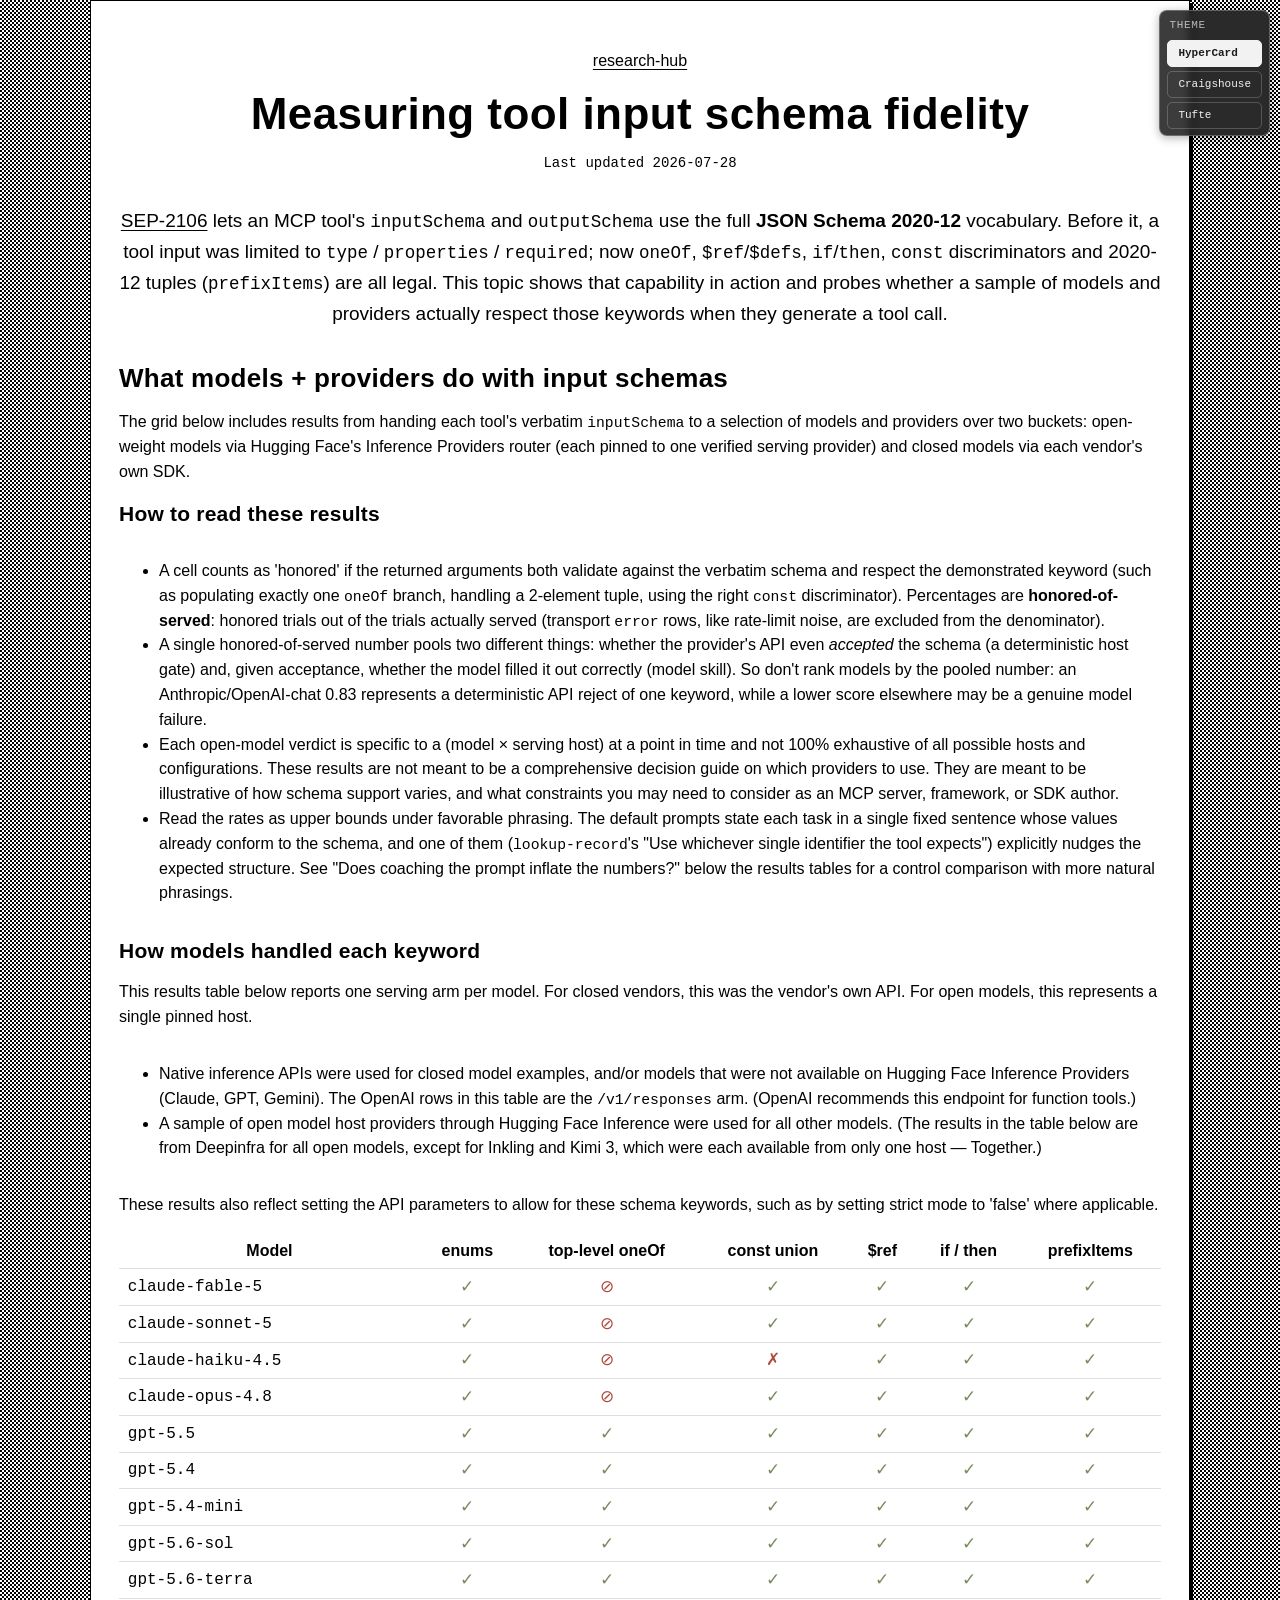
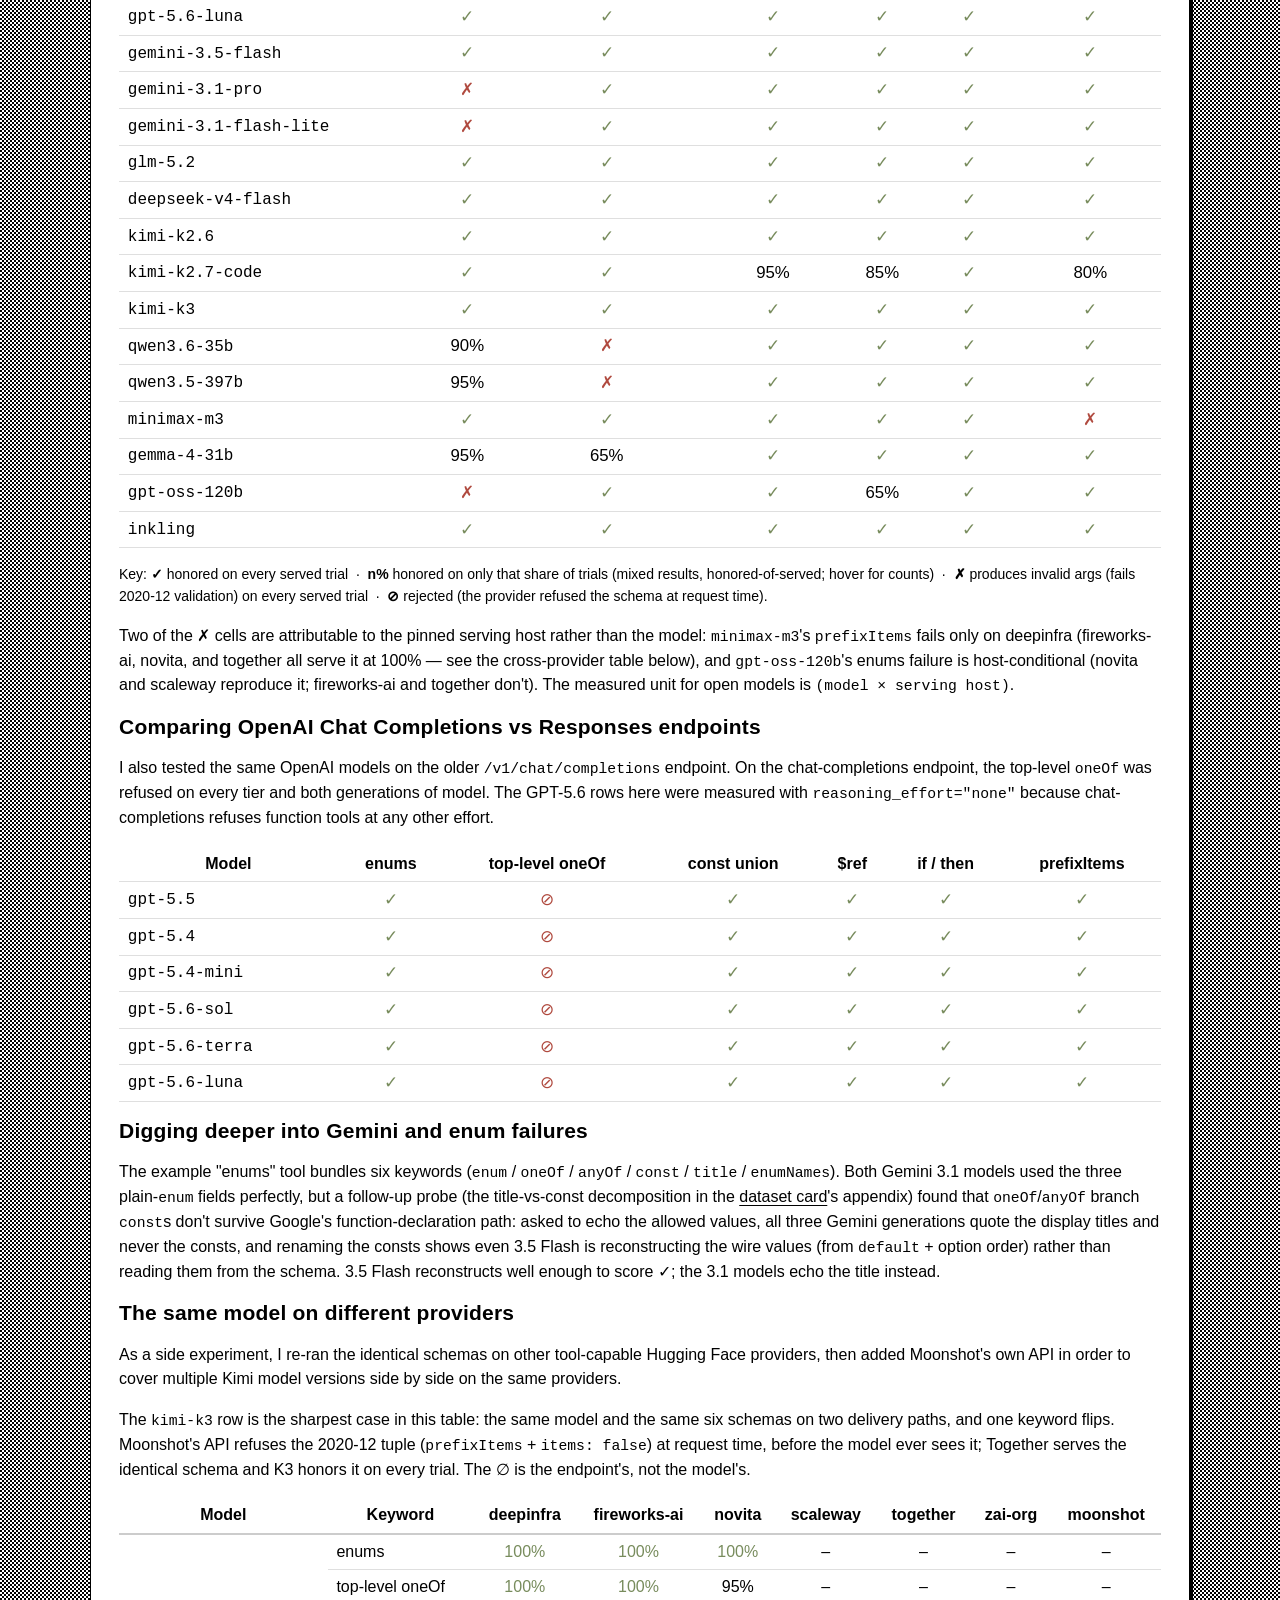
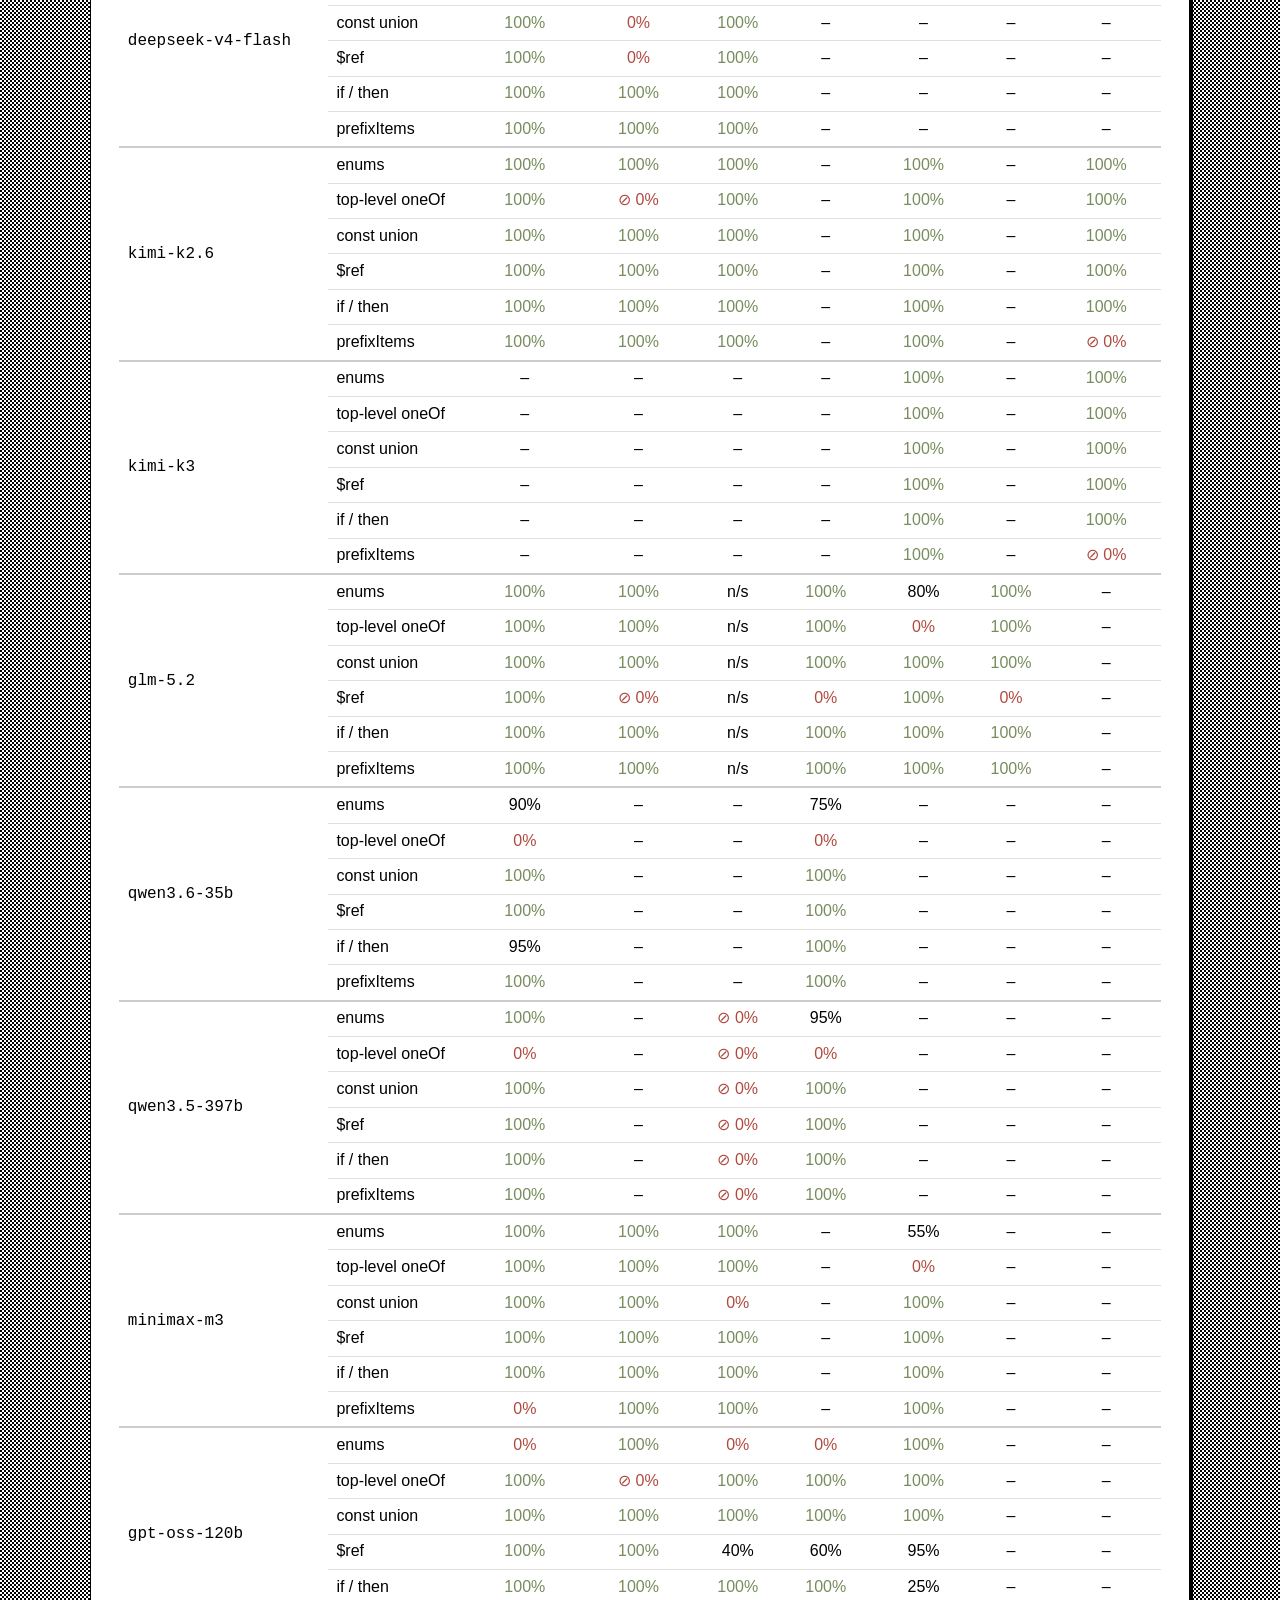
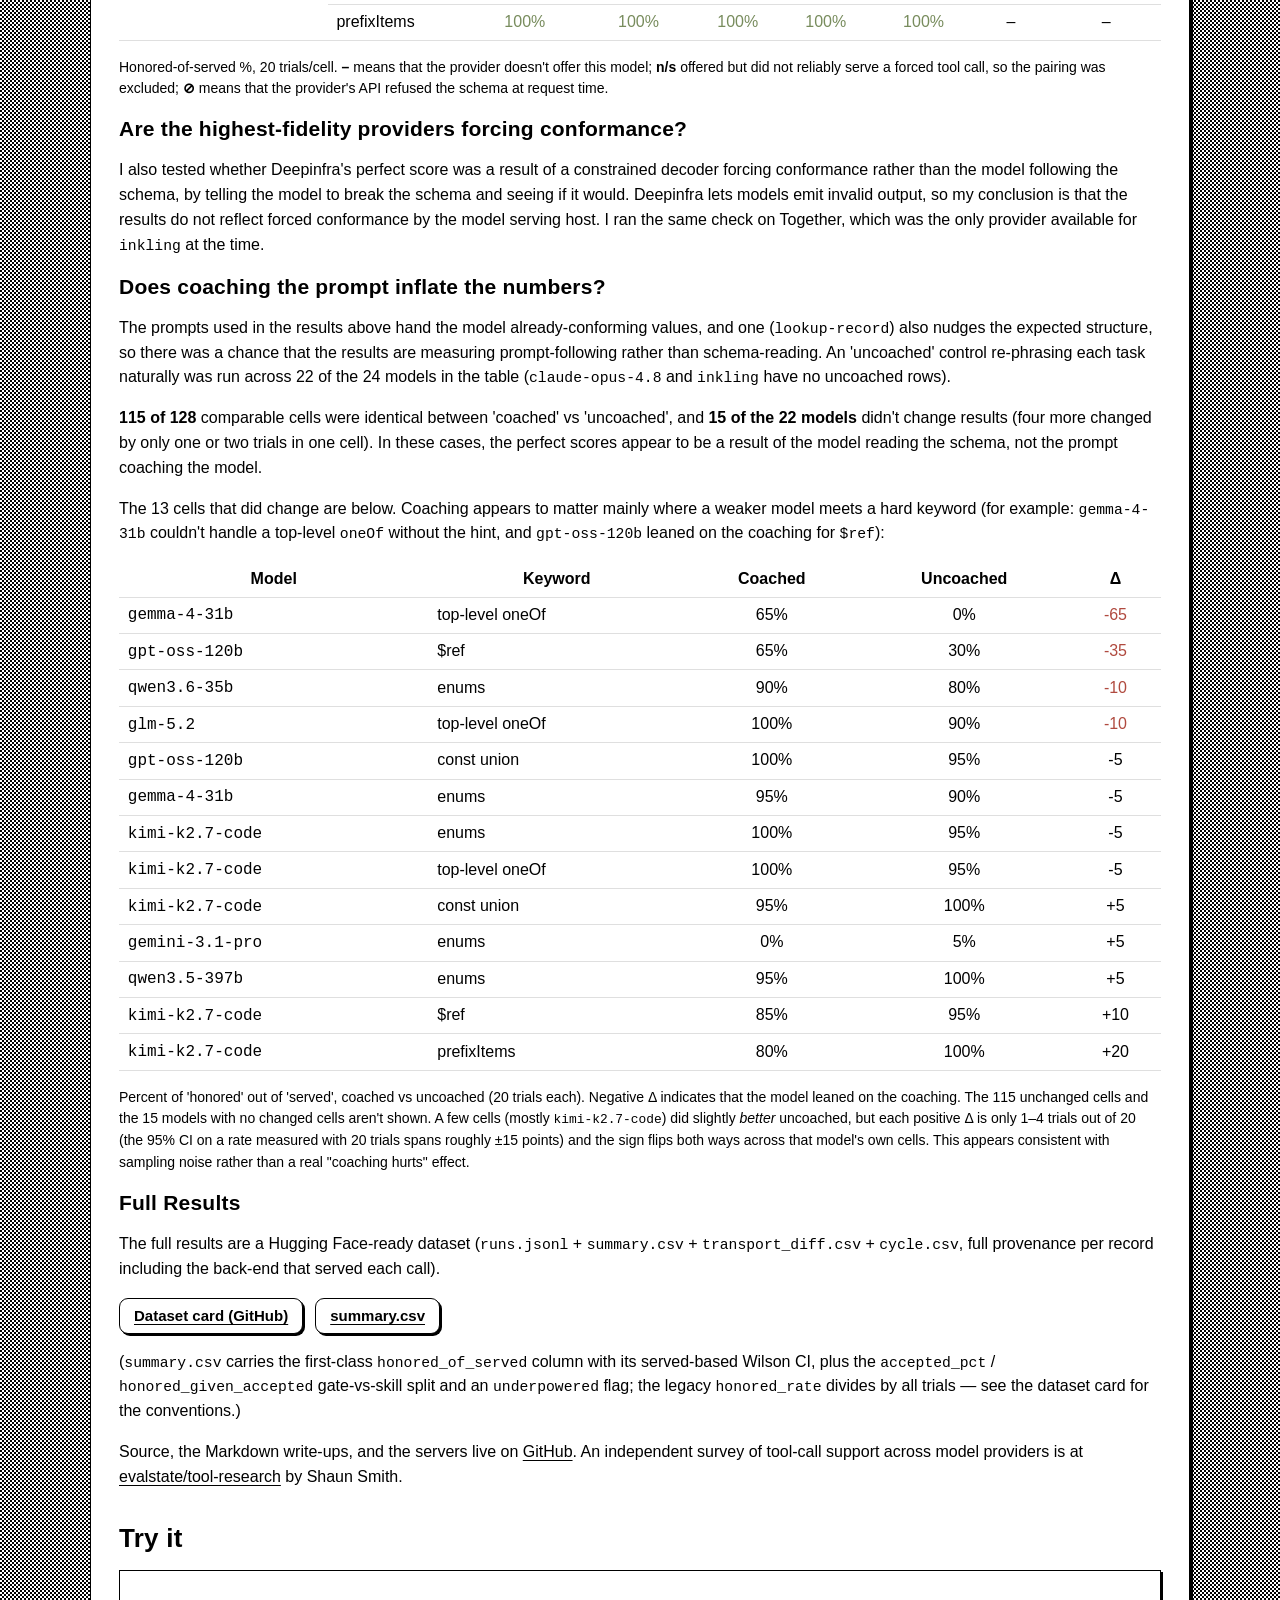
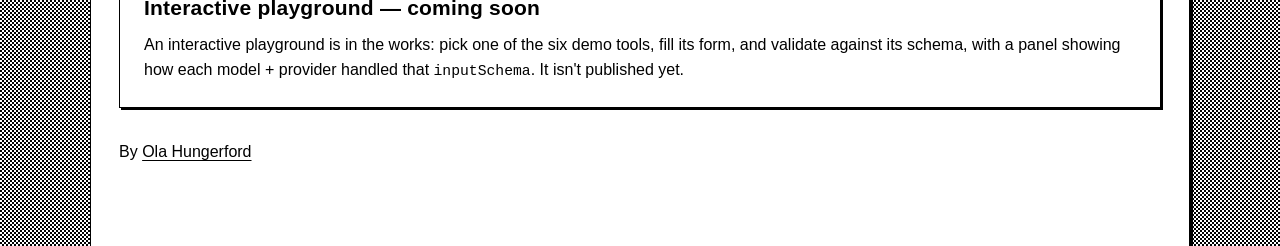
==== mcp/tool-schemas/index.html @ f707f5d3 "prod: promote curated content (2026-07-28 16:29)" ====
<!doctype html>
<html lang="en">
  <head>
    <meta charset="utf-8">
    <meta name="viewport" content="width=device-width, initial-scale=1">
    <title>Tool schemas — full JSON Schema 2020-12 in MCP tool inputs</title>
    <link rel="stylesheet" href="../../assets/styles.css">
    <link rel="stylesheet" href="../../assets/themes.css">
    <style>
      /* At-a-glance results grid (static snapshot; the glyph carries the verdict so
         it reads under the 1-bit theme too, colour is a secondary cue). */
      .results-grid-wrap { overflow-x: auto; }
      .results-grid { border-collapse: collapse; font-size: var(--text-base); width: 100%; }
      /* Model names etc. stay at full cell size — the global code { 0.92em } shrink
         lands too small under the denser themes (craigshouse maps --text-base to 14px). */
      .results-grid code { font-size: 1em; }
      .results-grid th, .results-grid td { padding: 0.3rem 0.55rem; text-align: center; border-bottom: 1px solid var(--border-soft, rgba(128,128,128,.25)); }
      .results-grid thead th { font-weight: 600; white-space: nowrap; vertical-align: bottom; }
      .results-grid tbody td:first-child { text-align: left; white-space: nowrap; }
      .results-grid .pg-cell { font-weight: 400; font-size: 1.05em; }
      .results-grid .is-honored { color: var(--success, #2e7d32); }
      .results-grid .is-invalid, .results-grid .is-rejected { color: var(--danger, #c62828); }
      .results-grid .is-dropped { color: var(--text-soft, #888); }
      .results-legend { font-size: var(--text-sm); color: var(--text-soft, #888); }
      /* Cross-host drill-down: reuses .results-grid; percentages (not glyphs), the
         Model + Keyword columns left-aligned, a rule between model groups. */
      .crosshost-grid .ch-cell { font-weight: 400; white-space: nowrap; }
      .crosshost-grid .ch-label { text-align: left; white-space: nowrap; }
      .crosshost-grid .ch-na, .crosshost-grid .ch-ns { color: var(--text-soft, #888); }
      .crosshost-grid .ch-modeltop td { border-top: 2px solid var(--border-soft, rgba(128,128,128,.4)); }
      /* Tufte theme: ink discipline — honored ✓ is the quiet default (faint warm
         gray), a request-time ⊘ is a deterministic API gate (mid gray), and dark
         red is reserved for the one true model failure, invalid args ✗. Mirrors
         the gate-vs-skill split; same page-scoped pattern as the playground's
         hypercard verdict override. */
      body.theme-tufte .results-grid .is-honored { color: #b9b4a6; }
      body.theme-tufte .results-grid .is-rejected { color: #6b675f; }
      body.theme-tufte .results-grid .is-invalid { color: var(--danger); }
    </style>
  </head>
  <body class="theme-hypercard">
    <script>
      /* Pre-paint: apply the session-stored theme before first paint so a page
         whose default theme differs from the stored choice doesn't flash. The
         deferred theme-switcher.js below still builds the control. */
      try {
        var t = sessionStorage.getItem('research-hub-theme');
        if (t && /^(hypercard|craigshouse|tufte)$/.test(t)) {
          document.body.className =
            document.body.className.replace(/\btheme-\w+\b/g, '').trim();
          document.body.classList.add('theme-' + t);
        }
      } catch (e) {}
    </script>
    <main class="page stack" data-gap="lg">

      <header class="stack" data-gap="sm">
        <p class="muted"><a href="../../index.html">research-hub</a></p>
        <h1>Measuring tool input schema fidelity</h1>
        <p class="caption">Last updated <time datetime="2026-07-28">2026-07-28</time></p>
      </header>

      <p class="lede"><a href="https://github.com/modelcontextprotocol/modelcontextprotocol/blob/main/seps/2106-json-schema-2020-12.md">SEP-2106</a>
        lets an MCP tool's <code>inputSchema</code> and <code>outputSchema</code> use the full <strong>JSON Schema
        2020-12</strong> vocabulary. Before it, a tool input was limited to
        <code>type</code> / <code>properties</code> / <code>required</code>; now
        <code>oneOf</code>, <code>$ref</code>/<code>$defs</code>,
        <code>if</code>/<code>then</code>, <code>const</code> discriminators and
        2020-12 tuples (<code>prefixItems</code>) are all legal. This topic shows
        that capability in action and probes whether a sample of models and providers
        actually respect those keywords when they generate a tool call.</p>

      <section class="section stack" data-gap="md">
        <div class="section-head"><h2>What models + providers do with input schemas</h2></div>
        <p>The grid below includes results from handing each tool's verbatim <code>inputSchema</code>
          to a selection of models and providers over two buckets: open-weight models via
          Hugging Face's Inference Providers router (each pinned to one
          verified serving provider) and closed models via each vendor's own SDK.</p>

        <h3>How to read these results</h3>
        <ul>
          <li>A cell counts as 'honored' if the returned arguments both validate against the verbatim schema and respect the demonstrated keyword (such as populating exactly one <code>oneOf</code> branch, handling a 2-element tuple, using the right <code>const</code> discriminator). Percentages are <strong>honored-of-served</strong>: honored trials out of the trials actually served (transport <code>error</code> rows, like rate-limit noise, are excluded from the denominator).</li>
          <li>A single honored-of-served number pools two different things: whether the provider's API even <em>accepted</em> the schema (a deterministic host gate) and, given acceptance, whether the model filled it out correctly (model skill). So don't rank models by the pooled number: an Anthropic/OpenAI-chat 0.83 represents a deterministic API reject of one keyword, while a lower score elsewhere may be a genuine model failure.</li>
          <li>Each open-model verdict is specific to a (model × serving host) at a point in time and not 100% exhaustive of all possible hosts and configurations. These results are not meant to be a comprehensive decision guide on which providers to use. They are meant to be illustrative of how schema support varies, and what constraints you may need to consider as an MCP server, framework, or SDK author.</li>
          <li>Read the rates as upper bounds under favorable phrasing. The default prompts state each task in a single fixed sentence whose values already conform to the schema, and one of them (<code>lookup-record</code>'s "Use whichever single identifier the tool expects") explicitly nudges the expected structure. See "Does coaching the prompt inflate the numbers?" below the results tables for a control comparison with more natural phrasings.</li>
        </ul>

        <h3>How models handled each keyword</h3>
        <p>This results table below reports one serving arm per model. For closed vendors, this was the vendor's own API. For open models, this represents a single pinned host.</p>
        <ul>
          <li>Native inference APIs were used for closed model examples, and/or models that were not available on Hugging Face Inference Providers (Claude, GPT, Gemini). The OpenAI rows in this table are the <code>/v1/responses</code> arm. (OpenAI recommends this endpoint for function tools.)</li>
          <li>A sample of open model host providers through Hugging Face Inference were used for all other models. (The results in the table below are from Deepinfra for all open models, except for Inkling and Kimi 3, which were each available from only one host &mdash; Together.)</li>
        </ul>
        <p>These results also reflect setting the API parameters to allow for these schema keywords, such as by setting strict mode to 'false' where applicable.</p>
        <div class="results-grid-wrap">
          <table class="results-grid">
              <thead><tr><th>Model</th><th>enums</th><th>top-level oneOf</th><th>const union</th><th>$ref</th><th>if / then</th><th>prefixItems</th></tr></thead>
              <tbody>
                <tr><td><code>claude-fable-5</code></td><td class="pg-cell is-honored" title="honored">✓</td><td class="pg-cell is-rejected" title="rejected">⊘</td><td class="pg-cell is-honored" title="honored">✓</td><td class="pg-cell is-honored" title="honored">✓</td><td class="pg-cell is-honored" title="honored">✓</td><td class="pg-cell is-honored" title="honored">✓</td></tr>
                <tr><td><code>claude-sonnet-5</code></td><td class="pg-cell is-honored" title="honored">✓</td><td class="pg-cell is-rejected" title="rejected">⊘</td><td class="pg-cell is-honored" title="honored">✓</td><td class="pg-cell is-honored" title="honored">✓</td><td class="pg-cell is-honored" title="honored">✓</td><td class="pg-cell is-honored" title="honored">✓</td></tr>
                <tr><td><code>claude-haiku-4.5</code></td><td class="pg-cell is-honored" title="honored">✓</td><td class="pg-cell is-rejected" title="rejected">⊘</td><td class="pg-cell is-invalid" title="invalid args">✗</td><td class="pg-cell is-honored" title="honored">✓</td><td class="pg-cell is-honored" title="honored">✓</td><td class="pg-cell is-honored" title="honored">✓</td></tr>
                <tr><td><code>claude-opus-4.8</code></td><td class="pg-cell is-honored" title="honored">✓</td><td class="pg-cell is-rejected" title="rejected">⊘</td><td class="pg-cell is-honored" title="honored">✓</td><td class="pg-cell is-honored" title="honored">✓</td><td class="pg-cell is-honored" title="honored">✓</td><td class="pg-cell is-honored" title="honored">✓</td></tr>
                <tr><td><code>gpt-5.5</code></td><td class="pg-cell is-honored" title="honored">✓</td><td class="pg-cell is-honored" title="honored">✓</td><td class="pg-cell is-honored" title="honored">✓</td><td class="pg-cell is-honored" title="honored">✓</td><td class="pg-cell is-honored" title="honored">✓</td><td class="pg-cell is-honored" title="honored">✓</td></tr>
                <tr><td><code>gpt-5.4</code></td><td class="pg-cell is-honored" title="honored">✓</td><td class="pg-cell is-honored" title="honored">✓</td><td class="pg-cell is-honored" title="honored">✓</td><td class="pg-cell is-honored" title="honored">✓</td><td class="pg-cell is-honored" title="honored">✓</td><td class="pg-cell is-honored" title="honored">✓</td></tr>
                <tr><td><code>gpt-5.4-mini</code></td><td class="pg-cell is-honored" title="honored">✓</td><td class="pg-cell is-honored" title="honored">✓</td><td class="pg-cell is-honored" title="honored">✓</td><td class="pg-cell is-honored" title="honored">✓</td><td class="pg-cell is-honored" title="honored">✓</td><td class="pg-cell is-honored" title="honored">✓</td></tr>
                <tr><td><code>gpt-5.6-sol</code></td><td class="pg-cell is-honored" title="honored">✓</td><td class="pg-cell is-honored" title="honored">✓</td><td class="pg-cell is-honored" title="honored">✓</td><td class="pg-cell is-honored" title="honored">✓</td><td class="pg-cell is-honored" title="honored">✓</td><td class="pg-cell is-honored" title="honored">✓</td></tr>
                <tr><td><code>gpt-5.6-terra</code></td><td class="pg-cell is-honored" title="honored">✓</td><td class="pg-cell is-honored" title="honored">✓</td><td class="pg-cell is-honored" title="honored">✓</td><td class="pg-cell is-honored" title="honored">✓</td><td class="pg-cell is-honored" title="honored">✓</td><td class="pg-cell is-honored" title="honored">✓</td></tr>
                <tr><td><code>gpt-5.6-luna</code></td><td class="pg-cell is-honored" title="honored">✓</td><td class="pg-cell is-honored" title="honored">✓</td><td class="pg-cell is-honored" title="honored">✓</td><td class="pg-cell is-honored" title="honored">✓</td><td class="pg-cell is-honored" title="honored">✓</td><td class="pg-cell is-honored" title="honored">✓</td></tr>
                <tr><td><code>gemini-3.5-flash</code></td><td class="pg-cell is-honored" title="honored">✓</td><td class="pg-cell is-honored" title="honored">✓</td><td class="pg-cell is-honored" title="honored">✓</td><td class="pg-cell is-honored" title="honored">✓</td><td class="pg-cell is-honored" title="honored">✓</td><td class="pg-cell is-honored" title="honored">✓</td></tr>
                <tr><td><code>gemini-3.1-pro</code></td><td class="pg-cell is-invalid" title="invalid args — plain enum fields perfect; returns the title instead of the const on the oneOf/anyOf fields (see below)">✗</td><td class="pg-cell is-honored" title="honored">✓</td><td class="pg-cell is-honored" title="honored">✓</td><td class="pg-cell is-honored" title="honored">✓</td><td class="pg-cell is-honored" title="honored">✓</td><td class="pg-cell is-honored" title="honored">✓</td></tr>
                <tr><td><code>gemini-3.1-flash-lite</code></td><td class="pg-cell is-invalid" title="invalid args — plain enum fields perfect; returns the title instead of the const on the oneOf/anyOf fields (see below)">✗</td><td class="pg-cell is-honored" title="honored">✓</td><td class="pg-cell is-honored" title="honored">✓</td><td class="pg-cell is-honored" title="honored">✓</td><td class="pg-cell is-honored" title="honored">✓</td><td class="pg-cell is-honored" title="honored">✓</td></tr>
                <tr><td><code>glm-5.2</code></td><td class="pg-cell is-honored" title="honored">✓</td><td class="pg-cell is-honored" title="honored">✓</td><td class="pg-cell is-honored" title="honored">✓</td><td class="pg-cell is-honored" title="honored">✓</td><td class="pg-cell is-honored" title="honored">✓</td><td class="pg-cell is-honored" title="honored">✓</td></tr>
                <tr><td><code>deepseek-v4-flash</code></td><td class="pg-cell is-honored" title="honored">✓</td><td class="pg-cell is-honored" title="honored">✓</td><td class="pg-cell is-honored" title="honored">✓</td><td class="pg-cell is-honored" title="honored">✓</td><td class="pg-cell is-honored" title="honored">✓</td><td class="pg-cell is-honored" title="honored">✓</td></tr>
                <tr><td><code>kimi-k2.6</code></td><td class="pg-cell is-honored" title="honored">✓</td><td class="pg-cell is-honored" title="honored">✓</td><td class="pg-cell is-honored" title="honored">✓</td><td class="pg-cell is-honored" title="honored">✓</td><td class="pg-cell is-honored" title="honored">✓</td><td class="pg-cell is-honored" title="honored">✓</td></tr>
                <tr><td><code>kimi-k2.7-code</code></td><td class="pg-cell is-honored" title="honored">✓</td><td class="pg-cell is-honored" title="honored">✓</td><td class="pg-cell is-dropped" title="mixed — 19/20 honored, 1 invalid">95%</td><td class="pg-cell is-dropped" title="mixed — 17/20 honored, 3 invalid">85%</td><td class="pg-cell is-honored" title="honored">✓</td><td class="pg-cell is-dropped" title="mixed — 16/20 honored, 4 invalid">80%</td></tr>
                <tr><td><code>kimi-k3</code></td><td class="pg-cell is-honored" title="honored">✓</td><td class="pg-cell is-honored" title="honored">✓</td><td class="pg-cell is-honored" title="honored — 19/19 served (1 rate-limit error excluded)">✓</td><td class="pg-cell is-honored" title="honored">✓</td><td class="pg-cell is-honored" title="honored">✓</td><td class="pg-cell is-honored" title="honored — Together serves the 2020-12 tuple that Moonshot's own API refuses; see the cross-provider table">✓</td></tr>
                <tr><td><code>qwen3.6-35b</code></td><td class="pg-cell is-dropped" title="mixed — 18/20 honored, 2 returned no selections at all">90%</td><td class="pg-cell is-invalid" title="invalid args">✗</td><td class="pg-cell is-honored" title="honored">✓</td><td class="pg-cell is-honored" title="honored">✓</td><td class="pg-cell is-honored" title="honored">✓</td><td class="pg-cell is-honored" title="honored">✓</td></tr>
                <tr><td><code>qwen3.5-397b</code></td><td class="pg-cell is-dropped" title="mixed — 19/20 honored, 1 returned no selections at all">95%</td><td class="pg-cell is-invalid" title="invalid args">✗</td><td class="pg-cell is-honored" title="honored">✓</td><td class="pg-cell is-honored" title="honored">✓</td><td class="pg-cell is-honored" title="honored">✓</td><td class="pg-cell is-honored" title="honored">✓</td></tr>
                <tr><td><code>minimax-m3</code></td><td class="pg-cell is-honored" title="honored">✓</td><td class="pg-cell is-honored" title="honored">✓</td><td class="pg-cell is-honored" title="honored">✓</td><td class="pg-cell is-honored" title="honored">✓</td><td class="pg-cell is-honored" title="honored">✓</td><td class="pg-cell is-invalid" title="invalid args">✗</td></tr>
                <tr><td><code>gemma-4-31b</code></td><td class="pg-cell is-dropped" title="mixed — 19/20 honored, 1 returned no selections at all">95%</td><td class="pg-cell is-dropped" title="mixed — 13/20 honored, 7 invalid (and 0/20 without the coached prompt — see the coaching control below)">65%</td><td class="pg-cell is-honored" title="honored">✓</td><td class="pg-cell is-honored" title="honored">✓</td><td class="pg-cell is-honored" title="honored">✓</td><td class="pg-cell is-honored" title="honored">✓</td></tr>
                <tr><td><code>gpt-oss-120b</code></td><td class="pg-cell is-invalid" title="invalid args">✗</td><td class="pg-cell is-honored" title="honored">✓</td><td class="pg-cell is-honored" title="honored">✓</td><td class="pg-cell is-dropped" title="mixed — 13/20 honored, 7 invalid (30% without the coached prompt — see the coaching control below)">65%</td><td class="pg-cell is-honored" title="honored">✓</td><td class="pg-cell is-honored" title="honored">✓</td></tr>
                <tr><td><code>inkling</code></td><td class="pg-cell is-honored" title="honored">✓</td><td class="pg-cell is-honored" title="honored">✓</td><td class="pg-cell is-honored" title="honored">✓</td><td class="pg-cell is-honored" title="honored">✓</td><td class="pg-cell is-honored" title="honored">✓</td><td class="pg-cell is-honored" title="honored">✓</td></tr>
              </tbody>
          </table>
        </div>
        <p class="results-legend">Key: <strong>✓</strong> honored on every served trial &nbsp;·&nbsp; <strong>n%</strong> honored on only that share of trials (mixed results, honored-of-served; hover for counts) &nbsp;·&nbsp; <strong>✗</strong> produces invalid args (fails 2020-12 validation) on every served trial &nbsp;·&nbsp; <strong>⊘</strong> rejected (the provider refused the schema at request time).</p>
        <p>Two of the ✗ cells are attributable to the pinned serving host rather than the model: <code>minimax-m3</code>'s <code>prefixItems</code> fails only on deepinfra (fireworks-ai, novita, and together all serve it at 100% &mdash; see the cross-provider table below), and <code>gpt-oss-120b</code>'s enums failure is host-conditional (novita and scaleway reproduce it; fireworks-ai and together don't). The measured unit for open models is <code>(model &times; serving host)</code>.</p>

        <h3>Comparing OpenAI Chat Completions vs Responses endpoints</h3>
        <p>I also tested the same OpenAI models on the older <code>/v1/chat/completions</code> endpoint. On the chat-completions endpoint, the top-level <code>oneOf</code> was refused on every tier and both generations of model. The GPT-5.6 rows here were measured with <code>reasoning_effort="none"</code> because chat-completions refuses function tools at any other effort.</p>
        <div class="results-grid-wrap">
          <table class="results-grid">
              <thead><tr><th>Model</th><th>enums</th><th>top-level oneOf</th><th>const union</th><th>$ref</th><th>if / then</th><th>prefixItems</th></tr></thead>
              <tbody>
                <tr><td><code>gpt-5.5</code></td><td class="pg-cell is-honored" title="honored">✓</td><td class="pg-cell is-rejected" title="rejected">⊘</td><td class="pg-cell is-honored" title="honored">✓</td><td class="pg-cell is-honored" title="honored">✓</td><td class="pg-cell is-honored" title="honored">✓</td><td class="pg-cell is-honored" title="honored">✓</td></tr>
                <tr><td><code>gpt-5.4</code></td><td class="pg-cell is-honored" title="honored">✓</td><td class="pg-cell is-rejected" title="rejected">⊘</td><td class="pg-cell is-honored" title="honored">✓</td><td class="pg-cell is-honored" title="honored">✓</td><td class="pg-cell is-honored" title="honored">✓</td><td class="pg-cell is-honored" title="honored">✓</td></tr>
                <tr><td><code>gpt-5.4-mini</code></td><td class="pg-cell is-honored" title="honored">✓</td><td class="pg-cell is-rejected" title="rejected">⊘</td><td class="pg-cell is-honored" title="honored">✓</td><td class="pg-cell is-honored" title="honored">✓</td><td class="pg-cell is-honored" title="honored">✓</td><td class="pg-cell is-honored" title="honored">✓</td></tr>
                <tr><td><code>gpt-5.6-sol</code></td><td class="pg-cell is-honored" title="honored">✓</td><td class="pg-cell is-rejected" title="rejected">⊘</td><td class="pg-cell is-honored" title="honored">✓</td><td class="pg-cell is-honored" title="honored">✓</td><td class="pg-cell is-honored" title="honored">✓</td><td class="pg-cell is-honored" title="honored">✓</td></tr>
                <tr><td><code>gpt-5.6-terra</code></td><td class="pg-cell is-honored" title="honored">✓</td><td class="pg-cell is-rejected" title="rejected">⊘</td><td class="pg-cell is-honored" title="honored">✓</td><td class="pg-cell is-honored" title="honored">✓</td><td class="pg-cell is-honored" title="honored">✓</td><td class="pg-cell is-honored" title="honored">✓</td></tr>
                <tr><td><code>gpt-5.6-luna</code></td><td class="pg-cell is-honored" title="honored">✓</td><td class="pg-cell is-rejected" title="rejected">⊘</td><td class="pg-cell is-honored" title="honored">✓</td><td class="pg-cell is-honored" title="honored">✓</td><td class="pg-cell is-honored" title="honored">✓</td><td class="pg-cell is-honored" title="honored">✓</td></tr>
              </tbody>
          </table>
        </div>

        <h3>Digging deeper into Gemini and enum failures</h3>
        <p>The example "enums" tool bundles six keywords (<code>enum</code> / <code>oneOf</code> / <code>anyOf</code> / <code>const</code> / <code>title</code> / <code>enumNames</code>). Both Gemini 3.1 models used the three plain-<code>enum</code> fields perfectly, but a follow-up probe (the title-vs-const decomposition in the <a href="https://github.com/olaservo/research-hub-public/blob/main/mcp/tool-schemas/data/dataset-card.md">dataset card</a>'s appendix) found that <code>oneOf</code>/<code>anyOf</code> branch <code>const</code>s don't survive Google's function-declaration path: asked to echo the allowed values, all three Gemini generations quote the display titles and never the consts, and renaming the consts shows even 3.5 Flash is reconstructing the wire values (from <code>default</code> + option order) rather than reading them from the schema. 3.5 Flash reconstructs well enough to score ✓; the 3.1 models echo the title instead.</p>

        <h3>The same model on different providers</h3>
        <p>As a side experiment, I re-ran the identical schemas on other tool-capable Hugging Face providers, then added Moonshot's own API in order to cover multiple Kimi model versions side by side on the same providers.</p>
        <p>The <code>kimi-k3</code> row is the sharpest case in this table: the same model and the same six schemas on two delivery paths, and one keyword flips. Moonshot's API refuses the 2020-12 tuple (<code>prefixItems</code> + <code>items: false</code>) at request time, before the model ever sees it; Together serves the identical schema and K3 honors it on every trial. The &#8709; is the endpoint's, not the model's.</p>
        <div class="results-grid-wrap">
          <table class="results-grid crosshost-grid">
              <thead><tr><th>Model</th><th>Keyword</th><th>deepinfra</th><th>fireworks-ai</th><th>novita</th><th>scaleway</th><th>together</th><th>zai-org</th><th>moonshot</th></tr></thead>
              <tbody>
                <tr class="ch-modeltop"><td class="ch-label" rowspan="6"><code>deepseek-v4-flash</code></td><td class="ch-label">enums</td><td class="ch-cell is-honored">100%</td><td class="ch-cell is-honored">100%</td><td class="ch-cell is-honored">100%</td><td class="ch-cell ch-na" title="not offered by this provider">–</td><td class="ch-cell ch-na" title="not offered by this provider">–</td><td class="ch-cell ch-na" title="not offered by this provider">–</td><td class="ch-cell ch-na" title="not offered by this provider">–</td></tr>
                <tr><td class="ch-label">top-level oneOf</td><td class="ch-cell is-honored">100%</td><td class="ch-cell is-honored">100%</td><td class="ch-cell is-dropped">95%</td><td class="ch-cell ch-na" title="not offered by this provider">–</td><td class="ch-cell ch-na" title="not offered by this provider">–</td><td class="ch-cell ch-na" title="not offered by this provider">–</td><td class="ch-cell ch-na" title="not offered by this provider">–</td></tr>
                <tr><td class="ch-label">const union</td><td class="ch-cell is-honored">100%</td><td class="ch-cell is-invalid">0%</td><td class="ch-cell is-honored">100%</td><td class="ch-cell ch-na" title="not offered by this provider">–</td><td class="ch-cell ch-na" title="not offered by this provider">–</td><td class="ch-cell ch-na" title="not offered by this provider">–</td><td class="ch-cell ch-na" title="not offered by this provider">–</td></tr>
                <tr><td class="ch-label">$ref</td><td class="ch-cell is-honored">100%</td><td class="ch-cell is-invalid">0%</td><td class="ch-cell is-honored">100%</td><td class="ch-cell ch-na" title="not offered by this provider">–</td><td class="ch-cell ch-na" title="not offered by this provider">–</td><td class="ch-cell ch-na" title="not offered by this provider">–</td><td class="ch-cell ch-na" title="not offered by this provider">–</td></tr>
                <tr><td class="ch-label">if / then</td><td class="ch-cell is-honored">100%</td><td class="ch-cell is-honored">100%</td><td class="ch-cell is-honored">100%</td><td class="ch-cell ch-na" title="not offered by this provider">–</td><td class="ch-cell ch-na" title="not offered by this provider">–</td><td class="ch-cell ch-na" title="not offered by this provider">–</td><td class="ch-cell ch-na" title="not offered by this provider">–</td></tr>
                <tr><td class="ch-label">prefixItems</td><td class="ch-cell is-honored">100%</td><td class="ch-cell is-honored">100%</td><td class="ch-cell is-honored">100%</td><td class="ch-cell ch-na" title="not offered by this provider">–</td><td class="ch-cell ch-na" title="not offered by this provider">–</td><td class="ch-cell ch-na" title="not offered by this provider">–</td><td class="ch-cell ch-na" title="not offered by this provider">–</td></tr>
                <tr class="ch-modeltop"><td class="ch-label" rowspan="6"><code>kimi-k2.6</code></td><td class="ch-label">enums</td><td class="ch-cell is-honored">100%</td><td class="ch-cell is-honored">100%</td><td class="ch-cell is-honored">100%</td><td class="ch-cell ch-na" title="not offered by this provider">–</td><td class="ch-cell is-honored">100%</td><td class="ch-cell ch-na" title="not offered by this provider">–</td><td class="ch-cell is-honored">100%</td></tr>
                <tr><td class="ch-label">top-level oneOf</td><td class="ch-cell is-honored">100%</td><td class="ch-cell is-rejected" title="request-time rejected 20/20 — the API refused the top-level oneOf schema">⊘ 0%</td><td class="ch-cell is-honored">100%</td><td class="ch-cell ch-na" title="not offered by this provider">–</td><td class="ch-cell is-honored">100%</td><td class="ch-cell ch-na" title="not offered by this provider">–</td><td class="ch-cell is-honored">100%</td></tr>
                <tr><td class="ch-label">const union</td><td class="ch-cell is-honored">100%</td><td class="ch-cell is-honored">100%</td><td class="ch-cell is-honored">100%</td><td class="ch-cell ch-na" title="not offered by this provider">–</td><td class="ch-cell is-honored">100%</td><td class="ch-cell ch-na" title="not offered by this provider">–</td><td class="ch-cell is-honored">100%</td></tr>
                <tr><td class="ch-label">$ref</td><td class="ch-cell is-honored">100%</td><td class="ch-cell is-honored">100%</td><td class="ch-cell is-honored">100%</td><td class="ch-cell ch-na" title="not offered by this provider">–</td><td class="ch-cell is-honored">100%</td><td class="ch-cell ch-na" title="not offered by this provider">–</td><td class="ch-cell is-honored">100%</td></tr>
                <tr><td class="ch-label">if / then</td><td class="ch-cell is-honored">100%</td><td class="ch-cell is-honored">100%</td><td class="ch-cell is-honored">100%</td><td class="ch-cell ch-na" title="not offered by this provider">–</td><td class="ch-cell is-honored">100%</td><td class="ch-cell ch-na" title="not offered by this provider">–</td><td class="ch-cell is-honored">100%</td></tr>
                <tr><td class="ch-label">prefixItems</td><td class="ch-cell is-honored">100%</td><td class="ch-cell is-honored">100%</td><td class="ch-cell is-honored">100%</td><td class="ch-cell ch-na" title="not offered by this provider">–</td><td class="ch-cell is-honored">100%</td><td class="ch-cell ch-na" title="not offered by this provider">–</td><td class="ch-cell is-rejected" title="request-time rejected 20/20 — 'not a valid moonshot flavored json schema … items must be an object': the same endpoint gate kimi-k3 hits on Moonshot">⊘ 0%</td></tr>
                <tr class="ch-modeltop"><td class="ch-label" rowspan="6"><code>kimi-k3</code></td><td class="ch-label">enums</td><td class="ch-cell ch-na" title="not offered by this provider">–</td><td class="ch-cell ch-na" title="not offered by this provider">–</td><td class="ch-cell ch-na" title="not offered by this provider">–</td><td class="ch-cell ch-na" title="not offered by this provider">–</td><td class="ch-cell is-honored">100%</td><td class="ch-cell ch-na" title="not offered by this provider">–</td><td class="ch-cell is-honored">100%</td></tr>
                <tr><td class="ch-label">top-level oneOf</td><td class="ch-cell ch-na" title="not offered by this provider">–</td><td class="ch-cell ch-na" title="not offered by this provider">–</td><td class="ch-cell ch-na" title="not offered by this provider">–</td><td class="ch-cell ch-na" title="not offered by this provider">–</td><td class="ch-cell is-honored">100%</td><td class="ch-cell ch-na" title="not offered by this provider">–</td><td class="ch-cell is-honored">100%</td></tr>
                <tr><td class="ch-label">const union</td><td class="ch-cell ch-na" title="not offered by this provider">–</td><td class="ch-cell ch-na" title="not offered by this provider">–</td><td class="ch-cell ch-na" title="not offered by this provider">–</td><td class="ch-cell ch-na" title="not offered by this provider">–</td><td class="ch-cell is-honored" title="19/19 served — 1 rate-limit error excluded">100%</td><td class="ch-cell ch-na" title="not offered by this provider">–</td><td class="ch-cell is-honored">100%</td></tr>
                <tr><td class="ch-label">$ref</td><td class="ch-cell ch-na" title="not offered by this provider">–</td><td class="ch-cell ch-na" title="not offered by this provider">–</td><td class="ch-cell ch-na" title="not offered by this provider">–</td><td class="ch-cell ch-na" title="not offered by this provider">–</td><td class="ch-cell is-honored">100%</td><td class="ch-cell ch-na" title="not offered by this provider">–</td><td class="ch-cell is-honored">100%</td></tr>
                <tr><td class="ch-label">if / then</td><td class="ch-cell ch-na" title="not offered by this provider">–</td><td class="ch-cell ch-na" title="not offered by this provider">–</td><td class="ch-cell ch-na" title="not offered by this provider">–</td><td class="ch-cell ch-na" title="not offered by this provider">–</td><td class="ch-cell is-honored">100%</td><td class="ch-cell ch-na" title="not offered by this provider">–</td><td class="ch-cell is-honored">100%</td></tr>
                <tr><td class="ch-label">prefixItems</td><td class="ch-cell ch-na" title="not offered by this provider">–</td><td class="ch-cell ch-na" title="not offered by this provider">–</td><td class="ch-cell ch-na" title="not offered by this provider">–</td><td class="ch-cell ch-na" title="not offered by this provider">–</td><td class="ch-cell is-honored">100%</td><td class="ch-cell ch-na" title="not offered by this provider">–</td><td class="ch-cell is-rejected" title="request-time rejected 20/20 — 'not a valid moonshot flavored json schema … items must be an object' (the 2020-12 tuple form prefixItems + items:false)">⊘ 0%</td></tr>
                <tr class="ch-modeltop"><td class="ch-label" rowspan="6"><code>glm-5.2</code></td><td class="ch-label">enums</td><td class="ch-cell is-honored">100%</td><td class="ch-cell is-honored">100%</td><td class="ch-cell ch-ns" title="offered but did not reliably serve a forced tool call (excluded — see legend)">n/s</td><td class="ch-cell is-honored">100%</td><td class="ch-cell is-dropped">80%</td><td class="ch-cell is-honored">100%</td><td class="ch-cell ch-na" title="not offered by this provider">–</td></tr>
                <tr><td class="ch-label">top-level oneOf</td><td class="ch-cell is-honored">100%</td><td class="ch-cell is-honored">100%</td><td class="ch-cell ch-ns" title="offered but did not reliably serve a forced tool call (excluded — see legend)">n/s</td><td class="ch-cell is-honored">100%</td><td class="ch-cell is-invalid">0%</td><td class="ch-cell is-honored">100%</td><td class="ch-cell ch-na" title="not offered by this provider">–</td></tr>
                <tr><td class="ch-label">const union</td><td class="ch-cell is-honored">100%</td><td class="ch-cell is-honored">100%</td><td class="ch-cell ch-ns" title="offered but did not reliably serve a forced tool call (excluded — see legend)">n/s</td><td class="ch-cell is-honored">100%</td><td class="ch-cell is-honored">100%</td><td class="ch-cell is-honored">100%</td><td class="ch-cell ch-na" title="not offered by this provider">–</td></tr>
                <tr><td class="ch-label">$ref</td><td class="ch-cell is-honored">100%</td><td class="ch-cell is-rejected" title="request-time rejected 20/20 — the API refused the $ref/$defs schema">⊘ 0%</td><td class="ch-cell ch-ns" title="offered but did not reliably serve a forced tool call (excluded — see legend)">n/s</td><td class="ch-cell is-invalid" title="served, but invalid args 20/20 — the same cell fireworks-ai rejects at request time and zai-org serves-then-fails">0%</td><td class="ch-cell is-honored">100%</td><td class="ch-cell is-invalid">0%</td><td class="ch-cell ch-na" title="not offered by this provider">–</td></tr>
                <tr><td class="ch-label">if / then</td><td class="ch-cell is-honored">100%</td><td class="ch-cell is-honored">100%</td><td class="ch-cell ch-ns" title="offered but did not reliably serve a forced tool call (excluded — see legend)">n/s</td><td class="ch-cell is-honored">100%</td><td class="ch-cell is-honored">100%</td><td class="ch-cell is-honored">100%</td><td class="ch-cell ch-na" title="not offered by this provider">–</td></tr>
                <tr><td class="ch-label">prefixItems</td><td class="ch-cell is-honored">100%</td><td class="ch-cell is-honored">100%</td><td class="ch-cell ch-ns" title="offered but did not reliably serve a forced tool call (excluded — see legend)">n/s</td><td class="ch-cell is-honored">100%</td><td class="ch-cell is-honored">100%</td><td class="ch-cell is-honored">100%</td><td class="ch-cell ch-na" title="not offered by this provider">–</td></tr>
                <tr class="ch-modeltop"><td class="ch-label" rowspan="6"><code>qwen3.6-35b</code></td><td class="ch-label">enums</td><td class="ch-cell is-dropped">90%</td><td class="ch-cell ch-na" title="not offered by this provider">–</td><td class="ch-cell ch-na" title="not offered by this provider">–</td><td class="ch-cell is-dropped">75%</td><td class="ch-cell ch-na" title="not offered by this provider">–</td><td class="ch-cell ch-na" title="not offered by this provider">–</td><td class="ch-cell ch-na" title="not offered by this provider">–</td></tr>
                <tr><td class="ch-label">top-level oneOf</td><td class="ch-cell is-invalid" title="invalid args 20/20 — the main grid's ✗">0%</td><td class="ch-cell ch-na" title="not offered by this provider">–</td><td class="ch-cell ch-na" title="not offered by this provider">–</td><td class="ch-cell is-invalid" title="invalid args 20/20 — the failure follows the model">0%</td><td class="ch-cell ch-na" title="not offered by this provider">–</td><td class="ch-cell ch-na" title="not offered by this provider">–</td><td class="ch-cell ch-na" title="not offered by this provider">–</td></tr>
                <tr><td class="ch-label">const union</td><td class="ch-cell is-honored">100%</td><td class="ch-cell ch-na" title="not offered by this provider">–</td><td class="ch-cell ch-na" title="not offered by this provider">–</td><td class="ch-cell is-honored">100%</td><td class="ch-cell ch-na" title="not offered by this provider">–</td><td class="ch-cell ch-na" title="not offered by this provider">–</td><td class="ch-cell ch-na" title="not offered by this provider">–</td></tr>
                <tr><td class="ch-label">$ref</td><td class="ch-cell is-honored">100%</td><td class="ch-cell ch-na" title="not offered by this provider">–</td><td class="ch-cell ch-na" title="not offered by this provider">–</td><td class="ch-cell is-honored">100%</td><td class="ch-cell ch-na" title="not offered by this provider">–</td><td class="ch-cell ch-na" title="not offered by this provider">–</td><td class="ch-cell ch-na" title="not offered by this provider">–</td></tr>
                <tr><td class="ch-label">if / then</td><td class="ch-cell is-dropped">95%</td><td class="ch-cell ch-na" title="not offered by this provider">–</td><td class="ch-cell ch-na" title="not offered by this provider">–</td><td class="ch-cell is-honored">100%</td><td class="ch-cell ch-na" title="not offered by this provider">–</td><td class="ch-cell ch-na" title="not offered by this provider">–</td><td class="ch-cell ch-na" title="not offered by this provider">–</td></tr>
                <tr><td class="ch-label">prefixItems</td><td class="ch-cell is-honored">100%</td><td class="ch-cell ch-na" title="not offered by this provider">–</td><td class="ch-cell ch-na" title="not offered by this provider">–</td><td class="ch-cell is-honored">100%</td><td class="ch-cell ch-na" title="not offered by this provider">–</td><td class="ch-cell ch-na" title="not offered by this provider">–</td><td class="ch-cell ch-na" title="not offered by this provider">–</td></tr>
                <tr class="ch-modeltop"><td class="ch-label" rowspan="6"><code>qwen3.5-397b</code></td><td class="ch-label">enums</td><td class="ch-cell is-honored">100%</td><td class="ch-cell ch-na" title="not offered by this provider">–</td><td class="ch-cell is-rejected" title="request-time rejected 20/20 with an opaque 'invalid request error' — novita refuses all six schemas for this model (a blanket gate, not a keyword verdict)">⊘ 0%</td><td class="ch-cell is-dropped">95%</td><td class="ch-cell ch-na" title="not offered by this provider">–</td><td class="ch-cell ch-na" title="not offered by this provider">–</td><td class="ch-cell ch-na" title="not offered by this provider">–</td></tr>
                <tr><td class="ch-label">top-level oneOf</td><td class="ch-cell is-invalid" title="invalid args on every served trial — cross-host re-run 17/17 (3 errors); the main grid's ✗ cell is 16/16 served (4 errors)">0%</td><td class="ch-cell ch-na" title="not offered by this provider">–</td><td class="ch-cell is-rejected" title="request-time rejected 20/20 (the blanket novita gate)">⊘ 0%</td><td class="ch-cell is-invalid" title="invalid args 16/16 served — the failure follows the model">0%</td><td class="ch-cell ch-na" title="not offered by this provider">–</td><td class="ch-cell ch-na" title="not offered by this provider">–</td><td class="ch-cell ch-na" title="not offered by this provider">–</td></tr>
                <tr><td class="ch-label">const union</td><td class="ch-cell is-honored">100%</td><td class="ch-cell ch-na" title="not offered by this provider">–</td><td class="ch-cell is-rejected" title="request-time rejected 20/20 (the blanket novita gate)">⊘ 0%</td><td class="ch-cell is-honored">100%</td><td class="ch-cell ch-na" title="not offered by this provider">–</td><td class="ch-cell ch-na" title="not offered by this provider">–</td><td class="ch-cell ch-na" title="not offered by this provider">–</td></tr>
                <tr><td class="ch-label">$ref</td><td class="ch-cell is-honored">100%</td><td class="ch-cell ch-na" title="not offered by this provider">–</td><td class="ch-cell is-rejected" title="request-time rejected 20/20 (the blanket novita gate)">⊘ 0%</td><td class="ch-cell is-honored">100%</td><td class="ch-cell ch-na" title="not offered by this provider">–</td><td class="ch-cell ch-na" title="not offered by this provider">–</td><td class="ch-cell ch-na" title="not offered by this provider">–</td></tr>
                <tr><td class="ch-label">if / then</td><td class="ch-cell is-honored">100%</td><td class="ch-cell ch-na" title="not offered by this provider">–</td><td class="ch-cell is-rejected" title="request-time rejected 20/20 (the blanket novita gate)">⊘ 0%</td><td class="ch-cell is-honored">100%</td><td class="ch-cell ch-na" title="not offered by this provider">–</td><td class="ch-cell ch-na" title="not offered by this provider">–</td><td class="ch-cell ch-na" title="not offered by this provider">–</td></tr>
                <tr><td class="ch-label">prefixItems</td><td class="ch-cell is-honored">100%</td><td class="ch-cell ch-na" title="not offered by this provider">–</td><td class="ch-cell is-rejected" title="request-time rejected 20/20 (the blanket novita gate)">⊘ 0%</td><td class="ch-cell is-honored">100%</td><td class="ch-cell ch-na" title="not offered by this provider">–</td><td class="ch-cell ch-na" title="not offered by this provider">–</td><td class="ch-cell ch-na" title="not offered by this provider">–</td></tr>
                <tr class="ch-modeltop"><td class="ch-label" rowspan="6"><code>minimax-m3</code></td><td class="ch-label">enums</td><td class="ch-cell is-honored">100%</td><td class="ch-cell is-honored">100%</td><td class="ch-cell is-honored">100%</td><td class="ch-cell ch-na" title="not offered by this provider">–</td><td class="ch-cell is-dropped" title="11/20 honored, 9 dropped a required field">55%</td><td class="ch-cell ch-na" title="not offered by this provider">–</td><td class="ch-cell ch-na" title="not offered by this provider">–</td></tr>
                <tr><td class="ch-label">top-level oneOf</td><td class="ch-cell is-honored">100%</td><td class="ch-cell is-honored">100%</td><td class="ch-cell is-honored">100%</td><td class="ch-cell ch-na" title="not offered by this provider">–</td><td class="ch-cell is-invalid" title="invalid args 19/19 served">0%</td><td class="ch-cell ch-na" title="not offered by this provider">–</td><td class="ch-cell ch-na" title="not offered by this provider">–</td></tr>
                <tr><td class="ch-label">const union</td><td class="ch-cell is-honored">100%</td><td class="ch-cell is-honored">100%</td><td class="ch-cell is-invalid" title="invalid args 20/20">0%</td><td class="ch-cell ch-na" title="not offered by this provider">–</td><td class="ch-cell is-honored">100%</td><td class="ch-cell ch-na" title="not offered by this provider">–</td><td class="ch-cell ch-na" title="not offered by this provider">–</td></tr>
                <tr><td class="ch-label">$ref</td><td class="ch-cell is-honored">100%</td><td class="ch-cell is-honored">100%</td><td class="ch-cell is-honored">100%</td><td class="ch-cell ch-na" title="not offered by this provider">–</td><td class="ch-cell is-honored">100%</td><td class="ch-cell ch-na" title="not offered by this provider">–</td><td class="ch-cell ch-na" title="not offered by this provider">–</td></tr>
                <tr><td class="ch-label">if / then</td><td class="ch-cell is-honored">100%</td><td class="ch-cell is-honored">100%</td><td class="ch-cell is-honored">100%</td><td class="ch-cell ch-na" title="not offered by this provider">–</td><td class="ch-cell is-honored">100%</td><td class="ch-cell ch-na" title="not offered by this provider">–</td><td class="ch-cell ch-na" title="not offered by this provider">–</td></tr>
                <tr><td class="ch-label">prefixItems</td><td class="ch-cell is-invalid" title="invalid args 20/20 — the main grid's ✗; deepinfra is the only host where the tuple fails">0%</td><td class="ch-cell is-honored">100%</td><td class="ch-cell is-honored">100%</td><td class="ch-cell ch-na" title="not offered by this provider">–</td><td class="ch-cell is-honored">100%</td><td class="ch-cell ch-na" title="not offered by this provider">–</td><td class="ch-cell ch-na" title="not offered by this provider">–</td></tr>
                <tr class="ch-modeltop"><td class="ch-label" rowspan="6"><code>gpt-oss-120b</code></td><td class="ch-label">enums</td><td class="ch-cell is-invalid" title="invalid args 20/20 — the title-for-const swap behind the main grid's ✗">0%</td><td class="ch-cell is-honored">100%</td><td class="ch-cell is-invalid" title="invalid args 17/17 served — the same title-for-const swap">0%</td><td class="ch-cell is-invalid" title="invalid args 15/15 served — the same title-for-const swap">0%</td><td class="ch-cell is-honored">100%</td><td class="ch-cell ch-na" title="not offered by this provider">–</td><td class="ch-cell ch-na" title="not offered by this provider">–</td></tr>
                <tr><td class="ch-label">top-level oneOf</td><td class="ch-cell is-honored">100%</td><td class="ch-cell is-rejected" title="request-time rejected 20/20 — the API refused the top-level oneOf schema">⊘ 0%</td><td class="ch-cell is-honored">100%</td><td class="ch-cell is-honored">100%</td><td class="ch-cell is-honored">100%</td><td class="ch-cell ch-na" title="not offered by this provider">–</td><td class="ch-cell ch-na" title="not offered by this provider">–</td></tr>
                <tr><td class="ch-label">const union</td><td class="ch-cell is-honored">100%</td><td class="ch-cell is-honored">100%</td><td class="ch-cell is-honored">100%</td><td class="ch-cell is-honored">100%</td><td class="ch-cell is-honored">100%</td><td class="ch-cell ch-na" title="not offered by this provider">–</td><td class="ch-cell ch-na" title="not offered by this provider">–</td></tr>
                <tr><td class="ch-label">$ref</td><td class="ch-cell is-honored">100%</td><td class="ch-cell is-honored">100%</td><td class="ch-cell is-dropped">40%</td><td class="ch-cell is-dropped">60%</td><td class="ch-cell is-dropped">95%</td><td class="ch-cell ch-na" title="not offered by this provider">–</td><td class="ch-cell ch-na" title="not offered by this provider">–</td></tr>
                <tr><td class="ch-label">if / then</td><td class="ch-cell is-honored">100%</td><td class="ch-cell is-honored">100%</td><td class="ch-cell is-honored">100%</td><td class="ch-cell is-honored">100%</td><td class="ch-cell is-dropped" title="5/20 honored, 15 invalid">25%</td><td class="ch-cell ch-na" title="not offered by this provider">–</td><td class="ch-cell ch-na" title="not offered by this provider">–</td></tr>
                <tr><td class="ch-label">prefixItems</td><td class="ch-cell is-honored">100%</td><td class="ch-cell is-honored">100%</td><td class="ch-cell is-honored">100%</td><td class="ch-cell is-honored">100%</td><td class="ch-cell is-honored">100%</td><td class="ch-cell ch-na" title="not offered by this provider">–</td><td class="ch-cell ch-na" title="not offered by this provider">–</td></tr>
              </tbody>
          </table>
        </div>
        <p class="results-legend">Honored-of-served %, 20 trials/cell. <strong>–</strong> means that the provider doesn't offer this model; <strong>n/s</strong> offered but did not reliably serve a forced tool call, so the pairing was excluded; <strong>⊘</strong> means that the provider's API refused the schema at request time.</p>

        <h3>Are the highest-fidelity providers forcing conformance?</h3>
        <p>I also tested whether Deepinfra's perfect score was a result of a constrained decoder forcing conformance rather than the model following the schema, by telling the model to break the schema and seeing if it would. Deepinfra lets models emit invalid output, so my conclusion is that the results do not reflect forced conformance by the model serving host. I ran the same check on Together, which was the only provider available for <code>inkling</code> at the time.</p>

        <h3>Does coaching the prompt inflate the numbers?</h3>
        <p>The prompts used in the results above hand the model already-conforming values, and one (<code>lookup-record</code>) also nudges the expected structure, so there was a chance that the results are measuring prompt-following rather than schema-reading. An 'uncoached' control re-phrasing each task naturally was run across 22 of the 24 models in the table (<code>claude-opus-4.8</code> and <code>inkling</code> have no uncoached rows).</p>
        <p><strong>115 of 128</strong> comparable cells were identical between 'coached' vs 'uncoached', and <strong>15 of the 22 models</strong> didn't change results (four more changed by only one or two trials in one cell). In these cases, the perfect scores appear to be a result of the model reading the schema, not the prompt coaching the model.</p>
        <p>The 13 cells that did change are below. Coaching appears to matter mainly where a weaker model meets a hard keyword (for example: <code>gemma-4-31b</code> couldn't handle a top-level <code>oneOf</code> without the hint, and <code>gpt-oss-120b</code> leaned on the coaching for <code>$ref</code>):</p>
        <div class="results-grid-wrap">
          <table class="results-grid crosshost-grid">
              <thead><tr><th>Model</th><th>Keyword</th><th>Coached</th><th>Uncoached</th><th>&Delta;</th></tr></thead>
              <tbody>
                <tr><td class="ch-label"><code>gemma-4-31b</code></td><td class="ch-label">top-level oneOf</td><td class="ch-cell">65%</td><td class="ch-cell">0%</td><td class="ch-cell is-invalid">-65</td></tr>
                <tr><td class="ch-label"><code>gpt-oss-120b</code></td><td class="ch-label">$ref</td><td class="ch-cell">65%</td><td class="ch-cell">30%</td><td class="ch-cell is-invalid">-35</td></tr>
                <tr><td class="ch-label"><code>qwen3.6-35b</code></td><td class="ch-label">enums</td><td class="ch-cell">90%</td><td class="ch-cell">80%</td><td class="ch-cell is-invalid">-10</td></tr>
                <tr><td class="ch-label"><code>glm-5.2</code></td><td class="ch-label">top-level oneOf</td><td class="ch-cell">100%</td><td class="ch-cell">90%</td><td class="ch-cell is-invalid">-10</td></tr>
                <tr><td class="ch-label"><code>gpt-oss-120b</code></td><td class="ch-label">const union</td><td class="ch-cell">100%</td><td class="ch-cell">95%</td><td class="ch-cell is-dropped">-5</td></tr>
                <tr><td class="ch-label"><code>gemma-4-31b</code></td><td class="ch-label">enums</td><td class="ch-cell">95%</td><td class="ch-cell">90%</td><td class="ch-cell is-dropped">-5</td></tr>
                <tr><td class="ch-label"><code>kimi-k2.7-code</code></td><td class="ch-label">enums</td><td class="ch-cell">100%</td><td class="ch-cell">95%</td><td class="ch-cell is-dropped">-5</td></tr>
                <tr><td class="ch-label"><code>kimi-k2.7-code</code></td><td class="ch-label">top-level oneOf</td><td class="ch-cell">100%</td><td class="ch-cell">95%</td><td class="ch-cell is-dropped">-5</td></tr>
                <tr><td class="ch-label"><code>kimi-k2.7-code</code></td><td class="ch-label">const union</td><td class="ch-cell">95%</td><td class="ch-cell">100%</td><td class="ch-cell ch-na">+5</td></tr>
                <tr><td class="ch-label"><code>gemini-3.1-pro</code></td><td class="ch-label">enums</td><td class="ch-cell">0%</td><td class="ch-cell">5%</td><td class="ch-cell ch-na">+5</td></tr>
                <tr><td class="ch-label"><code>qwen3.5-397b</code></td><td class="ch-label">enums</td><td class="ch-cell">95%</td><td class="ch-cell">100%</td><td class="ch-cell ch-na">+5</td></tr>
                <tr><td class="ch-label"><code>kimi-k2.7-code</code></td><td class="ch-label">$ref</td><td class="ch-cell">85%</td><td class="ch-cell">95%</td><td class="ch-cell ch-na">+10</td></tr>
                <tr><td class="ch-label"><code>kimi-k2.7-code</code></td><td class="ch-label">prefixItems</td><td class="ch-cell">80%</td><td class="ch-cell">100%</td><td class="ch-cell ch-na">+20</td></tr>
              </tbody>
          </table>
        </div>
        <p class="results-legend">Percent of 'honored' out of 'served', coached vs uncoached (20 trials each). Negative &Delta; indicates that the model leaned on the coaching. The 115 unchanged cells and the 15 models with no changed cells aren't shown. A few cells (mostly <code>kimi-k2.7-code</code>) did slightly <em>better</em> uncoached, but each positive &Delta; is only 1&ndash;4 trials out of 20 (the 95% CI on a rate measured with 20 trials spans roughly &plusmn;15 points) and the sign flips both ways across that model's own cells. This appears consistent with sampling noise rather than a real "coaching hurts" effect.</p>

        <h3>Full Results</h3>

        <p class="muted">The full results are a Hugging Face-ready dataset
          (<code>runs.jsonl</code> + <code>summary.csv</code> + <code>transport_diff.csv</code> + <code>cycle.csv</code>,
          full provenance per record including the back-end that served each call).</p>
        <div class="cluster" data-gap="xs">
          <a class="button" href="https://github.com/olaservo/research-hub-public/blob/main/mcp/tool-schemas/data/dataset-card.md">Dataset card (GitHub)</a>
          <a class="button" href="https://github.com/olaservo/research-hub-public/blob/main/mcp/tool-schemas/data/summary.csv">summary.csv</a>
        </div>
        <p class="muted">(<code>summary.csv</code> carries the first-class <code>honored_of_served</code> column with its served-based Wilson CI, plus the <code>accepted_pct</code> / <code>honored_given_accepted</code> gate-vs-skill split and an <code>underpowered</code> flag; the legacy <code>honored_rate</code> divides by all trials &mdash; see the dataset card for the conventions.)</p>
        <p class="muted">Source, the Markdown write-ups, and the servers live on
          <a href="https://github.com/olaservo/research-hub-public/tree/main/mcp/tool-schemas">GitHub</a>.
          An independent survey of tool-call support across model providers is at
          <a href="https://huggingface.co/spaces/evalstate/tool-research">evalstate/tool-research</a> by Shaun Smith.</p>
      </section>

      <section class="section stack" data-gap="md">
        <div class="section-head"><h2>Try it</h2></div>
        <article class="card stack" data-gap="sm">
          <div class="card-head">
            <div class="card-titles">
              <h3 class="card-title">Interactive playground — coming soon</h3>
            </div>
          </div>
          <p>An interactive playground is in the works: pick one of the six demo tools, fill its form, and
            validate against its schema, with a panel showing how each model + provider handled that
            <code>inputSchema</code>. It isn't published yet.</p>
        </article>
      </section>

      <!-- Playground published-links section — restore when the playground ships.
      <section class="section stack" data-gap="md">
        <div class="section-head"><h2>Try it</h2></div>
        <article class="card stack" data-gap="sm">
          <div class="card-head">
            <div class="card-titles">
              <h3 class="card-title">Interactive playground</h3>
            </div>
          </div>
          <p>Pick one of the six demo tools, fill its form, and validate against its schema. A model-results panel
            then shows, from the static results dataset, how that model + provider handled
            the <code>inputSchema</code>.</p>
          <div class="cluster" data-gap="xs">
            <a class="button" href="playground.html">Open playground</a>
            <a class="button" href="https://github.com/olaservo/research-hub-public/blob/main/mcp/tool-schemas/playground.md">How it works (GitHub)</a>
          </div>
        </article>
      </section>
      -->

      <p class="muted">By <a href="https://www.olahungerford.com/">Ola Hungerford</a></p>
    </main>
    <script src="../../assets/theme-switcher.js" defer></script>
  </body>
</html>
---- assets/styles.css ----
/*
  Birch HTML Design System
  Opinionated single-option stylesheet for reliable LLM-generated artifacts.

  Model:
    1. Design tokens as CSS variables.
    2. Layout primitives as classes.
    3. Semantic components as classes with data-* variants.
*/

/* ==================== 1. TOKENS ==================== */

:root {
  color-scheme: light;

  /* Palette */
  --color-ivory: #FAF9F5;
  --color-slate: #141413;
  --color-clay: #D97757;
  --color-clay-dark: #B85C3E;
  --color-oat: #E3DACC;
  --color-olive: #788C5D;
  --color-rust: #B04A3F;
  --color-sky: #6A8CAF;
  --color-white: #FFFFFF;

  --color-gray-50: #F7F5EE;
  --color-gray-100: #F0EEE6;
  --color-gray-150: #E8E4DA;
  --color-gray-200: #DED9CD;
  --color-gray-300: #D1CFC5;
  --color-gray-500: #87867F;
  --color-gray-700: #3D3D3A;
  --color-gray-800: #242421;

  /* Semantic colors */
  --bg: var(--color-white);
  --surface: var(--color-white);
  --surface-tint: var(--color-gray-100);
  --surface-warm: var(--color-gray-100);
  --text: var(--color-slate);
  --text-muted: var(--color-gray-500);
  --text-soft: var(--color-gray-700);
  --muted: var(--text-muted);
  --border-color: var(--color-gray-300);
  --accent: var(--color-clay);
  --accent-strong: var(--color-clay-dark);
  --success: var(--color-olive);
  --warning: #C78E3F;
  --danger: var(--color-rust);
  --info: var(--color-sky);

  /* Typography */
  --font-serif: ui-serif, Georgia, "Times New Roman", serif;
  --font-sans: system-ui, -apple-system, "Segoe UI", Roboto, sans-serif;
  --font-mono: ui-monospace, "SF Mono", Menlo, Consolas, monospace;

  --text-xs: 11px;
  --text-sm: 12px;
  --text-md: 14px;
  --text-base: 15px;
  --text-lg: 17px;
  --text-xl: 21px;
  --text-2xl: 26px;
  --text-3xl: 36px;
  --text-4xl: 44px;

  --leading-tight: 1.15;
  --leading-title: 1.25;
  --leading-body: 1.55;
  --leading-loose: 1.7;

  /* Spacing */
  --space-1: 4px;
  --space-2: 8px;
  --space-3: 12px;
  --space-4: 16px;
  --space-5: 24px;
  --space-6: 32px;
  --space-7: 48px;
  --space-8: 64px;
  --space-9: 96px;

  /* Shape */
  --radius-xs: 4px;
  --radius-sm: 6px;
  --radius-md: 8px;
  --radius-lg: 12px;
  --radius-xl: 20px;
  --radius-pill: 999px;

  --border: 1.5px solid var(--border-color);
  --border-thin: 1px solid var(--border-color);

  --shadow-sm: none;
  --shadow-md: none;
  --shadow-lg: none;

  /* Motion */
  --ease: cubic-bezier(0.2, 0, 0, 1);
  --ease-spring: cubic-bezier(0.34, 1.56, 0.64, 1);
  --dur-fast: 120ms;
  --dur: 180ms;
  --hover-y: 0;

  /* Page sizing */
  --page-max: 1100px;
  --page-pad: 28px;
  --page-pad-block: 48px;

  /* Legacy aliases used by source examples */
  --ivory: var(--color-ivory);
  --slate: var(--color-slate);
  --clay: var(--color-clay);
  --clay-d: var(--color-clay-dark);
  --oat: var(--color-oat);
  --olive: var(--color-olive);
  --rust: var(--color-rust);
  --sky: var(--color-sky);
  --white: var(--color-white);
  --gray-50: var(--color-gray-50);
  --gray-100: var(--color-gray-100);
  --gray-150: var(--color-gray-150);
  --gray-200: var(--color-gray-200);
  --gray-300: var(--color-gray-300);
  --gray-500: var(--color-gray-500);
  --gray-700: var(--color-gray-700);
  --gray-800: var(--color-gray-800);
  --serif: var(--font-serif);
  --sans: var(--font-sans);
  --mono: var(--font-mono);
}

/* ==================== BASE ==================== */

*,
*::before,
*::after {
  box-sizing: border-box;
}

html {
  background: var(--bg);
  color: var(--text);
  font-family: var(--font-sans);
  -webkit-text-size-adjust: 100%;
}

body {
  margin: 0;
  background: var(--bg);
  color: var(--text);
  font-family: var(--font-sans);
  font-size: var(--text-base);
  line-height: var(--leading-body);
  -webkit-font-smoothing: antialiased;
  text-rendering: optimizeLegibility;
}

img,
svg {
  max-width: 100%;
}

a {
  color: inherit;
  text-decoration-color: rgba(217, 119, 87, 0.45);
  text-underline-offset: 3px;
}

a:hover {
  color: var(--accent);
}

h1,
h2,
h3,
p {
  margin-block: 0;
}

h1,
h2,
h3 {
  font-family: var(--font-sans);
  font-weight: 600;
  letter-spacing: -0.005em;
  line-height: var(--leading-title);
}

h1 {
  font-size: clamp(32px, 5vw, var(--text-4xl));
}

h2 {
  font-size: var(--text-2xl);
}

h3 {
  font-size: var(--text-xl);
}

code,
kbd,
pre {
  font-family: var(--font-mono);
}

code {
  font-size: 0.92em;
  white-space: normal;
  word-break: normal;
}

h1 code,
h2 code,
h3 code {
  overflow-wrap: anywhere;
  word-break: break-word;
}

button,
input,
textarea,
select {
  font: inherit;
}

button {
  cursor: pointer;
}

::selection {
  background: rgba(217, 119, 87, 0.24);
}

/* ==================== 2. LAYOUT PRIMITIVES ==================== */

.page {
  width: min(100% - (var(--page-pad) * 2), var(--page-max));
  margin-inline: auto;
  padding-block: var(--page-pad-block) var(--space-9);
}

.page[data-size="narrow"] {
  --page-max: 820px;
}

.page[data-size="wide"] {
  --page-max: 1280px;
}

.page[data-size="full"] {
  --page-max: 1440px;
}

.section {
  margin-block: var(--section-gap, var(--space-5));
}

.section[data-gap="lg"] {
  --section-gap: var(--space-6);
}

.section[data-gap="xl"] {
  --section-gap: var(--space-7);
}

.section:first-child {
  margin-block-start: 0;
}

.stack > .section {
  margin-block: 0;
}

.rule {
  border: 0;
  border-top: var(--border-thin);
  margin: var(--space-3) 0 var(--space-5);
}

.stack {
  display: flex;
  flex-direction: column;
  gap: var(--stack-gap, var(--space-4));
}

.stack[data-gap="xs"] { --stack-gap: var(--space-2); }
.stack[data-gap="sm"] { --stack-gap: var(--space-3); }
.stack[data-gap="md"] { --stack-gap: var(--space-4); }
.stack[data-gap="lg"] { --stack-gap: var(--space-6); }
.stack[data-gap="xl"] { --stack-gap: var(--space-8); }

.stack > :is(.button, .btn, .chip, .badge) {
  align-self: flex-start;
}

.cluster {
  display: flex;
  flex-wrap: wrap;
  align-items: center;
  gap: var(--cluster-gap, var(--space-3));
}

.cluster[data-align="start"] { align-items: flex-start; }
.cluster[data-align="end"] { align-items: flex-end; }
.cluster[data-justify="between"] { justify-content: space-between; }
.cluster[data-justify="end"] { justify-content: flex-end; }

.grid {
  display: grid;
  gap: var(--grid-gap, var(--space-5));
}

.grid[data-cols="2"] {
  grid-template-columns: repeat(2, minmax(0, 1fr));
}

.grid[data-cols="3"] {
  grid-template-columns: repeat(3, minmax(0, 1fr));
}

.grid[data-cols="4"] {
  grid-template-columns: repeat(4, minmax(0, 1fr));
}

.auto-grid {
  display: grid;
  grid-template-columns: repeat(auto-fit, minmax(min(100%, var(--grid-min, 240px)), 1fr));
  gap: var(--grid-gap, var(--space-5));
}

.auto-grid > * {
  min-width: 0;
}

.split {
  display: grid;
  grid-template-columns: minmax(0, 1fr) minmax(280px, var(--split-side, 360px));
  gap: var(--split-gap, var(--space-6));
  align-items: start;
}

.split > * {
  min-width: 0;
}

.section-head {
  min-width: 0;
}

.section-rail {
  display: grid;
  grid-template-columns: minmax(0, 1fr) minmax(280px, var(--rail-width, 360px));
  column-gap: var(--rail-gap, var(--space-6));
  row-gap: var(--space-5);
  align-items: start;
}

.section-rail > .section-head {
  grid-column: 1 / -1;
}

.section-rail > .reference-panel,
.section-rail > aside {
  align-self: start;
}

.sidebar-layout {
  display: grid;
  grid-template-columns: var(--sidebar-width, 240px) minmax(0, 1fr);
  gap: var(--sidebar-gap, var(--space-7));
  align-items: start;
}

.sidebar-layout > :first-child,
.sticky {
  position: sticky;
  top: var(--sticky-top, var(--space-5));
}

.bleed {
  margin-inline: calc(var(--page-pad) * -1);
}

.scroll-x {
  overflow-x: auto;
  overscroll-behavior-inline: contain;
}

.center {
  display: grid;
  place-items: center;
}

.spacer {
  flex: 1;
}

@media (max-width: 860px) {
  :root {
    --page-pad: 20px;
    --page-pad-block: 40px;
  }

  .grid[data-cols],
  .split,
  .section-rail,
  .sidebar-layout {
    grid-template-columns: 1fr;
  }

  .sidebar-layout > :first-child,
  .sticky {
    position: static;
  }
}

/* ==================== TYPOGRAPHY UTILITIES ==================== */

.eyebrow {
  display: inline-flex;
  align-items: center;
  gap: var(--space-2);
  color: var(--text-muted);
  font-family: var(--font-mono);
  font-size: var(--text-xs);
  font-weight: 700;
  letter-spacing: 0.08em;
  text-transform: uppercase;
}

.lede {
  color: var(--text-soft);
  font-size: var(--text-lg);
  line-height: 1.6;
}

.muted {
  color: var(--text-muted);
}

.caption {
  color: var(--text-muted);
  font-family: var(--font-mono);
  font-size: var(--text-sm);
}

.stat-value {
  display: block;
  color: var(--text);
  font-family: var(--font-sans);
  font-size: var(--text-2xl);
  font-variant-numeric: tabular-nums;
  font-weight: 700;
  letter-spacing: -0.01em;
  line-height: 1;
}

.stat-card {
  gap: var(--space-2);
}

.stat-card .caption {
  letter-spacing: 0.08em;
  text-transform: uppercase;
}

.stat-card .muted {
  max-width: 34ch;
  font-size: var(--text-sm);
}

.mono {
  font-family: var(--font-mono);
}

/* ==================== 3. SEMANTIC COMPONENTS ==================== */

.panel,
.card {
  background: var(--surface);
  border: var(--border);
  border-radius: var(--radius-md);
}

.panel {
  padding: var(--panel-pad, var(--space-5));
}

.card {
  padding: var(--card-pad, var(--space-5));
  transition:
    transform var(--dur-fast) var(--ease),
    border-color var(--dur-fast) var(--ease),
    box-shadow var(--dur-fast) var(--ease),
    background-color var(--dur-fast) var(--ease);
}

.card[data-hover="lift"]:hover,
.card[data-clickable]:hover {
  border-color: var(--text-muted);
}

.card[data-clickable] {
  cursor: pointer;
}

.card[data-variant="flat"] {
  background: transparent;
  border-color: transparent;
  box-shadow: none;
}

.card[data-variant="outlined"] {
  background: var(--surface);
  border: var(--border);
}

.card[data-variant="elevated"] {
  border-color: transparent;
  box-shadow: var(--shadow-md);
}

.card[data-variant="filled"],
.card[data-tone="oat"] {
  background: var(--surface-warm);
}

.card[data-tone],
.panel[data-tone],
.callout[data-tone] {
  background: var(--surface);
}

.card[data-tone="danger"],
.panel[data-tone="danger"],
.callout[data-tone="danger"] {
  border-color: rgba(176, 74, 63, 0.36);
}

.card[data-tone="warning"],
.panel[data-tone="warning"],
.callout[data-tone="warning"] {
  border-color: rgba(199, 142, 63, 0.38);
}

.card[data-tone="success"],
.panel[data-tone="success"],
.callout[data-tone="success"] {
  border-color: rgba(120, 140, 93, 0.38);
}

.card[data-tone="info"],
.panel[data-tone="info"],
.callout[data-tone="info"] {
  border-color: rgba(106, 140, 175, 0.36);
}

.card-head {
  display: flex;
  align-items: center;
  gap: var(--space-3);
  min-width: 0;
  max-width: 100%;
}

.card-head > :first-child {
  flex: 0 0 auto;
}

.card-titles {
  flex: 1 1 0;
  min-width: 0;
  max-width: 100%;
}

.card-title {
  max-width: 100%;
  margin: 0;
  font-family: var(--font-sans);
  font-size: var(--text-xl);
  font-weight: 600;
  line-height: var(--leading-title);
  overflow-wrap: anywhere;
}

.card-sub {
  margin: 2px 0 0;
  color: var(--text-muted);
  font-size: var(--text-sm);
  overflow-wrap: anywhere;
}

.toolbar {
  display: flex;
  flex-wrap: wrap;
  align-items: center;
  gap: var(--space-4);
  padding: var(--space-4) var(--space-5);
  background: var(--surface);
  border: var(--border);
  border-radius: var(--radius-md);
}

.toolbar[data-sticky] {
  position: sticky;
  top: 0;
  z-index: 10;
}

.chip,
.badge {
  display: inline-flex;
  align-items: center;
  justify-content: center;
  gap: 6px;
  border-radius: var(--radius-xs);
  white-space: nowrap;
  font-family: var(--font-mono);
  font-size: var(--text-xs);
  font-weight: 650;
  line-height: 1;
}

.chip {
  min-height: 24px;
  padding: 0 10px;
  color: var(--text-soft);
  background: var(--surface-tint);
  border: 1px solid transparent;
}

.badge {
  min-height: 22px;
  padding: 0 9px;
  color: var(--text-muted);
  background: var(--surface);
  border: var(--border-thin);
  text-transform: uppercase;
  letter-spacing: 0.06em;
}

.chip[data-tone="clay"],
.badge[data-tone="clay"] {
  color: var(--accent);
  background: rgba(217, 119, 87, 0.14);
}

.chip[data-tone="olive"],
.badge[data-tone="olive"],
.chip[data-tone="success"],
.badge[data-tone="success"] {
  color: var(--success);
  background: rgba(120, 140, 93, 0.15);
}

.chip[data-tone="warning"],
.badge[data-tone="warning"] {
  color: var(--warning);
  background: rgba(199, 142, 63, 0.16);
}

.chip[data-tone="rust"],
.badge[data-tone="rust"],
.chip[data-tone="danger"],
.badge[data-tone="danger"] {
  color: var(--danger);
  background: rgba(176, 74, 63, 0.13);
}

.chip[data-tone="sky"],
.badge[data-tone="sky"],
.chip[data-tone="info"],
.badge[data-tone="info"] {
  color: var(--info);
  background: rgba(106, 140, 175, 0.14);
}

.finding {
  border-left: 6px solid var(--border-color);
}

.finding[data-severity="blocker"],
.finding[data-severity="critical"],
.finding[data-severity="danger"],
.finding[data-tone="danger"] {
  border-left-color: var(--danger);
}

.finding[data-severity="high"],
.finding[data-severity="warning"],
.finding[data-tone="warning"] {
  border-left-color: var(--warning);
}

.finding[data-severity="medium"],
.finding[data-severity="info"],
.finding[data-tone="info"] {
  border-left-color: var(--info);
}

.finding[data-severity="low"],
.finding[data-severity="success"],
.finding[data-tone="success"] {
  border-left-color: var(--success);
}

.button,
.btn {
  appearance: none;
  display: inline-flex;
  align-items: center;
  justify-content: center;
  min-height: 36px;
  padding: 0 14px;
  border: 1.5px solid transparent;
  border-radius: var(--radius-sm);
  font-family: var(--font-sans);
  font-size: var(--text-md);
  font-weight: 650;
  line-height: 1;
  text-decoration: none;
  transition:
    transform var(--dur-fast) var(--ease),
    background-color var(--dur-fast) var(--ease),
    border-color var(--dur-fast) var(--ease),
    box-shadow var(--dur-fast) var(--ease);
}

.button:hover,
.btn:hover {
  filter: brightness(0.97);
}

.button[data-variant="primary"],
.btn-primary {
  color: var(--color-white);
  background: var(--color-slate);
}

.button[data-variant="primary"]:hover,
.btn-primary:hover {
  background: var(--color-gray-700);
}

.button[data-variant="secondary"],
.btn-secondary {
  color: var(--text);
  background: var(--surface-tint);
  border-color: var(--border-color);
}

.button[data-variant="ghost"],
.btn-ghost {
  color: var(--text-soft);
  background: transparent;
}

.button[data-variant="ghost"]:hover,
.btn-ghost:hover {
  color: var(--text);
  background: var(--surface-tint);
}

.button[data-variant="danger"],
.btn-danger {
  color: var(--color-white);
  background: var(--danger);
}

.input {
  width: 100%;
  min-height: 38px;
  padding: 0 12px;
  color: var(--text);
  background: var(--surface);
  border: var(--border);
  border-radius: var(--radius-sm);
  outline: none;
}

.input:focus {
  border-color: var(--accent);
  box-shadow: 0 0 0 3px rgba(217, 119, 87, 0.16);
}

.avatar {
  display: inline-flex;
  align-items: center;
  justify-content: center;
  width: var(--avatar-size, 38px);
  height: var(--avatar-size, 38px);
  border-radius: 50%;
  color: var(--text-soft);
  background: var(--surface-warm);
  font-family: var(--font-mono);
  font-size: var(--text-sm);
  font-weight: 700;
  letter-spacing: 0.02em;
  flex: 0 0 auto;
}

.code-block {
  margin: 0;
  padding: var(--space-4) var(--space-5);
  overflow-x: auto;
  color: #E8E6DC;
  background: var(--color-slate);
  border-radius: var(--radius-md);
  font-family: var(--font-mono);
  font-size: var(--text-sm);
  line-height: var(--leading-loose);
}

.code-block[data-kind="command"],
.code-block[data-wrap="true"],
.command-block {
  max-width: 100%;
  min-width: 0;
  box-sizing: border-box;
  white-space: pre-wrap;
  overflow-wrap: anywhere;
  word-break: break-word;
  overflow-x: hidden;
}

.code-block[data-wrap="true"] code,
.code-block[data-kind="command"] code {
  display: block;
  max-width: 100%;
  white-space: pre-wrap;
  overflow-wrap: anywhere;
  word-break: break-word;
}

.copyable {
  position: relative;
}

.copyable > .code-block {
  padding-inline-end: 88px;
}

.copy-button {
  appearance: none;
  position: absolute;
  inset-block-start: var(--space-2);
  inset-inline-end: var(--space-2);
  display: inline-flex;
  align-items: center;
  justify-content: center;
  min-height: 26px;
  padding: 0 9px;
  border: 1px solid rgba(250, 249, 245, 0.18);
  border-radius: var(--radius-sm);
  color: var(--color-gray-100);
  background: rgba(255, 255, 255, 0.08);
  font-family: var(--font-mono);
  font-size: var(--text-xs);
  font-weight: 700;
  letter-spacing: 0.04em;
  text-transform: uppercase;
  transition:
    background-color var(--dur-fast) var(--ease),
    border-color var(--dur-fast) var(--ease),
    transform var(--dur-fast) var(--ease);
}

.copy-button:hover {
  border-color: rgba(250, 249, 245, 0.35);
  background: rgba(255, 255, 255, 0.14);
}

.copy-button[data-copied="true"] {
  color: var(--color-white);
  background: rgba(120, 140, 93, 0.55);
  border-color: rgba(120, 140, 93, 0.75);
}

.reference-panel {
  --panel-pad: var(--space-5);
}

.callout {
  padding: var(--space-5);
  color: var(--text-soft);
  background: var(--surface-tint);
  border: var(--border);
  border-inline-start: 4px solid var(--accent);
  border-radius: var(--radius-md);
}

.callout[data-tone="success"] {
  border-inline-start-color: var(--success);
  background: rgba(120, 140, 93, 0.10);
}

.callout[data-tone="warning"] {
  border-inline-start-color: var(--warning);
  background: rgba(199, 142, 63, 0.11);
}

.callout[data-tone="danger"] {
  border-inline-start-color: var(--danger);
  background: rgba(176, 74, 63, 0.10);
}

.callout[data-tone="info"] {
  border-inline-start-color: var(--info);
  background: rgba(106, 140, 175, 0.11);
}

.callout-label {
  display: block;
  margin-bottom: var(--space-2);
  color: var(--text-muted);
  font-family: var(--font-mono);
  font-size: var(--text-xs);
  font-weight: 700;
  letter-spacing: 0.09em;
  text-transform: uppercase;
}

.callout > :last-child {
  margin-bottom: 0;
}

.checklist {
  list-style: none;
  margin: 0;
  padding: 0;
  display: grid;
  gap: var(--space-3);
}

.checklist li {
  display: block !important;
  position: relative !important;
  min-width: 0;
  padding-inline-start: calc(18px + var(--space-3));
  overflow-wrap: anywhere;
}

.checklist li::before {
  content: "✓";
  position: absolute !important;
  inset-block-start: 2px;
  inset-inline-start: 0;
  display: inline-flex;
  align-items: center;
  justify-content: center;
  width: 18px;
  height: 18px;
  border-radius: 50%;
  color: var(--success);
  background: rgba(120, 140, 93, 0.12);
  font-family: var(--font-mono);
  font-size: 12px;
  font-weight: 700;
  line-height: 1;
}

.checklist code {
  white-space: normal;
  overflow-wrap: anywhere;
  word-break: break-word;
}

.plain-list {
  margin: 0;
  padding-inline-start: 1.15em;
  color: var(--text-soft);
}

.plain-list li {
  overflow-wrap: anywhere;
}

.plain-list li + li {
  margin-top: var(--space-2);
}

.plain-list li::marker {
  color: var(--text-muted);
}

.insight-list,
.takeaway-list {
  list-style: none;
  margin: 0;
  padding: 0;
  display: grid;
  gap: var(--space-3);
}

.insight-list li,
.takeaway-list li {
  position: relative;
  display: block;
  padding-inline-start: calc(10px + var(--space-3));
  color: var(--text-soft);
}

.insight-list li::before,
.takeaway-list li::before {
  content: "";
  position: absolute;
  inset-block-start: 0.65em;
  inset-inline-start: 0;
  width: 7px;
  height: 7px;
  border-radius: 50%;
  background: var(--accent);
}

.insight-list li > *,
.takeaway-list li > * {
  min-width: 0;
}

.insight-list[data-tone="success"] li::before,
.takeaway-list[data-tone="success"] li::before {
  background: var(--success);
}

.insight-list[data-tone="info"] li::before,
.takeaway-list[data-tone="info"] li::before {
  background: var(--info);
}

.metric-list {
  --metric-label: 132px;
  --metric-value: 64px;
  display: grid;
  gap: var(--space-3);
}

.metric-row {
  display: grid;
  grid-template-columns: var(--metric-label) minmax(120px, 1fr) var(--metric-value);
  gap: var(--space-3);
  align-items: center;
}

.metric-row > :first-child {
  min-width: 0;
}

.metric-row > :last-child {
  justify-self: end;
  font-family: var(--font-mono);
  font-size: var(--text-sm);
}

.meter {
  height: 9px;
  overflow: hidden;
  border-radius: var(--radius-pill);
  background: var(--surface-tint);
}

.meter span {
  display: block;
  width: var(--value);
  height: 100%;
  background: var(--tone, var(--accent));
}

.flow-list {
  list-style: none;
  margin: 0;
  padding: 0;
  display: grid;
  gap: var(--space-3);
}

.flow-step {
  position: relative;
  display: grid;
  grid-template-columns: 42px minmax(0, 1fr);
  gap: var(--space-3);
  align-items: start;
  padding: var(--space-4);
  background: var(--surface);
  border: var(--border);
  border-radius: var(--radius-md);
}

.flow-step > .flow-num {
  grid-column: 1;
}

.flow-step > :not(.flow-num) {
  grid-column: 2;
  min-width: 0;
}

.flow-step::after {
  content: "";
  position: absolute;
  inset-block-start: calc(100% + 1px);
  inset-inline-start: 36px;
  width: 1.5px;
  height: var(--space-3);
  background: var(--border-color);
}

.flow-step:last-child::after {
  display: none;
}

.flow-num {
  display: inline-flex;
  align-items: center;
  justify-content: center;
  width: 34px;
  height: 34px;
  border-radius: var(--radius-pill);
  color: var(--text);
  background: var(--surface-warm);
  box-shadow: inset 0 0 0 1px rgba(20, 20, 19, 0.10);
  font-family: var(--font-mono);
  font-size: var(--text-sm);
  font-weight: 700;
}

.flow-title {
  margin: 0 0 var(--space-1);
  font-family: var(--font-sans);
  font-size: var(--text-xl);
  font-weight: 600;
  line-height: var(--leading-title);
}

.flow-detail {
  margin: 0;
  color: var(--text-soft);
}

.flow-branch {
  display: grid;
  grid-template-columns: repeat(2, minmax(0, 1fr));
  gap: var(--space-3);
}

.flow-branch .flow-step::after {
  display: none;
}

.flow-step[data-tone="success"] {
  border-color: rgba(120, 140, 93, 0.38);
  background: rgba(120, 140, 93, 0.08);
}

.flow-step[data-tone="warning"] {
  border-color: rgba(199, 142, 63, 0.42);
  background: rgba(199, 142, 63, 0.09);
}

@media (max-width: 620px) {
  .metric-row {
    grid-template-columns: 1fr max-content;
  }

  .metric-row .meter {
    grid-column: 1 / -1;
    order: 3;
  }

  .flow-branch {
    grid-template-columns: 1fr;
  }
}

/* ---------- Charts and numeric data ---------- */

.chart-panel {
  max-width: 100%;
  min-width: 0;
  overflow: hidden;
}

.chart-panel > * {
  min-width: 0;
}

.chart-panel svg,
svg.chart-svg {
  display: block;
  width: 100%;
  height: auto;
}

.chart-caption {
  color: var(--text-muted);
  font-size: var(--text-sm);
}

.numeric-table-wrap {
  overflow-x: auto;
  background: var(--surface);
  border: var(--border);
  border-radius: var(--radius-md);
}

.numeric-table {
  width: 100%;
  min-width: 720px;
  border-collapse: collapse;
}

.numeric-table th,
.numeric-table td {
  padding: var(--space-3) var(--space-4);
  border-bottom: 1px solid var(--color-gray-200);
  vertical-align: middle;
}

.numeric-table th {
  color: var(--text-muted);
  background: var(--surface-tint);
  font-family: var(--font-mono);
  font-size: var(--text-xs);
  font-weight: 700;
  letter-spacing: 0.08em;
  text-align: left;
  text-transform: uppercase;
}

.numeric-table tr:last-child td {
  border-bottom: 0;
}

.numeric-table .metric,
.numeric-table .num {
  text-align: right;
  font-variant-numeric: tabular-nums;
  white-space: nowrap;
}

.numeric-table .entity,
.numeric-table .label-cell {
  font-weight: 650;
}

.numeric-table .note {
  color: var(--text-soft);
}

.numeric-table code {
  white-space: normal;
  overflow-wrap: anywhere;
  word-break: break-word;
}

.numeric-table .subtle {
  display: block;
  margin-top: 2px;
  color: var(--text-muted);
  font-family: var(--font-mono);
  font-size: var(--text-xs);
  font-weight: 400;
}

@media (max-width: 620px) {
  .numeric-table {
    min-width: 0;
  }

  .numeric-table thead {
    display: none;
  }

  .numeric-table tbody,
  .numeric-table tr,
  .numeric-table td {
    display: block;
  }

  .numeric-table tr {
    padding: var(--space-3) var(--space-4);
    border-bottom: 1px solid var(--color-gray-200);
  }

  .numeric-table tr:last-child {
    border-bottom: 0;
  }

  .numeric-table td {
    padding: var(--space-1) 0;
    border-bottom: 0;
  }

  .numeric-table td[data-label] {
    display: flex;
    justify-content: space-between;
    gap: var(--space-4);
  }

  .numeric-table td[data-label]::before {
    content: attr(data-label);
    color: var(--text-muted);
    font-family: var(--font-mono);
    font-size: var(--text-xs);
    text-transform: uppercase;
  }
}

/* ---------- Diff ---------- */

.diff {
  overflow-x: auto;
  color: #E8E6DC;
  background: var(--color-slate);
  border-radius: var(--radius-md);
  font-family: var(--font-mono);
  font-size: 12.5px;
  line-height: var(--leading-loose);
}

.diff-row {
  display: grid;
  grid-template-columns: 48px 18px minmax(max-content, 1fr);
  align-items: baseline;
  min-width: max-content;
  padding-inline-end: var(--space-4);
  white-space: pre;
}

.diff-row .ln {
  padding-inline-end: 14px;
  color: var(--color-gray-500);
  text-align: right;
  user-select: none;
}

.diff-row .mark {
  color: var(--color-gray-500);
  text-align: center;
}

.diff-row .code {
  color: #E8E6DC;
}

.diff-row.ctx .code,
.diff-row[data-kind="ctx"] .code {
  color: #B8B6AC;
}

.diff-row.add,
.diff-row[data-kind="add"] {
  background: rgba(120, 140, 93, 0.24);
  box-shadow: inset 3px 0 0 rgba(120, 140, 93, 0.78);
}

.diff-row.add .mark,
.diff-row[data-kind="add"] .mark {
  color: #B9D394;
  font-weight: 800;
}

.diff-row.del,
.diff-row[data-kind="del"] {
  background: rgba(176, 74, 63, 0.24);
  box-shadow: inset 3px 0 0 rgba(176, 74, 63, 0.82);
}

.diff-row.del .mark,
.diff-row[data-kind="del"] .mark {
  color: #F19A8D;
  font-weight: 800;
}

.diff-row.hunk,
.diff-row[data-kind="hunk"] {
  background: rgba(255, 255, 255, 0.045);
}

.diff-row.hunk .code,
.diff-row[data-kind="hunk"] .code {
  color: var(--color-gray-500);
}

.diff[data-wrap="true"] {
  overflow-x: hidden;
}

.diff[data-wrap="true"] .diff-row {
  grid-template-columns: 42px 18px minmax(0, 1fr);
  min-width: 0;
  white-space: normal;
}

.diff[data-wrap="true"] .code {
  white-space: pre-wrap;
  overflow-wrap: anywhere;
}

/* ---------- Timeline ---------- */

.timeline {
  position: relative;
  display: grid;
  gap: 0;
  padding-inline-start: var(--space-6);
}

.timeline:is(ol, ul) {
  margin: 0;
  list-style: none;
}

.timeline::before {
  content: "";
  position: absolute;
  inset-block: 4px 4px;
  inset-inline-start: 9px;
  width: 1.5px;
  background: var(--border-color);
}

.timeline-item,
.tl-entry {
  position: relative;
  display: grid;
  grid-template-columns: minmax(84px, max-content) minmax(0, 1fr);
  gap: var(--space-4);
  padding-block: 0 var(--space-5);
}

.timeline-item:last-child,
.tl-entry:last-child {
  padding-block-end: 0;
}

.timeline-item::before,
.tl-entry::before {
  content: "";
  position: absolute;
  inset-block-start: 4px;
  inset-inline-start: calc(4.25px - var(--space-6));
  width: 11px;
  height: 11px;
  border: 2px solid var(--surface);
  border-radius: 50%;
  background: var(--accent);
  box-shadow: 0 0 0 1.5px var(--accent);
}

.timeline-item:not(:has(> .timeline-time, > .tl-time)),
.tl-entry:not(:has(> .timeline-time, > .tl-time)) {
  display: block;
}

.timeline-time,
.tl-time {
  color: var(--text-muted);
  font-family: var(--font-mono);
  font-size: var(--text-sm);
  white-space: nowrap;
}

.timeline-body,
.tl-body {
  min-width: 0;
  color: var(--text-soft);
}

.timeline-body strong,
.tl-body strong {
  color: var(--text);
}

@media (max-width: 620px) {
  .timeline-item,
  .tl-entry {
    grid-template-columns: 1fr;
    gap: var(--space-1);
  }
}

/* ---------- Flowchart ---------- */

.flowchart {
  display: block;
  width: 100%;
  height: auto;
}

svg.flow,
svg.flowchart {
  display: block;
  width: 100%;
  height: auto;
}

.flow text,
.flowchart text {
  fill: var(--text);
  font-family: var(--font-sans);
  font-size: 12px;
}

.flow .sub,
.flowchart .sub {
  fill: var(--text-muted);
  font-size: 10px;
}

.flow-edge,
.edge {
  fill: none;
  stroke: var(--text-muted);
  stroke-width: 1.5;
}

.flow-edge[data-kind="yes"],
.edge.yes {
  stroke: var(--success);
}

.flow-edge[data-kind="no"],
.edge.no {
  stroke: var(--danger);
  stroke-dasharray: 4 4;
}

/* SVG flow nodes */
.flow-node,
.flow .node {
  cursor: pointer;
  transition: transform var(--dur-fast) var(--ease);
}

.flow-node:hover,
.flow .node:hover {
  opacity: 0.9;
}

.flow-node rect,
.flow .node rect {
  fill: var(--surface);
  stroke: var(--border-color);
  stroke-width: 1.5;
  rx: 8;
}

.flow-node path,
.flow .node.gate path {
  fill: var(--surface);
  stroke: var(--border-color);
  stroke-width: 1.5;
}

.flow-node[data-shape="term"] rect,
.flow .node.term rect {
  fill: var(--surface-tint);
  rx: 22;
}

.flow-node[data-kind="ok"] rect,
.flow .node.ok rect {
  fill: rgba(120, 140, 93, 0.12);
  stroke: var(--success);
}

.flow-node[data-kind="bad"] rect,
.flow .node.bad rect {
  fill: rgba(176, 74, 63, 0.10);
  stroke: var(--danger);
}

.flow-node.active rect,
.flow-node.active path,
.flow .node.active rect,
.flow .node.active path {
  stroke: var(--accent);
  stroke-width: 2;
}

/* HTML flow nodes, for non-SVG diagrams */
div.flow-node {
  padding: var(--space-3) var(--space-4);
  background: var(--surface);
  border: var(--border);
  border-radius: var(--radius-sm);
  transition:
    transform var(--dur-fast) var(--ease),
    border-color var(--dur-fast) var(--ease),
    box-shadow var(--dur-fast) var(--ease);
}

div.flow-node:hover {
  border-color: var(--text-muted);
}

div.flow-node[data-shape="term"] {
  border-radius: var(--radius-pill);
  background: var(--surface-tint);
}

div.flow-node[data-kind="ok"] {
  border-color: var(--success);
  background: rgba(120, 140, 93, 0.12);
}

div.flow-node[data-kind="bad"] {
  border-color: var(--danger);
  background: rgba(176, 74, 63, 0.10);
}

@media (prefers-reduced-motion: reduce) {
  *,
  *::before,
  *::after {
    scroll-behavior: auto !important;
    transition-duration: 0.01ms !important;
    animation-duration: 0.01ms !important;
    animation-iteration-count: 1 !important;
  }
}

/* Responsive safety net for generated artifacts. */
p,
li {
  overflow-wrap: anywhere;
}

@media (max-width: 860px) {
  .split,
  .section-rail,
  .sidebar-layout {
    grid-template-columns: minmax(0, 1fr) !important;
  }

  .split > *,
  .section-rail > *,
  .sidebar-layout > *,
  .chart-panel {
    width: 100%;
    max-width: 100%;
    min-width: 0;
  }
}

/* ==================== PAGE-LOCAL OVERRIDES ==================== */

      /* page-local: larger, higher-contrast type using Birch tokens */
      :root {
        --text-muted: var(--color-gray-700);   /* darker than gray-500 for readable "muted" text */
        --text-xs: 12.5px;
        --text-sm: 13.5px;
        --text-md: 15px;
      }
      .lede { color: var(--text); }
      .caption, .card-sub, .muted, .chart-caption { color: var(--text-soft); }
      .numeric-table th { color: var(--text-soft); }
      .numeric-table .subtle { color: var(--text-soft); font-size: var(--text-sm); }
      .code-block { font-size: 13.5px; }
      /* keep prose-y survey cells wrapping on mobile */
      .numeric-table td .subtle { white-space: normal; }
      .numeric-table code, .numeric-table .note { white-space: normal; overflow-wrap: anywhere; word-break: break-word; }

/* ==================== VARIANTS — per-survey colour schemes ==================== */
/* The client and server surveys tag their A/B/C/D groups with data-variant
   instead of a shared semantic tone, so the two pages read as distinct colour
   families. The palette is selected by a page-level class on <main>
   (.variants-client / .variants-server); .variants scopes the component rules. */

.variants-client {
  --variant-a: #3F77A6;   /* blue   */
  --variant-b: #4E8C8A;   /* teal   */
  --variant-c: #5E6CA8;   /* indigo */
  --variant-d: #788C5D;   /* olive  */
}

.variants-server {
  --variant-a: #C78E3F;   /* amber */
  --variant-b: #D97757;   /* clay  */
  --variant-c: #B04A3F;   /* rust  */
  --variant-d: #8A5A7A;   /* plum  */
}

.variants [data-variant="a"] { --variant: var(--variant-a); }
.variants [data-variant="b"] { --variant: var(--variant-b); }
.variants [data-variant="c"] { --variant: var(--variant-c); }
.variants [data-variant="d"] { --variant: var(--variant-d); }

.variants .badge[data-variant],
.variants .chip[data-variant] {
  color: var(--variant);
  background: color-mix(in srgb, var(--variant) 15%, transparent);
}

.variants .card[data-variant] {
  border-color: color-mix(in srgb, var(--variant) 40%, transparent);
}

.variants .card[data-variant][data-accent] {
  --accent: var(--variant);
}
---- assets/themes.css ----
/* ===========================================================================
   themes.css  —  Retro theme layer for the research hub
   ---------------------------------------------------------------------------
   Two opt-in themes that sit ON TOP of the Birch design system
   (assets/styles.css) without fighting it. Each theme is scoped under a
   `body.theme-*` class and works mostly by re-defining Birch's own design
   tokens (the CSS custom properties Birch already consumes), plus a few
   component accents for personality. Because Birch reads everything through
   var(--...), a token swap re-skins the whole page with almost no specificity
   conflicts.

   Apply a theme by putting the class on <body>, e.g. <body class="theme-hypercard">.
   The control in theme-switcher.js toggles between them at runtime.

   Themes: theme-hypercard (default) · theme-craigshouse · theme-tufte
   The HyperCard theme comes from everything-else/.inbox/hypercard-revival/.
   Inspiration: Apple HyperCard (1987, Bill Atkinson), Craigslist
   (1995, Craig Newmark) — https://www.craigslist.org/ — and Edward Tufte's
   print style via Tufte CSS (Dave Liepmann, MIT) —
   https://github.com/edwardtufte/tufte-css.
   =========================================================================== */

/* All themes: fill the viewport so the themed background reaches the bottom.
   (Birch's <html> keeps its own background: var(--bg); since the theme only
   overrides --bg on <body>, a short page would otherwise show white below.) */
body.theme-hypercard,
body.theme-craigshouse,
body.theme-tufte {
  min-height: 100vh;

  /* Birch's type scale runs small; nudge it up a notch across all themes
     so body copy, eyebrows and captions read comfortably. */
  --text-xs:   13px;
  --text-sm:   14px;
  --text-md:   15px;
  --text-base: 16px;
  --text-lg:   19px;
}

/* ===========================================================================
   THEME: HYPERCARD  —  classic 1-bit Macintosh stack (Apple HyperCard, 1987)
   strictly black on white, "gray" only as a CSS dither, Chicago-style chunky
   headings over Geneva-style body, the page framed as a white card with a hard
   offset drop shadow on a dithered desktop, rounded-rect buttons that invert
   when pressed. Fonts are system approximations — no bundled bitmaps.
   Distilled from everything-else/.inbox/hypercard-revival/.
   =========================================================================== */
body.theme-hypercard {
  --bg:            #ffffff;
  --surface:       #ffffff;
  --surface-tint:  #ffffff;
  --surface-warm:  #ffffff;
  --text:          #000000;
  --text-soft:     #000000;
  --text-muted:    #000000;
  --muted:         #000000;
  --border-color:  #000000;
  --accent:        #000000;
  --accent-strong: #000000;

  /* Geneva ≈ plain humanist system sans for body/fields */
  --font-sans:  Geneva, Verdana, "Segoe UI", Tahoma, sans-serif;
  --font-serif: Geneva, Verdana, "Segoe UI", Tahoma, sans-serif;

  /* sharp 1-bit rectangles everywhere; buttons get their round-rect back below */
  --radius-xs: 0; --radius-sm: 0; --radius-md: 0; --radius-lg: 0; --radius-xl: 0;

  /* dithered "gray" desktop — the classic 50% Mac checkerboard, in pure CSS */
  background-color: #ffffff;
  background-image: repeating-conic-gradient(#000 0 25%, #fff 0 50%);
  background-size: 4px 4px;
}

/* the page itself is a white CARD on the desktop, with a hard drop shadow */
body.theme-hypercard .page {
  background: #ffffff;
  border: 1px solid #000000;
  box-shadow: 3px 3px 0 0 #000000;
  padding-inline: var(--page-pad);
}

/* Chicago ≈ heavy, slightly condensed system sans for chrome/headings */
body.theme-hypercard header { text-align: center; }
body.theme-hypercard h1,
body.theme-hypercard h2,
body.theme-hypercard h3 {
  font-family: "Helvetica Neue", "Arial Narrow", Arial, sans-serif;
  font-weight: 700;
  color: #000000;
  letter-spacing: .01em;
  /* crisp/blocky chrome — scoped to headings so body copy stays readable
     (esp. on iOS Safari, where this also disables body-text antialiasing) */
  -webkit-font-smoothing: none;
}
body.theme-hypercard .eyebrow {
  font-family: "Helvetica Neue", "Arial Narrow", Arial, sans-serif;
  color: #000000;
  justify-content: center;
  -webkit-font-smoothing: none;
}
body.theme-hypercard .lede { color: #000000; text-align: center; }

/* links: underlined, invert on hover like a selected HyperCard text-link */
body.theme-hypercard a { color: #000000; text-decoration: underline; text-decoration-color: #000000; }
body.theme-hypercard a:visited { color: #000000; }
body.theme-hypercard a:hover { color: #ffffff; background: #000000; }

/* cards + panels: white "fields" with a 1px black border and a hard shadow */
body.theme-hypercard .card,
body.theme-hypercard .panel {
  background: #ffffff;
  border: 1px solid #000000;
  box-shadow: 2px 2px 0 0 #000000;
}

/* the signature rounded-rectangle button with a hard offset drop shadow */
body.theme-hypercard .button,
body.theme-hypercard .btn {
  background: #ffffff;
  color: #000000;
  border: 1px solid #000000;
  border-radius: 9px;
  box-shadow: 2px 2px 0 0 #000000;
  font-family: "Helvetica Neue", "Arial Narrow", Arial, sans-serif;
  font-weight: 700;
}
/* pressed/hover: button inverts and sinks onto its shadow */
body.theme-hypercard .button:hover,
body.theme-hypercard .btn:hover {
  background: #000000;
  color: #ffffff;
  filter: none;
}
body.theme-hypercard .button:active,
body.theme-hypercard .btn:active {
  box-shadow: none;
  transform: translate(2px, 2px);
}

/* the survey pages colour-code their A/B/C/D variant groups; that colour is the
   only hue on an otherwise 1-bit page, so flatten it to black & white. The A/B/C/D
   letter is on every badge/chip/cell, so the grouping survives without the hue. */
body.theme-hypercard .variants {
  --variant-a: #000000; --variant-b: #000000; --variant-c: #000000; --variant-d: #000000;
}
body.theme-hypercard .variants .badge[data-variant] {
  color: #ffffff;
  background: #000000;
  border-radius: 3px;
}
body.theme-hypercard .variants .chip[data-variant] {
  color: #000000;
  background: #ffffff;
  border: 1px solid #000000;
  border-radius: 3px;
}
body.theme-hypercard .variants .card[data-variant] {
  border-color: #000000;
}

/* ===========================================================================
   THEME: CRAIGSHOUSE  —  classic Craigslist (1995, Craig Newmark)
   the anti-design: stark white page, plain Helvetica/Arial, dense layout, no
   rounded corners and no shadows, hairline grey rules. Links are the classic
   blue underlined / purple visited; headings wear the recognizable Craigslist
   purple as a nod to the wordmark. Inspiration: https://www.craigslist.org/.
   =========================================================================== */
body.theme-craigshouse {
  --bg:            #ffffff;
  --surface:       #ffffff;
  --surface-tint:  #ffffff;
  --surface-warm:  #ffffff;
  --text:          #000000;
  --text-soft:     #222222;
  --text-muted:    #555555;
  --muted:         #555555;
  --border-color:  #cccccc;
  --accent:        #0000ee;          /* classic blue link */
  --accent-strong: #551a8b;          /* craigslist purple / visited */

  --font-sans:  "Helvetica Neue", Helvetica, Arial, sans-serif;
  --font-serif: "Helvetica Neue", Helvetica, Arial, sans-serif;

  --radius-xs: 0; --radius-sm: 0; --radius-md: 0; --radius-lg: 0; --radius-xl: 0;

  /* Craigslist runs denser than the other themes — undo the shared type-scale
     bump for a tighter feel, but keep it comfortably readable. */
  --text-xs:   12px;
  --text-sm:   13px;
  --text-md:   14px;
  --text-base: 14px;
  --text-lg:   17px;

  background: #ffffff;
}

/* no outer card: Craigslist is a borderless white sheet, not a framed page */
body.theme-craigshouse .page {
  background: #ffffff;
  border: 0;
  box-shadow: none;
  padding-inline: var(--page-pad);
}

/* headings: h1 wears the Craigslist purple wordmark; section heads are plain
   bold black like the homepage category labels. Left-aligned, unfussy. */
body.theme-craigshouse header { text-align: left; }
body.theme-craigshouse h1 {
  color: #551a8b;
  font-weight: 700;
  letter-spacing: 0;
}
body.theme-craigshouse h2,
body.theme-craigshouse h3 {
  color: #000000;
  font-weight: 700;
  letter-spacing: 0;
}
body.theme-craigshouse .eyebrow { color: #555555; justify-content: flex-start; }
body.theme-craigshouse .lede { color: #000000; text-align: left; }

/* links: the signature Craigslist tell — plain blue, NO underline until hover;
   purple once visited. */
body.theme-craigshouse a { color: #0000ee; text-decoration: none; }
body.theme-craigshouse a:visited { color: #551a8b; }
body.theme-craigshouse a:hover { color: #0000ee; text-decoration: underline; }

/* cards + panels: white, hairline border, no shadow */
body.theme-craigshouse .card,
body.theme-craigshouse .panel {
  background: #ffffff;
  border: 1px solid #cccccc;
  box-shadow: none;
}

/* buttons: plain bordered grey/white box, square corners, no shadow */
body.theme-craigshouse .button,
body.theme-craigshouse .btn {
  background: #f0f0f0;
  color: #000000;
  border: 1px solid #999999;
  border-radius: 0;
  box-shadow: none;
}
body.theme-craigshouse .button:hover,
body.theme-craigshouse .btn:hover { background: #e6e6e6; filter: none; }

/* ===========================================================================
   THEME: TUFTE  —  Edward Tufte's print aesthetic (via Tufte CSS, Dave
   Liepmann / Edward Tufte, MIT — https://github.com/edwardtufte/tufte-css),
   prototyped in the mcp/tool-schemas findings-tufte layout experiment.
   Off-white paper, warm near-black ink, serif throughout, italic unbolded
   headings, hairline rules, no boxes and no shadows. This is typography +
   palette only — a token re-skin, not the margin-note layout (that needs
   structural markup; see the tufterising project).
   =========================================================================== */
body.theme-tufte {
  --bg:            #fffff8;          /* Tufte CSS paper */
  --surface:       #fffff8;
  --surface-tint:  #f6f4e8;
  --surface-warm:  #f6f4e8;
  --text:          #191919;          /* warm near-black ink */
  --text-soft:     #464440;
  --text-muted:    #6b675f;
  --muted:         #6b675f;
  --border-color:  #d8d4c8;          /* hairline rule */
  --accent:        #8f1d1d;          /* restrained dark red, used sparingly */
  --accent-strong: #6d1414;
  --danger:        #8f1d1d;

  /* serif everywhere — Birch's body/headings read --font-sans, so both
     tokens point at the book stack (ET Book if installed, else Palatino) */
  --font-sans:  "et-book", "Palatino Linotype", Palatino, "Book Antiqua", Georgia, serif;
  --font-serif: "et-book", "Palatino Linotype", Palatino, "Book Antiqua", Georgia, serif;

  /* print has no rounded corners */
  --radius-xs: 0; --radius-sm: 0; --radius-md: 0; --radius-lg: 0; --radius-xl: 0;

  /* Tufte runs bigger and airier than Birch — generous, nothing tiny */
  --text-xs:   14px;
  --text-sm:   15px;
  --text-md:   16px;
  --text-base: 17px;
  --text-lg:   20px;
  --leading-body: 1.55;

  background: #fffff8;
}

/* no card frame: the page is the paper */
body.theme-tufte .page {
  background: #fffff8;
  border: 0;
  box-shadow: none;
  padding-inline: var(--page-pad);
}

/* headings: italic, unbolded, left-set — the Tufte CSS convention */
body.theme-tufte header { text-align: left; }
body.theme-tufte h1,
body.theme-tufte h2,
body.theme-tufte h3 {
  font-weight: 400;
  font-style: italic;
  letter-spacing: 0;
  color: var(--text);
}
body.theme-tufte h1 code,
body.theme-tufte h2 code,
body.theme-tufte h3 code { font-style: normal; }
body.theme-tufte .eyebrow {
  justify-content: flex-start;
  font-variant: small-caps;
  letter-spacing: .08em;
  color: var(--text-muted);
}
body.theme-tufte .lede { text-align: left; font-style: italic; color: var(--text); }

/* links: ink-colored with a quiet underline that darkens on hover —
   Tufte reserves hue for data, not navigation */
body.theme-tufte a {
  color: inherit;
  text-decoration: underline;
  text-decoration-color: var(--border-color);
  text-decoration-thickness: 1px;
  text-underline-offset: 2px;
}
body.theme-tufte a:visited { color: inherit; }
body.theme-tufte a:hover {
  color: var(--accent);
  background: transparent;
  text-decoration-color: var(--accent);
}

/* cards + panels: same paper, hairline border, no shadow */
body.theme-tufte .card,
body.theme-tufte .panel {
  background: #fffff8;
  border: 1px solid var(--border-color);
  box-shadow: none;
}

/* buttons: understated bordered text, square, no shadow */
body.theme-tufte .button,
body.theme-tufte .btn {
  background: transparent;
  color: var(--text);
  border: 1px solid var(--text-muted);
  border-radius: 0;
  box-shadow: none;
  font-weight: 400;
}
body.theme-tufte .button:hover,
body.theme-tufte .btn:hover {
  background: #f0eee0;
  color: var(--text);
  filter: none;
}

/* ===========================================================================
   SURVEY VARIANT PALETTES, per theme
   ---------------------------------------------------------------------------
   The client/server surveys colour-code their A/B/C/D groups via --variant-a..d
   (defaults defined in styles.css). Those defaults are tuned for plain Birch and
   look out of place under the retro themes, so each theme re-tones the four hues
   to its own palette — keeping the client = cool / server = warm split. (The
   HyperCard theme flattens them to 1-bit, handled above.)
   =========================================================================== */

/* Craigshouse — flat web blues for client, plain reds for server */
body.theme-craigshouse .variants-client {
  --variant-a: #0000ee;  /* link blue */
  --variant-b: #006699;  /* steel     */
  --variant-c: #551a8b;  /* purple    */
  --variant-d: #007a3d;  /* green     */
}
body.theme-craigshouse .variants-server {
  --variant-a: #b00000;  /* red    */
  --variant-b: #993300;  /* rust   */
  --variant-c: #996600;  /* amber  */
  --variant-d: #993366;  /* plum   */
}

/* Tufte — muted, ink-adjacent hues; still cool client / warm server */
body.theme-tufte .variants-client {
  --variant-a: #3f4c5a;  /* slate     */
  --variant-b: #4f6a67;  /* sea gray  */
  --variant-c: #5c5470;  /* plum gray */
  --variant-d: #59663f;  /* olive     */
}
body.theme-tufte .variants-server {
  --variant-a: #8f1d1d;  /* dark red  */
  --variant-b: #8a5a2e;  /* umber     */
  --variant-c: #7a6a33;  /* ochre     */
  --variant-d: #7d4a5e;  /* mulberry  */
}

/* A linked card title should wear its theme's heading color, not the link color
   — it only reveals itself as a link on hover. Works across all themes. */
.card-title a { color: inherit; text-decoration: none; border-bottom: 0; }
.card-title a:hover { text-decoration: underline; }

/* ===========================================================================
   Theme switcher control — neutral styling, independent of the active theme so
   it stays legible everywhere. Injected by theme-switcher.js.
   =========================================================================== */
.theme-switcher {
  position: fixed;
  top: 10px;
  right: 10px;
  z-index: 9999;
  display: flex;
  flex-direction: column;     /* vertical list — scales past 3-4 themes */
  align-items: stretch;       /* buttons span the control's width       */
  gap: 4px;
  padding: 6px 7px;
  background: rgba(28,28,30,.86);
  border: 1px solid rgba(255,255,255,.25);
  border-radius: 8px;
  backdrop-filter: blur(4px);
  font-family: ui-monospace, "SF Mono", Menlo, Consolas, monospace;
  font-size: 11px;
  color: #f2f2f2;
  box-shadow: 0 2px 10px rgba(0,0,0,.3);
}
.theme-switcher__label {
  opacity: .7;
  margin: 0 2px 2px;
  text-transform: uppercase;
  letter-spacing: .06em;
}
.theme-switcher button {
  appearance: none;
  cursor: pointer;
  padding: 4px 10px;
  text-align: left;
  border: 1px solid rgba(255,255,255,.2);
  border-radius: 5px;
  background: transparent;
  color: #f2f2f2;
  font: inherit;
}
.theme-switcher button:hover { background: rgba(255,255,255,.12); }
.theme-switcher button:focus-visible {
  outline: 2px solid #fff;
  outline-offset: 1px;
}
.theme-switcher button[aria-checked="true"] {
  background: #f2f2f2;
  color: #1c1c1e;
  border-color: #f2f2f2;
  font-weight: 700;
}

@media print { .theme-switcher { display: none; } }
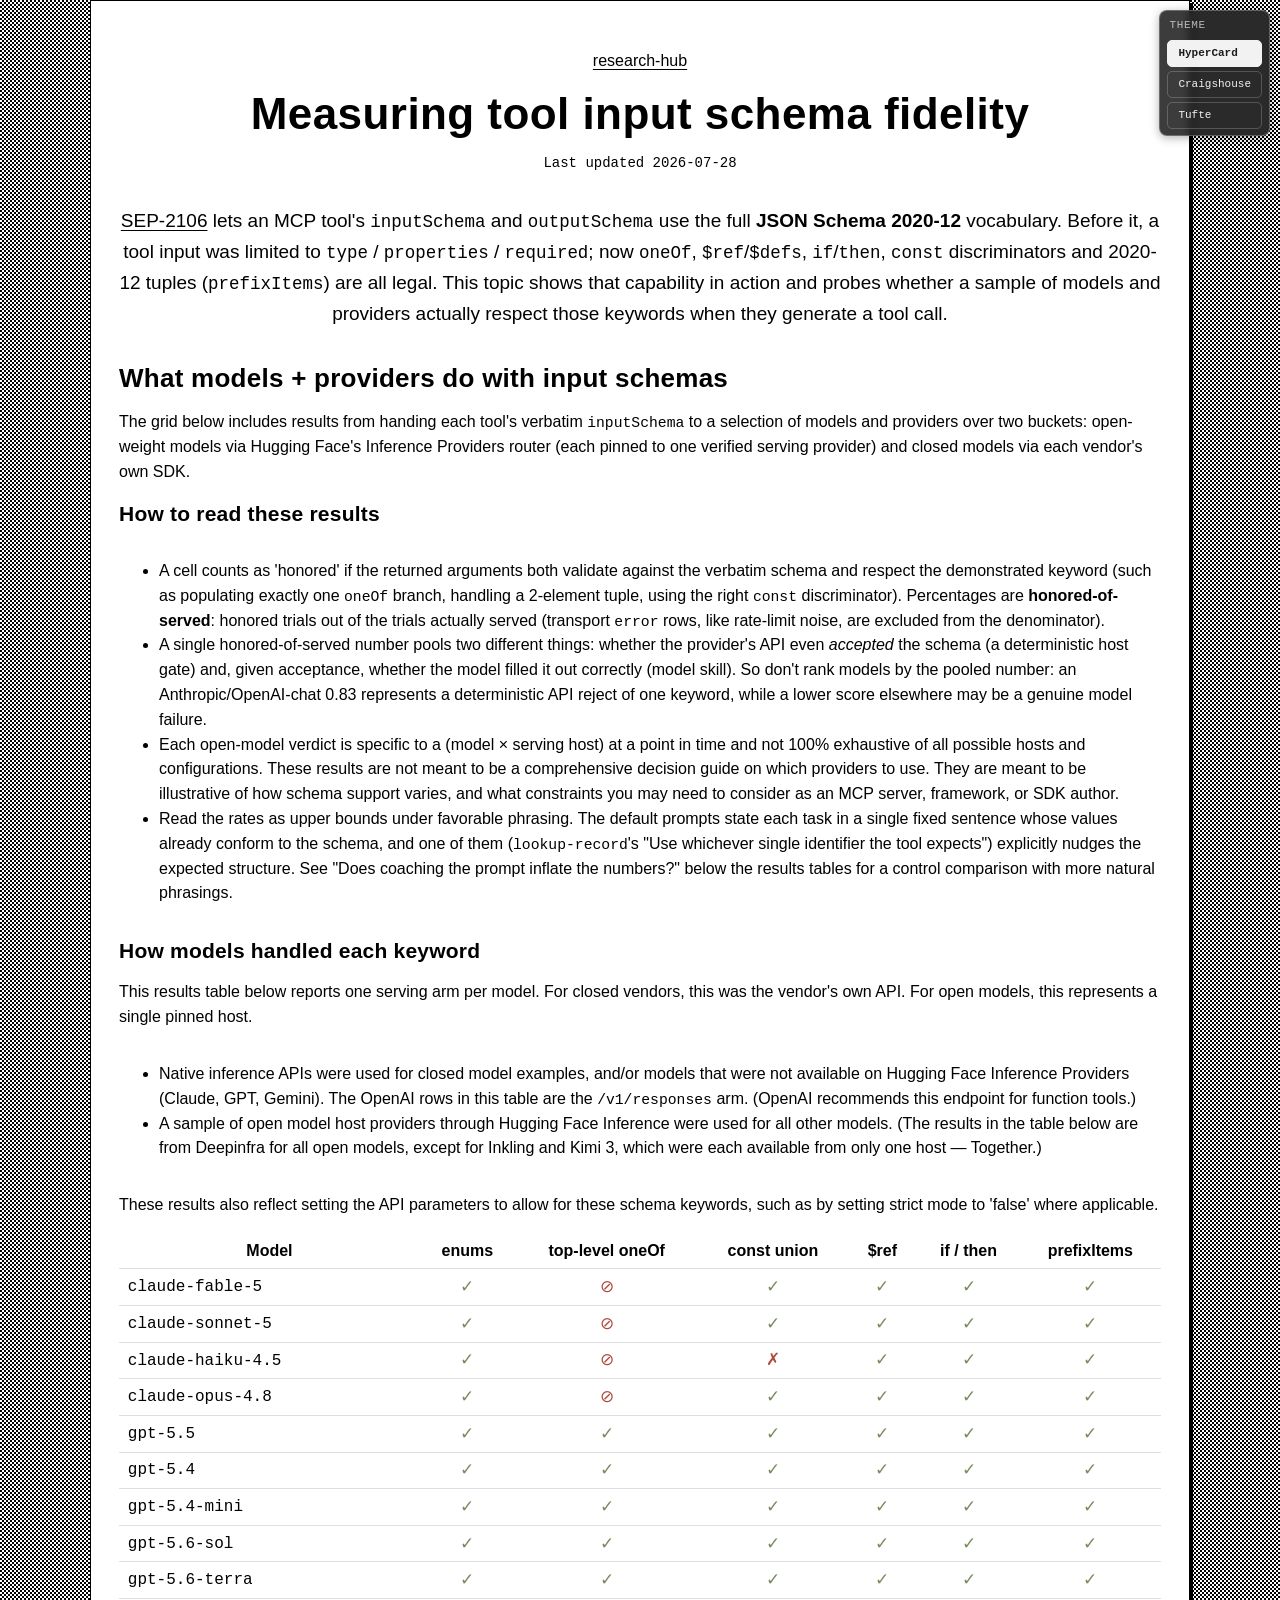
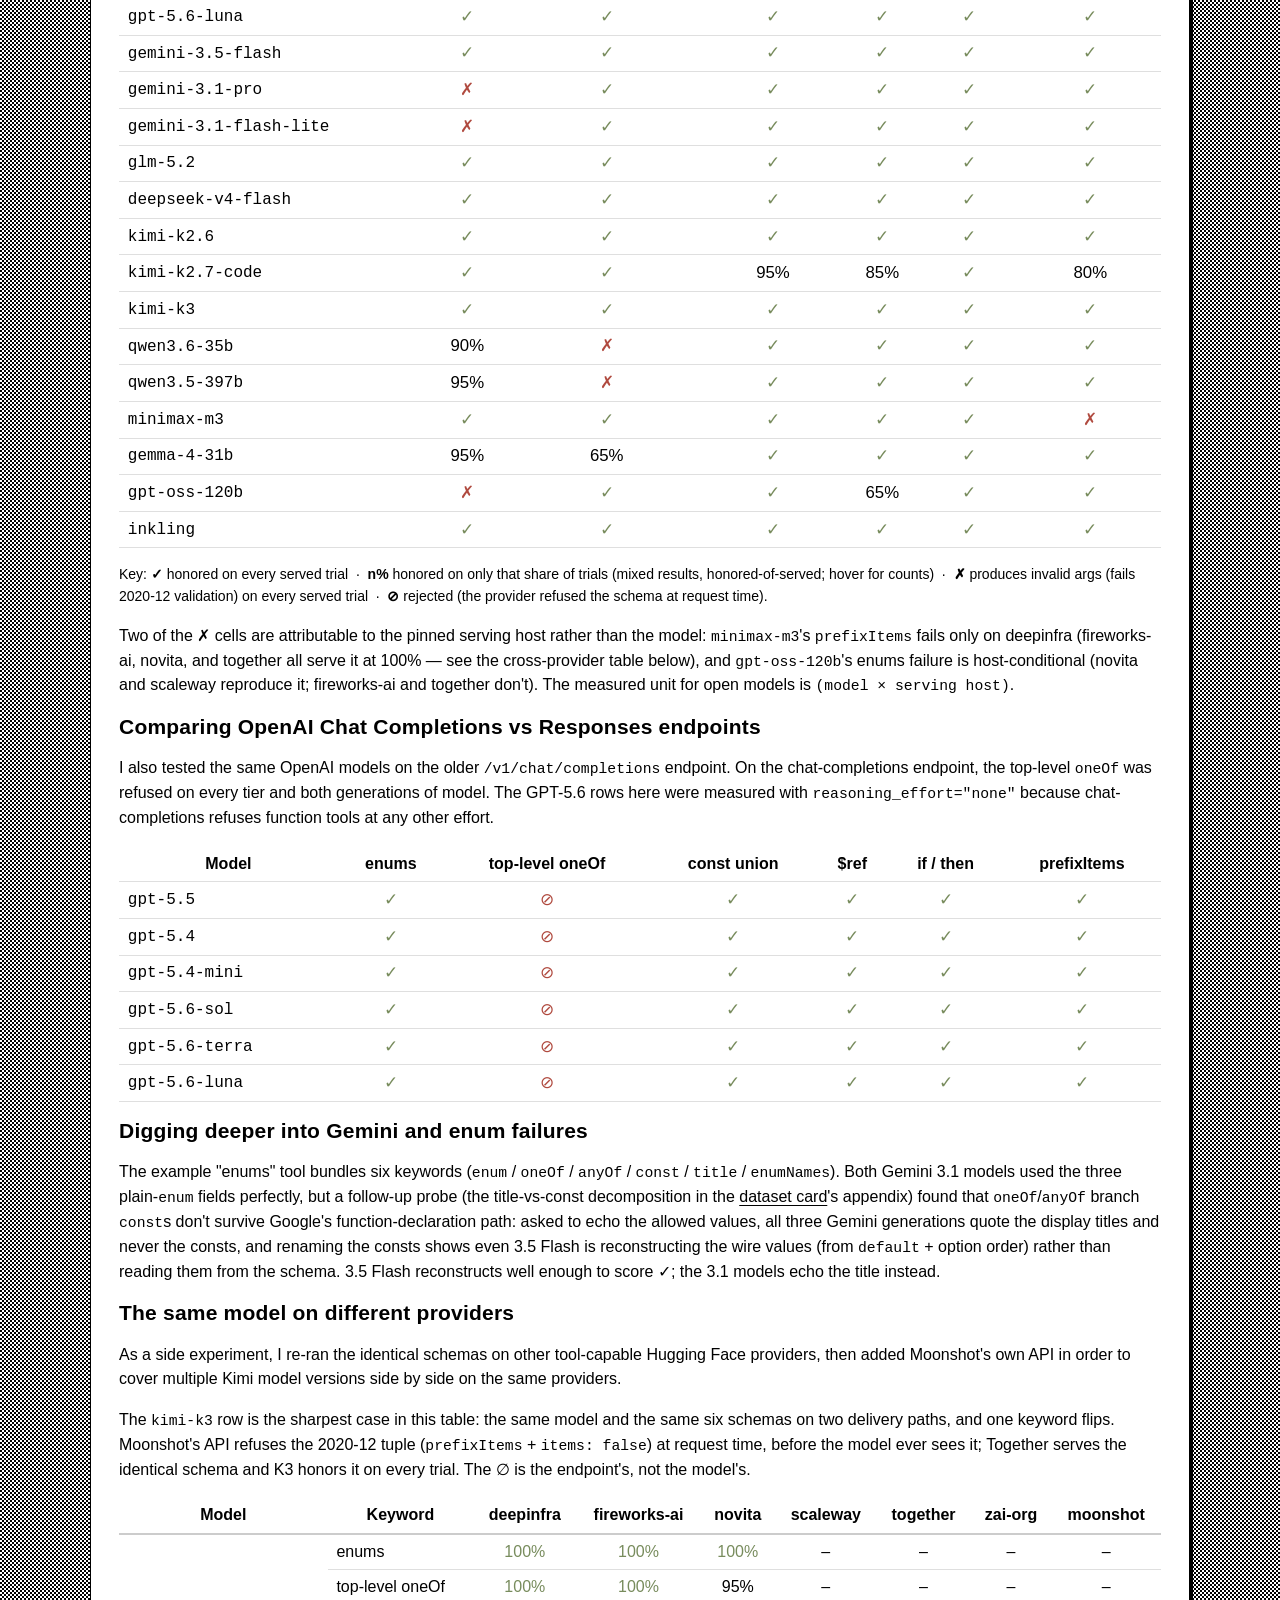
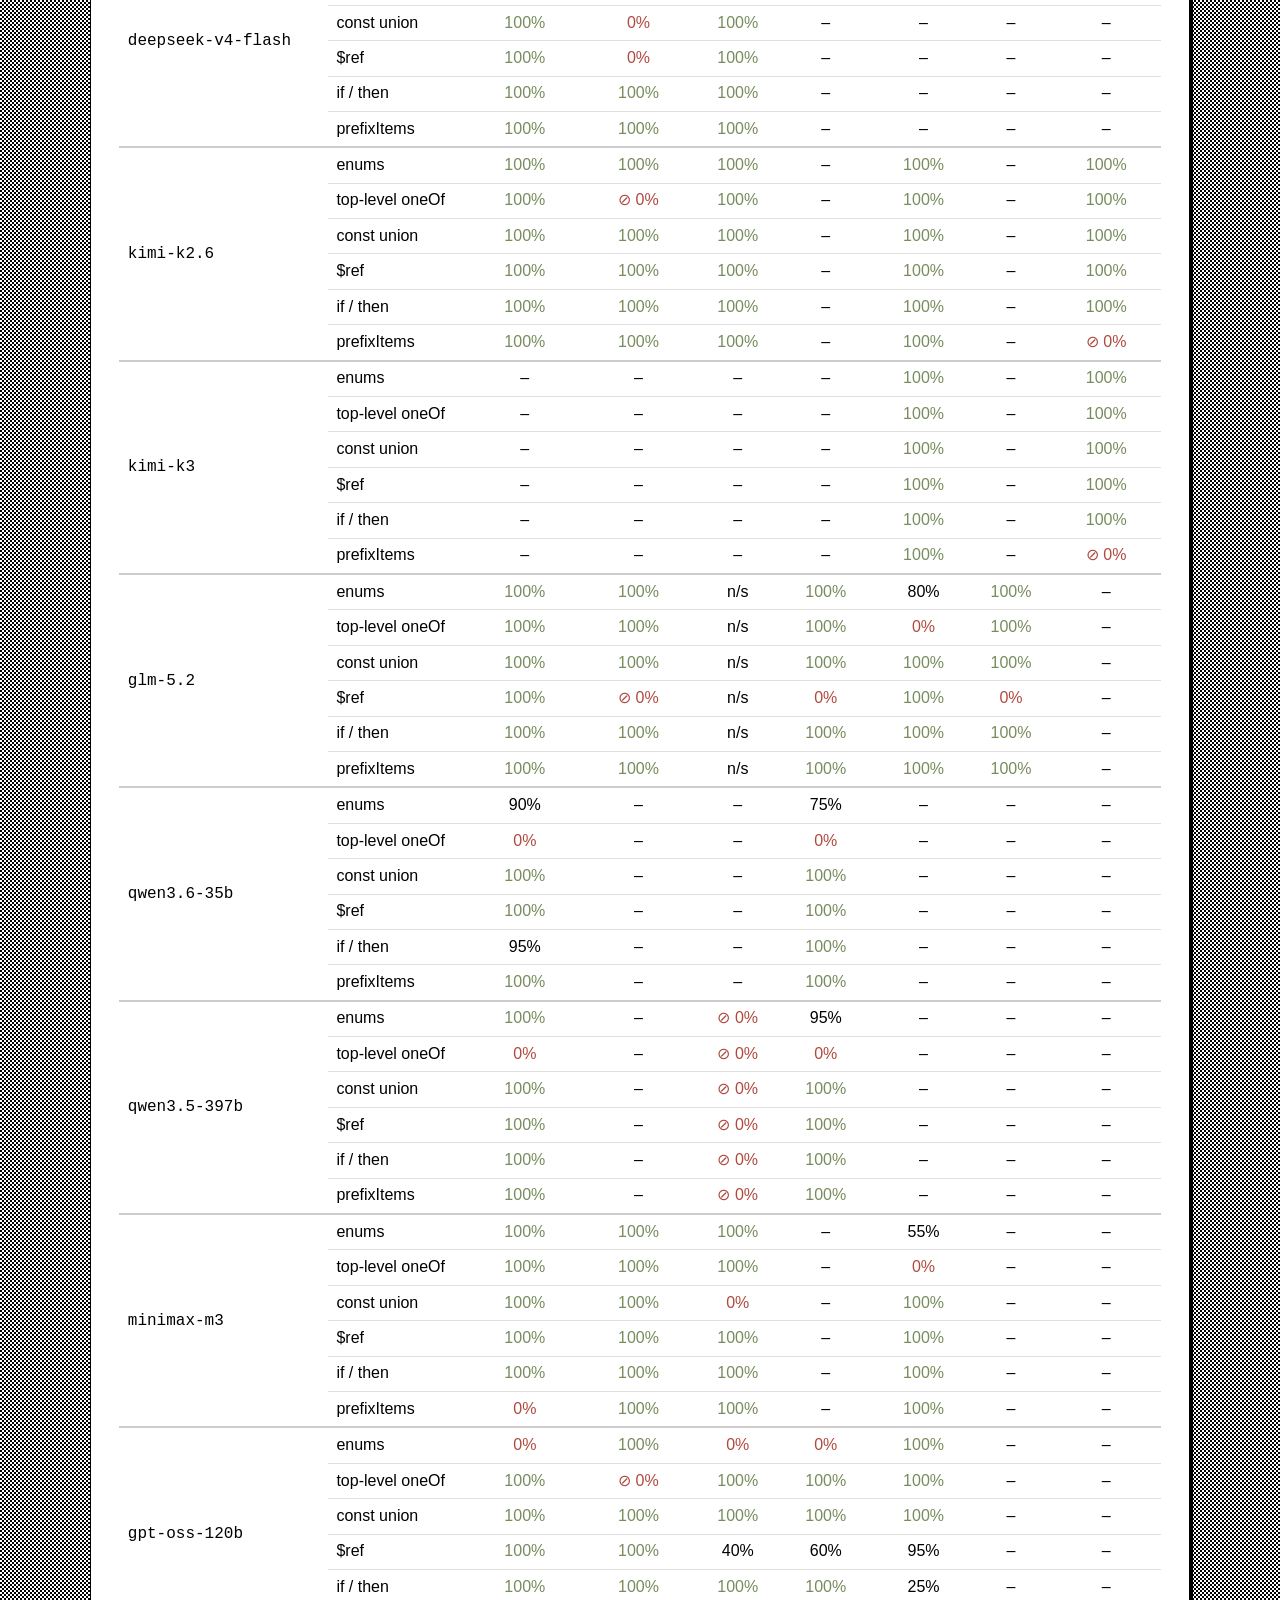
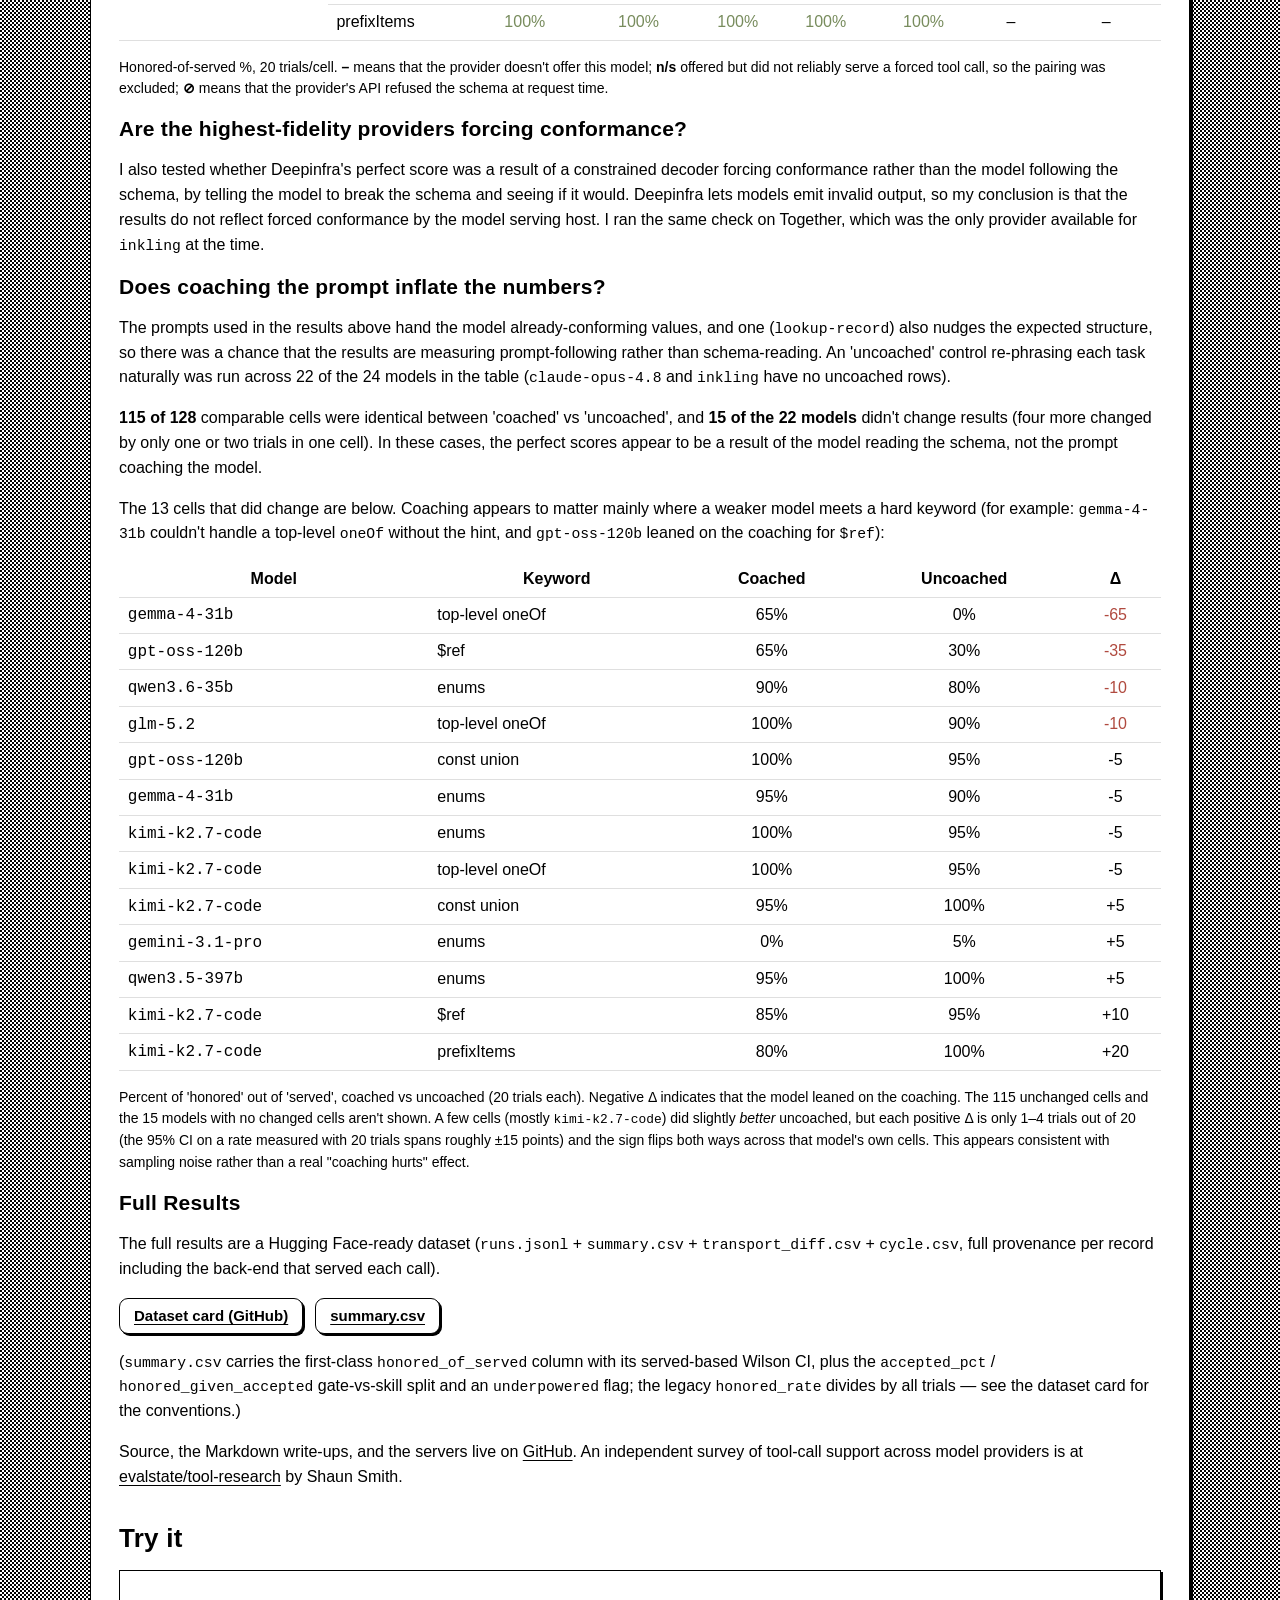
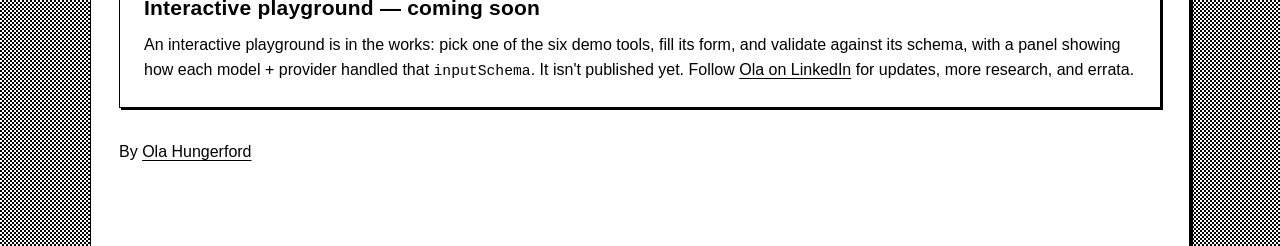
==== commit 2e9bba8e: "prod: promote curated content (2026-07-28 16:47)" ====
--- a/mcp/tool-schemas/index.html
+++ b/mcp/tool-schemas/index.html
@@ -260,7 +260,9 @@
           </div>
           <p>An interactive playground is in the works: pick one of the six demo tools, fill its form, and
             validate against its schema, with a panel showing how each model + provider handled that
-            <code>inputSchema</code>. It isn't published yet.</p>
+            <code>inputSchema</code>. It isn't published yet.
+            Follow <a href="https://www.linkedin.com/in/olahungerford/">Ola on LinkedIn</a> for updates,
+            more research, and errata.</p>
         </article>
       </section>
 
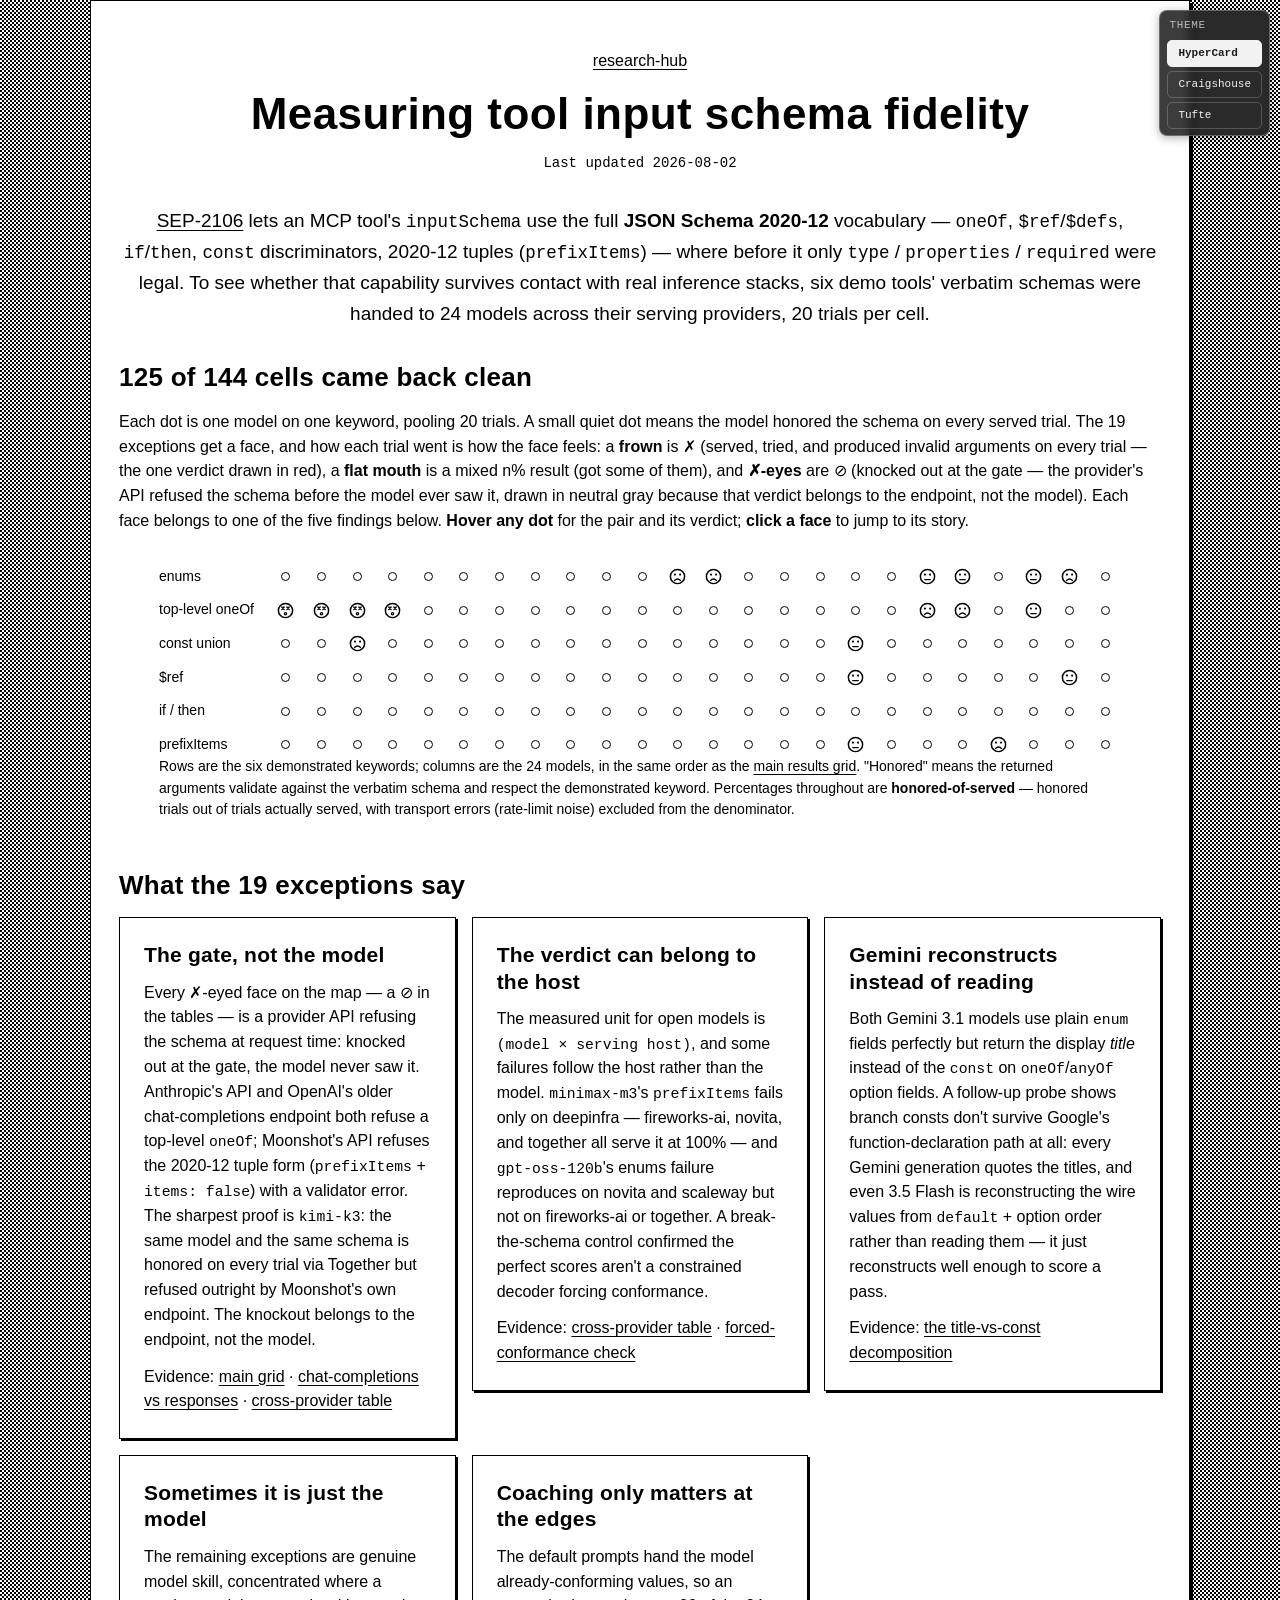
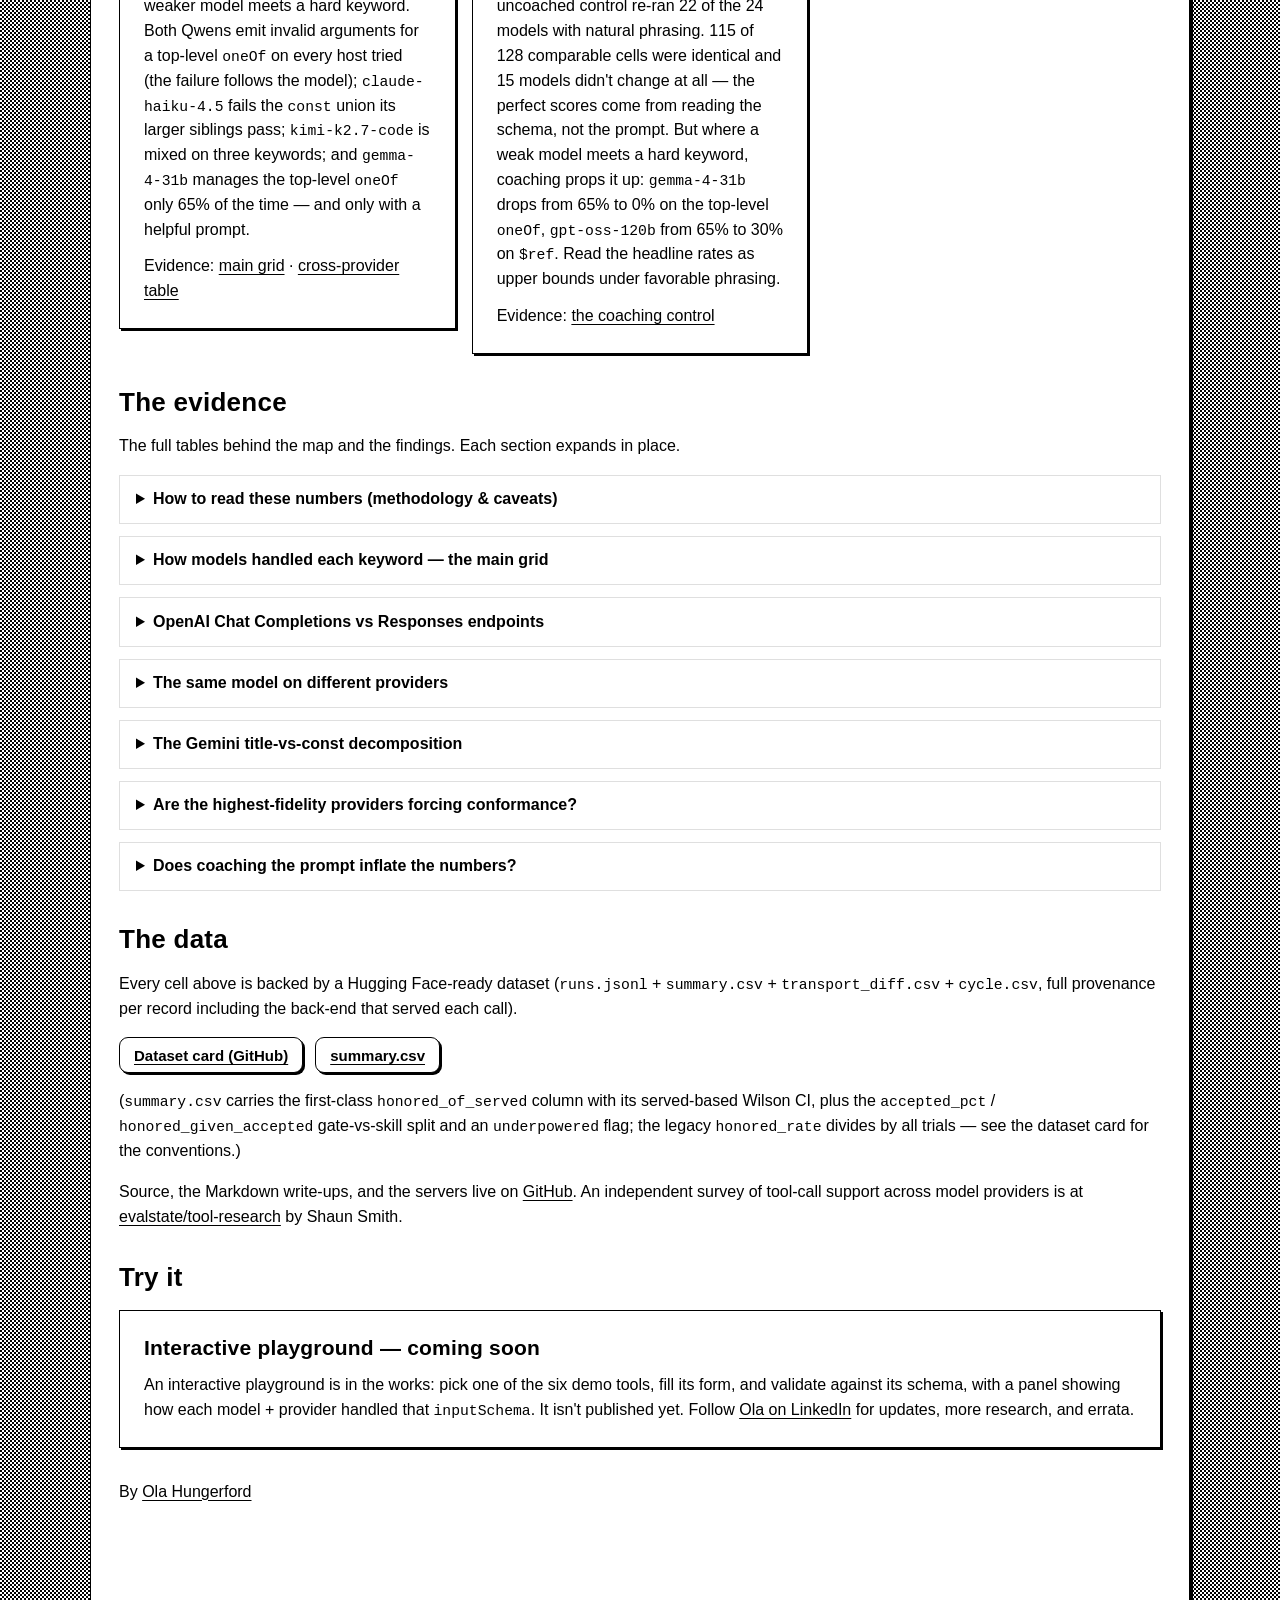
==== commit 32f3e436: "prod: promote curated content (2026-08-02 14:25)" ====
--- a/mcp/tool-schemas/index.html
+++ b/mcp/tool-schemas/index.html
@@ -7,6 +7,62 @@
     <link rel="stylesheet" href="../../assets/styles.css">
     <link rel="stylesheet" href="../../assets/themes.css">
     <style>
+      /* ---- Layer 0: the exception map ------------------------------------
+         One dot per (model × keyword) cell of the main results grid, same
+         row/column order. Clean cells are quiet spans; the 19 exceptions are
+         little FACES (SVG symbols, defined once beside the map) that link into
+         the finding cards below. The face carries the verdict, so it survives
+         the 1-bit theme and reads without colour: ✗-eyed (knocked out at the
+         gate — the Sad Mac homage) = ⊘ rejected, frown = ✗ invalid args,
+         flat mouth = mixed n%. Colour follows the gate-vs-skill split
+         everywhere: red is reserved for genuine model failure; the API gate
+         is neutral ink. */
+      .xmap-wrap { overflow-x: auto; }
+      .xmap {
+        display: grid;
+        grid-template-columns: max-content repeat(24, minmax(17px, 1fr));
+        gap: 12px 4px;
+        align-items: center;
+        justify-items: center;
+        width: 100%;
+        min-width: 600px;
+      }
+      .xmap-rowlabel { justify-self: start; padding-right: 0.75rem; font-size: var(--text-sm); color: var(--text-soft, #888); white-space: nowrap; }
+      .xmap-dot { display: block; width: 9px; height: 9px; border-radius: 50%; background: var(--border-soft, rgba(128,128,128,.35)); }
+      a.xmap-dot { width: 17px; height: 17px; background: none; border-radius: 50%; }
+      a.xmap-dot:hover, a.xmap-dot:focus-visible { outline: 2px solid var(--xd, #888); outline-offset: 1px; }
+      /* The verdict colour rides a custom property (--xd) rather than `color`,
+         because the faces are <a>s — a theme's link/visited styling
+         (craigshouse link-blue / visited-purple) must not repaint a verdict.
+         The svg reads it directly, so inherited link colour never reaches
+         the strokes. */
+      a.xmap-dot svg { display: block; width: 100%; height: 100%; color: var(--xd, #888); }
+      /* ⊘ rejected at request time — the ✗-eyed face: knocked out before the
+         model ever saw the schema. Neutral ink (the endpoint's gate, not a
+         model failure). */
+      .xd-rej { --xd: var(--text-soft, #888); }
+      /* ✗ invalid args on every served trial — the frown, the one true red */
+      .xd-inv { --xd: var(--danger, #c62828); }
+      /* mixed n% — the flat mouth */
+      .xd-mix { --xd: var(--danger, #c62828); }
+      /* HyperCard theme: strict 1-bit — the faces carry everything, in black.
+         (The clean-ring override is span-scoped so it never touches the
+         exception links; the links just get their --xd forced to black.) */
+      body.theme-hypercard span.xmap-dot { background: transparent; border: 1px solid #000; }
+      body.theme-hypercard a.xmap-dot { --xd: #000; }
+      /* Tufte theme: clean dots fade into the paper; the gate takes the same
+         mid gray as the tables' ⊘; dark red stays reserved for model failure. */
+      body.theme-tufte span.xmap-dot { background: #d9d4c5; }
+      body.theme-tufte .xd-rej { --xd: #6b675f; }
+
+      /* ---- Layer 1: the finding cards ---- */
+      .findings { display: grid; grid-template-columns: repeat(auto-fit, minmax(300px, 1fr)); gap: 1rem; align-items: start; }
+
+      /* ---- Layer 2: collapsed evidence sections ---- */
+      .evidence details { border: 1px solid var(--border-soft, rgba(128,128,128,.25)); padding: 0 1rem; background: var(--surface, transparent); }
+      .evidence summary { cursor: pointer; padding: 0.7rem 0; font-weight: 600; }
+      .evidence details[open] { padding-bottom: 1rem; }
+
       /* At-a-glance results grid (static snapshot; the glyph carries the verdict so
          it reads under the 1-bit theme too, colour is a secondary cue). */
       .results-grid-wrap { overflow-x: auto; }
@@ -19,7 +75,11 @@
       .results-grid tbody td:first-child { text-align: left; white-space: nowrap; }
       .results-grid .pg-cell { font-weight: 400; font-size: 1.05em; }
       .results-grid .is-honored { color: var(--success, #2e7d32); }
-      .results-grid .is-invalid, .results-grid .is-rejected { color: var(--danger, #c62828); }
+      /* Same colour semantics as the map: red only for genuine model failure
+         (✗); a request-time ⊘ is the endpoint's deterministic gate, so it
+         stays neutral ink in every theme. */
+      .results-grid .is-invalid { color: var(--danger, #c62828); }
+      .results-grid .is-rejected { color: var(--text-soft, #888); }
       .results-grid .is-dropped { color: var(--text-soft, #888); }
       .results-legend { font-size: var(--text-sm); color: var(--text-soft, #888); }
       /* Cross-host drill-down: reuses .results-grid; percentages (not glyphs), the
@@ -57,186 +117,476 @@
       <header class="stack" data-gap="sm">
         <p class="muted"><a href="../../index.html">research-hub</a></p>
         <h1>Measuring tool input schema fidelity</h1>
-        <p class="caption">Last updated <time datetime="2026-07-28">2026-07-28</time></p>
+        <p class="caption">Last updated <time datetime="2026-08-02">2026-08-02</time></p>
       </header>
 
       <p class="lede"><a href="https://github.com/modelcontextprotocol/modelcontextprotocol/blob/main/seps/2106-json-schema-2020-12.md">SEP-2106</a>
-        lets an MCP tool's <code>inputSchema</code> and <code>outputSchema</code> use the full <strong>JSON Schema
-        2020-12</strong> vocabulary. Before it, a tool input was limited to
-        <code>type</code> / <code>properties</code> / <code>required</code>; now
-        <code>oneOf</code>, <code>$ref</code>/<code>$defs</code>,
-        <code>if</code>/<code>then</code>, <code>const</code> discriminators and
-        2020-12 tuples (<code>prefixItems</code>) are all legal. This topic shows
-        that capability in action and probes whether a sample of models and providers
-        actually respect those keywords when they generate a tool call.</p>
-
-      <section class="section stack" data-gap="md">
-        <div class="section-head"><h2>What models + providers do with input schemas</h2></div>
-        <p>The grid below includes results from handing each tool's verbatim <code>inputSchema</code>
-          to a selection of models and providers over two buckets: open-weight models via
-          Hugging Face's Inference Providers router (each pinned to one
-          verified serving provider) and closed models via each vendor's own SDK.</p>
-
-        <h3>How to read these results</h3>
-        <ul>
-          <li>A cell counts as 'honored' if the returned arguments both validate against the verbatim schema and respect the demonstrated keyword (such as populating exactly one <code>oneOf</code> branch, handling a 2-element tuple, using the right <code>const</code> discriminator). Percentages are <strong>honored-of-served</strong>: honored trials out of the trials actually served (transport <code>error</code> rows, like rate-limit noise, are excluded from the denominator).</li>
-          <li>A single honored-of-served number pools two different things: whether the provider's API even <em>accepted</em> the schema (a deterministic host gate) and, given acceptance, whether the model filled it out correctly (model skill). So don't rank models by the pooled number: an Anthropic/OpenAI-chat 0.83 represents a deterministic API reject of one keyword, while a lower score elsewhere may be a genuine model failure.</li>
-          <li>Each open-model verdict is specific to a (model × serving host) at a point in time and not 100% exhaustive of all possible hosts and configurations. These results are not meant to be a comprehensive decision guide on which providers to use. They are meant to be illustrative of how schema support varies, and what constraints you may need to consider as an MCP server, framework, or SDK author.</li>
-          <li>Read the rates as upper bounds under favorable phrasing. The default prompts state each task in a single fixed sentence whose values already conform to the schema, and one of them (<code>lookup-record</code>'s "Use whichever single identifier the tool expects") explicitly nudges the expected structure. See "Does coaching the prompt inflate the numbers?" below the results tables for a control comparison with more natural phrasings.</li>
-        </ul>
-
-        <h3>How models handled each keyword</h3>
-        <p>This results table below reports one serving arm per model. For closed vendors, this was the vendor's own API. For open models, this represents a single pinned host.</p>
-        <ul>
-          <li>Native inference APIs were used for closed model examples, and/or models that were not available on Hugging Face Inference Providers (Claude, GPT, Gemini). The OpenAI rows in this table are the <code>/v1/responses</code> arm. (OpenAI recommends this endpoint for function tools.)</li>
-          <li>A sample of open model host providers through Hugging Face Inference were used for all other models. (The results in the table below are from Deepinfra for all open models, except for Inkling and Kimi 3, which were each available from only one host &mdash; Together.)</li>
-        </ul>
-        <p>These results also reflect setting the API parameters to allow for these schema keywords, such as by setting strict mode to 'false' where applicable.</p>
-        <div class="results-grid-wrap">
-          <table class="results-grid">
-              <thead><tr><th>Model</th><th>enums</th><th>top-level oneOf</th><th>const union</th><th>$ref</th><th>if / then</th><th>prefixItems</th></tr></thead>
-              <tbody>
-                <tr><td><code>claude-fable-5</code></td><td class="pg-cell is-honored" title="honored">✓</td><td class="pg-cell is-rejected" title="rejected">⊘</td><td class="pg-cell is-honored" title="honored">✓</td><td class="pg-cell is-honored" title="honored">✓</td><td class="pg-cell is-honored" title="honored">✓</td><td class="pg-cell is-honored" title="honored">✓</td></tr>
-                <tr><td><code>claude-sonnet-5</code></td><td class="pg-cell is-honored" title="honored">✓</td><td class="pg-cell is-rejected" title="rejected">⊘</td><td class="pg-cell is-honored" title="honored">✓</td><td class="pg-cell is-honored" title="honored">✓</td><td class="pg-cell is-honored" title="honored">✓</td><td class="pg-cell is-honored" title="honored">✓</td></tr>
-                <tr><td><code>claude-haiku-4.5</code></td><td class="pg-cell is-honored" title="honored">✓</td><td class="pg-cell is-rejected" title="rejected">⊘</td><td class="pg-cell is-invalid" title="invalid args">✗</td><td class="pg-cell is-honored" title="honored">✓</td><td class="pg-cell is-honored" title="honored">✓</td><td class="pg-cell is-honored" title="honored">✓</td></tr>
-                <tr><td><code>claude-opus-4.8</code></td><td class="pg-cell is-honored" title="honored">✓</td><td class="pg-cell is-rejected" title="rejected">⊘</td><td class="pg-cell is-honored" title="honored">✓</td><td class="pg-cell is-honored" title="honored">✓</td><td class="pg-cell is-honored" title="honored">✓</td><td class="pg-cell is-honored" title="honored">✓</td></tr>
-                <tr><td><code>gpt-5.5</code></td><td class="pg-cell is-honored" title="honored">✓</td><td class="pg-cell is-honored" title="honored">✓</td><td class="pg-cell is-honored" title="honored">✓</td><td class="pg-cell is-honored" title="honored">✓</td><td class="pg-cell is-honored" title="honored">✓</td><td class="pg-cell is-honored" title="honored">✓</td></tr>
-                <tr><td><code>gpt-5.4</code></td><td class="pg-cell is-honored" title="honored">✓</td><td class="pg-cell is-honored" title="honored">✓</td><td class="pg-cell is-honored" title="honored">✓</td><td class="pg-cell is-honored" title="honored">✓</td><td class="pg-cell is-honored" title="honored">✓</td><td class="pg-cell is-honored" title="honored">✓</td></tr>
-                <tr><td><code>gpt-5.4-mini</code></td><td class="pg-cell is-honored" title="honored">✓</td><td class="pg-cell is-honored" title="honored">✓</td><td class="pg-cell is-honored" title="honored">✓</td><td class="pg-cell is-honored" title="honored">✓</td><td class="pg-cell is-honored" title="honored">✓</td><td class="pg-cell is-honored" title="honored">✓</td></tr>
-                <tr><td><code>gpt-5.6-sol</code></td><td class="pg-cell is-honored" title="honored">✓</td><td class="pg-cell is-honored" title="honored">✓</td><td class="pg-cell is-honored" title="honored">✓</td><td class="pg-cell is-honored" title="honored">✓</td><td class="pg-cell is-honored" title="honored">✓</td><td class="pg-cell is-honored" title="honored">✓</td></tr>
-                <tr><td><code>gpt-5.6-terra</code></td><td class="pg-cell is-honored" title="honored">✓</td><td class="pg-cell is-honored" title="honored">✓</td><td class="pg-cell is-honored" title="honored">✓</td><td class="pg-cell is-honored" title="honored">✓</td><td class="pg-cell is-honored" title="honored">✓</td><td class="pg-cell is-honored" title="honored">✓</td></tr>
-                <tr><td><code>gpt-5.6-luna</code></td><td class="pg-cell is-honored" title="honored">✓</td><td class="pg-cell is-honored" title="honored">✓</td><td class="pg-cell is-honored" title="honored">✓</td><td class="pg-cell is-honored" title="honored">✓</td><td class="pg-cell is-honored" title="honored">✓</td><td class="pg-cell is-honored" title="honored">✓</td></tr>
-                <tr><td><code>gemini-3.5-flash</code></td><td class="pg-cell is-honored" title="honored">✓</td><td class="pg-cell is-honored" title="honored">✓</td><td class="pg-cell is-honored" title="honored">✓</td><td class="pg-cell is-honored" title="honored">✓</td><td class="pg-cell is-honored" title="honored">✓</td><td class="pg-cell is-honored" title="honored">✓</td></tr>
-                <tr><td><code>gemini-3.1-pro</code></td><td class="pg-cell is-invalid" title="invalid args — plain enum fields perfect; returns the title instead of the const on the oneOf/anyOf fields (see below)">✗</td><td class="pg-cell is-honored" title="honored">✓</td><td class="pg-cell is-honored" title="honored">✓</td><td class="pg-cell is-honored" title="honored">✓</td><td class="pg-cell is-honored" title="honored">✓</td><td class="pg-cell is-honored" title="honored">✓</td></tr>
-                <tr><td><code>gemini-3.1-flash-lite</code></td><td class="pg-cell is-invalid" title="invalid args — plain enum fields perfect; returns the title instead of the const on the oneOf/anyOf fields (see below)">✗</td><td class="pg-cell is-honored" title="honored">✓</td><td class="pg-cell is-honored" title="honored">✓</td><td class="pg-cell is-honored" title="honored">✓</td><td class="pg-cell is-honored" title="honored">✓</td><td class="pg-cell is-honored" title="honored">✓</td></tr>
-                <tr><td><code>glm-5.2</code></td><td class="pg-cell is-honored" title="honored">✓</td><td class="pg-cell is-honored" title="honored">✓</td><td class="pg-cell is-honored" title="honored">✓</td><td class="pg-cell is-honored" title="honored">✓</td><td class="pg-cell is-honored" title="honored">✓</td><td class="pg-cell is-honored" title="honored">✓</td></tr>
-                <tr><td><code>deepseek-v4-flash</code></td><td class="pg-cell is-honored" title="honored">✓</td><td class="pg-cell is-honored" title="honored">✓</td><td class="pg-cell is-honored" title="honored">✓</td><td class="pg-cell is-honored" title="honored">✓</td><td class="pg-cell is-honored" title="honored">✓</td><td class="pg-cell is-honored" title="honored">✓</td></tr>
-                <tr><td><code>kimi-k2.6</code></td><td class="pg-cell is-honored" title="honored">✓</td><td class="pg-cell is-honored" title="honored">✓</td><td class="pg-cell is-honored" title="honored">✓</td><td class="pg-cell is-honored" title="honored">✓</td><td class="pg-cell is-honored" title="honored">✓</td><td class="pg-cell is-honored" title="honored">✓</td></tr>
-                <tr><td><code>kimi-k2.7-code</code></td><td class="pg-cell is-honored" title="honored">✓</td><td class="pg-cell is-honored" title="honored">✓</td><td class="pg-cell is-dropped" title="mixed — 19/20 honored, 1 invalid">95%</td><td class="pg-cell is-dropped" title="mixed — 17/20 honored, 3 invalid">85%</td><td class="pg-cell is-honored" title="honored">✓</td><td class="pg-cell is-dropped" title="mixed — 16/20 honored, 4 invalid">80%</td></tr>
-                <tr><td><code>kimi-k3</code></td><td class="pg-cell is-honored" title="honored">✓</td><td class="pg-cell is-honored" title="honored">✓</td><td class="pg-cell is-honored" title="honored — 19/19 served (1 rate-limit error excluded)">✓</td><td class="pg-cell is-honored" title="honored">✓</td><td class="pg-cell is-honored" title="honored">✓</td><td class="pg-cell is-honored" title="honored — Together serves the 2020-12 tuple that Moonshot's own API refuses; see the cross-provider table">✓</td></tr>
-                <tr><td><code>qwen3.6-35b</code></td><td class="pg-cell is-dropped" title="mixed — 18/20 honored, 2 returned no selections at all">90%</td><td class="pg-cell is-invalid" title="invalid args">✗</td><td class="pg-cell is-honored" title="honored">✓</td><td class="pg-cell is-honored" title="honored">✓</td><td class="pg-cell is-honored" title="honored">✓</td><td class="pg-cell is-honored" title="honored">✓</td></tr>
-                <tr><td><code>qwen3.5-397b</code></td><td class="pg-cell is-dropped" title="mixed — 19/20 honored, 1 returned no selections at all">95%</td><td class="pg-cell is-invalid" title="invalid args">✗</td><td class="pg-cell is-honored" title="honored">✓</td><td class="pg-cell is-honored" title="honored">✓</td><td class="pg-cell is-honored" title="honored">✓</td><td class="pg-cell is-honored" title="honored">✓</td></tr>
-                <tr><td><code>minimax-m3</code></td><td class="pg-cell is-honored" title="honored">✓</td><td class="pg-cell is-honored" title="honored">✓</td><td class="pg-cell is-honored" title="honored">✓</td><td class="pg-cell is-honored" title="honored">✓</td><td class="pg-cell is-honored" title="honored">✓</td><td class="pg-cell is-invalid" title="invalid args">✗</td></tr>
-                <tr><td><code>gemma-4-31b</code></td><td class="pg-cell is-dropped" title="mixed — 19/20 honored, 1 returned no selections at all">95%</td><td class="pg-cell is-dropped" title="mixed — 13/20 honored, 7 invalid (and 0/20 without the coached prompt — see the coaching control below)">65%</td><td class="pg-cell is-honored" title="honored">✓</td><td class="pg-cell is-honored" title="honored">✓</td><td class="pg-cell is-honored" title="honored">✓</td><td class="pg-cell is-honored" title="honored">✓</td></tr>
-                <tr><td><code>gpt-oss-120b</code></td><td class="pg-cell is-invalid" title="invalid args">✗</td><td class="pg-cell is-honored" title="honored">✓</td><td class="pg-cell is-honored" title="honored">✓</td><td class="pg-cell is-dropped" title="mixed — 13/20 honored, 7 invalid (30% without the coached prompt — see the coaching control below)">65%</td><td class="pg-cell is-honored" title="honored">✓</td><td class="pg-cell is-honored" title="honored">✓</td></tr>
-                <tr><td><code>inkling</code></td><td class="pg-cell is-honored" title="honored">✓</td><td class="pg-cell is-honored" title="honored">✓</td><td class="pg-cell is-honored" title="honored">✓</td><td class="pg-cell is-honored" title="honored">✓</td><td class="pg-cell is-honored" title="honored">✓</td><td class="pg-cell is-honored" title="honored">✓</td></tr>
-              </tbody>
-          </table>
+        lets an MCP tool's <code>inputSchema</code> use the full <strong>JSON Schema 2020-12</strong>
+        vocabulary — <code>oneOf</code>, <code>$ref</code>/<code>$defs</code>, <code>if</code>/<code>then</code>,
+        <code>const</code> discriminators, 2020-12 tuples (<code>prefixItems</code>) — where before it only
+        <code>type</code> / <code>properties</code> / <code>required</code> were legal. To see whether that
+        capability survives contact with real inference stacks, six demo tools' verbatim schemas were handed
+        to 24 models across their serving providers, 20 trials per cell.</p>
+
+      <section class="section stack" data-gap="md" id="glance">
+        <div class="section-head"><h2>125 of 144 cells came back clean</h2></div>
+        <p>Each dot is one model on one keyword, pooling 20 trials. A small quiet dot means the model honored
+          the schema on every served trial. The 19 exceptions get a face, and how each trial went is how the
+          face feels: a <strong>frown</strong> is ✗ (served, tried, and produced invalid arguments on every
+          trial — the one verdict drawn in red), a <strong>flat mouth</strong> is a mixed n% result (got some
+          of them), and <strong>✗-eyes</strong> are ⊘ (knocked out at the gate — the provider's API refused
+          the schema before the model ever saw it, drawn in neutral gray because that verdict belongs to the
+          endpoint, not the model). Each face belongs to one of the five findings below.
+          <strong>Hover any dot</strong> for the pair and its verdict; <strong>click a face</strong> to jump
+          to its story.</p>
+        <figure class="xmap-wrap">
+          <!-- The three verdict faces, defined once and stamped by <use>.
+               Everything strokes/fills currentColor, which each face's <svg>
+               resolves from the verdict colour (the --xd custom property). -->
+          <svg width="0" height="0" style="position:absolute" aria-hidden="true">
+            <defs>
+              <symbol id="xf-rej" viewBox="0 0 16 16">
+                <!-- ⊘ rejected: ✗ eyes + dazed mouth — out cold at the gate -->
+                <circle cx="8" cy="8" r="6.7" fill="none" stroke="currentColor" stroke-width="1.4"/>
+                <path d="M4.5 4.8 L6.7 7 M6.7 4.8 L4.5 7 M9.3 4.8 L11.5 7 M11.5 4.8 L9.3 7" fill="none" stroke="currentColor" stroke-width="1.3" stroke-linecap="round"/>
+                <circle cx="8" cy="11" r="1.1" fill="none" stroke="currentColor" stroke-width="1.2"/>
+              </symbol>
+              <symbol id="xf-mix" viewBox="0 0 16 16">
+                <!-- mixed n%: flat mouth — got some of them -->
+                <circle cx="8" cy="8" r="6.7" fill="none" stroke="currentColor" stroke-width="1.4"/>
+                <circle cx="5.6" cy="6.2" r="1" fill="currentColor" stroke="none"/>
+                <circle cx="10.4" cy="6.2" r="1" fill="currentColor" stroke="none"/>
+                <path d="M5.4 10.9 L10.6 10.9" fill="none" stroke="currentColor" stroke-width="1.3" stroke-linecap="round"/>
+              </symbol>
+              <symbol id="xf-inv" viewBox="0 0 16 16">
+                <!-- ✗ invalid args: the frown — served, tried, failed -->
+                <circle cx="8" cy="8" r="6.7" fill="none" stroke="currentColor" stroke-width="1.4"/>
+                <circle cx="5.6" cy="6.2" r="1" fill="currentColor" stroke="none"/>
+                <circle cx="10.4" cy="6.2" r="1" fill="currentColor" stroke="none"/>
+                <path d="M5.2 11.7 Q8 9 10.8 11.7" fill="none" stroke="currentColor" stroke-width="1.3" stroke-linecap="round"/>
+              </symbol>
+            </defs>
+          </svg>
+          <div class="xmap">
+          <span class="xmap-rowlabel">enums</span>
+          <span class="xmap-dot" title="claude-fable-5 × enums — honored on every served trial" aria-hidden="true"></span>
+          <span class="xmap-dot" title="claude-sonnet-5 × enums — honored on every served trial" aria-hidden="true"></span>
+          <span class="xmap-dot" title="claude-haiku-4.5 × enums — honored on every served trial" aria-hidden="true"></span>
+          <span class="xmap-dot" title="claude-opus-4.8 × enums — honored on every served trial" aria-hidden="true"></span>
+          <span class="xmap-dot" title="gpt-5.5 × enums — honored on every served trial" aria-hidden="true"></span>
+          <span class="xmap-dot" title="gpt-5.4 × enums — honored on every served trial" aria-hidden="true"></span>
+          <span class="xmap-dot" title="gpt-5.4-mini × enums — honored on every served trial" aria-hidden="true"></span>
+          <span class="xmap-dot" title="gpt-5.6-sol × enums — honored on every served trial" aria-hidden="true"></span>
+          <span class="xmap-dot" title="gpt-5.6-terra × enums — honored on every served trial" aria-hidden="true"></span>
+          <span class="xmap-dot" title="gpt-5.6-luna × enums — honored on every served trial" aria-hidden="true"></span>
+          <span class="xmap-dot" title="gemini-3.5-flash × enums — honored on every served trial" aria-hidden="true"></span>
+          <a class="xmap-dot xd-inv" href="#finding-gemini" title="gemini-3.1-pro × enums — invalid args — echoes the display title instead of the const on the oneOf/anyOf fields" aria-label="gemini-3.1-pro × enums — invalid args — echoes the display title instead of the const on the oneOf/anyOf fields"><svg aria-hidden="true"><use href="#xf-inv"/></svg></a>
+          <a class="xmap-dot xd-inv" href="#finding-gemini" title="gemini-3.1-flash-lite × enums — invalid args — echoes the display title instead of the const on the oneOf/anyOf fields" aria-label="gemini-3.1-flash-lite × enums — invalid args — echoes the display title instead of the const on the oneOf/anyOf fields"><svg aria-hidden="true"><use href="#xf-inv"/></svg></a>
+          <span class="xmap-dot" title="glm-5.2 × enums — honored on every served trial" aria-hidden="true"></span>
+          <span class="xmap-dot" title="deepseek-v4-flash × enums — honored on every served trial" aria-hidden="true"></span>
+          <span class="xmap-dot" title="kimi-k2.6 × enums — honored on every served trial" aria-hidden="true"></span>
+          <span class="xmap-dot" title="kimi-k2.7-code × enums — honored on every served trial" aria-hidden="true"></span>
+          <span class="xmap-dot" title="kimi-k3 × enums — honored on every served trial" aria-hidden="true"></span>
+          <a class="xmap-dot xd-mix" href="#finding-model" title="qwen3.6-35b × enums — mixed — honored on 90% of served trials" aria-label="qwen3.6-35b × enums — mixed — honored on 90% of served trials"><svg aria-hidden="true"><use href="#xf-mix"/></svg></a>
+          <a class="xmap-dot xd-mix" href="#finding-model" title="qwen3.5-397b × enums — mixed — honored on 95% of served trials" aria-label="qwen3.5-397b × enums — mixed — honored on 95% of served trials"><svg aria-hidden="true"><use href="#xf-mix"/></svg></a>
+          <span class="xmap-dot" title="minimax-m3 × enums — honored on every served trial" aria-hidden="true"></span>
+          <a class="xmap-dot xd-mix" href="#finding-model" title="gemma-4-31b × enums — mixed — honored on 95% of served trials" aria-label="gemma-4-31b × enums — mixed — honored on 95% of served trials"><svg aria-hidden="true"><use href="#xf-mix"/></svg></a>
+          <a class="xmap-dot xd-inv" href="#finding-host" title="gpt-oss-120b × enums — invalid args — host-conditional: novita and scaleway reproduce it, fireworks-ai and together don't" aria-label="gpt-oss-120b × enums — invalid args — host-conditional: novita and scaleway reproduce it, fireworks-ai and together don't"><svg aria-hidden="true"><use href="#xf-inv"/></svg></a>
+          <span class="xmap-dot" title="inkling × enums — honored on every served trial" aria-hidden="true"></span>
+          <span class="xmap-rowlabel">top-level oneOf</span>
+          <a class="xmap-dot xd-rej" href="#finding-gate" title="claude-fable-5 × top-level oneOf — rejected — the API refused the schema at request time" aria-label="claude-fable-5 × top-level oneOf — rejected — the API refused the schema at request time"><svg aria-hidden="true"><use href="#xf-rej"/></svg></a>
+          <a class="xmap-dot xd-rej" href="#finding-gate" title="claude-sonnet-5 × top-level oneOf — rejected — the API refused the schema at request time" aria-label="claude-sonnet-5 × top-level oneOf — rejected — the API refused the schema at request time"><svg aria-hidden="true"><use href="#xf-rej"/></svg></a>
+          <a class="xmap-dot xd-rej" href="#finding-gate" title="claude-haiku-4.5 × top-level oneOf — rejected — the API refused the schema at request time" aria-label="claude-haiku-4.5 × top-level oneOf — rejected — the API refused the schema at request time"><svg aria-hidden="true"><use href="#xf-rej"/></svg></a>
+          <a class="xmap-dot xd-rej" href="#finding-gate" title="claude-opus-4.8 × top-level oneOf — rejected — the API refused the schema at request time" aria-label="claude-opus-4.8 × top-level oneOf — rejected — the API refused the schema at request time"><svg aria-hidden="true"><use href="#xf-rej"/></svg></a>
+          <span class="xmap-dot" title="gpt-5.5 × top-level oneOf — honored on every served trial" aria-hidden="true"></span>
+          <span class="xmap-dot" title="gpt-5.4 × top-level oneOf — honored on every served trial" aria-hidden="true"></span>
+          <span class="xmap-dot" title="gpt-5.4-mini × top-level oneOf — honored on every served trial" aria-hidden="true"></span>
+          <span class="xmap-dot" title="gpt-5.6-sol × top-level oneOf — honored on every served trial" aria-hidden="true"></span>
+          <span class="xmap-dot" title="gpt-5.6-terra × top-level oneOf — honored on every served trial" aria-hidden="true"></span>
+          <span class="xmap-dot" title="gpt-5.6-luna × top-level oneOf — honored on every served trial" aria-hidden="true"></span>
+          <span class="xmap-dot" title="gemini-3.5-flash × top-level oneOf — honored on every served trial" aria-hidden="true"></span>
+          <span class="xmap-dot" title="gemini-3.1-pro × top-level oneOf — honored on every served trial" aria-hidden="true"></span>
+          <span class="xmap-dot" title="gemini-3.1-flash-lite × top-level oneOf — honored on every served trial" aria-hidden="true"></span>
+          <span class="xmap-dot" title="glm-5.2 × top-level oneOf — honored on every served trial" aria-hidden="true"></span>
+          <span class="xmap-dot" title="deepseek-v4-flash × top-level oneOf — honored on every served trial" aria-hidden="true"></span>
+          <span class="xmap-dot" title="kimi-k2.6 × top-level oneOf — honored on every served trial" aria-hidden="true"></span>
+          <span class="xmap-dot" title="kimi-k2.7-code × top-level oneOf — honored on every served trial" aria-hidden="true"></span>
+          <span class="xmap-dot" title="kimi-k3 × top-level oneOf — honored on every served trial" aria-hidden="true"></span>
+          <a class="xmap-dot xd-inv" href="#finding-model" title="qwen3.6-35b × top-level oneOf — invalid args on every served trial" aria-label="qwen3.6-35b × top-level oneOf — invalid args on every served trial"><svg aria-hidden="true"><use href="#xf-inv"/></svg></a>
+          <a class="xmap-dot xd-inv" href="#finding-model" title="qwen3.5-397b × top-level oneOf — invalid args on every served trial" aria-label="qwen3.5-397b × top-level oneOf — invalid args on every served trial"><svg aria-hidden="true"><use href="#xf-inv"/></svg></a>
+          <span class="xmap-dot" title="minimax-m3 × top-level oneOf — honored on every served trial" aria-hidden="true"></span>
+          <a class="xmap-dot xd-mix" href="#finding-model" title="gemma-4-31b × top-level oneOf — mixed — honored on 65% of served trials (0% without the coached prompt)" aria-label="gemma-4-31b × top-level oneOf — mixed — honored on 65% of served trials (0% without the coached prompt)"><svg aria-hidden="true"><use href="#xf-mix"/></svg></a>
+          <span class="xmap-dot" title="gpt-oss-120b × top-level oneOf — honored on every served trial" aria-hidden="true"></span>
+          <span class="xmap-dot" title="inkling × top-level oneOf — honored on every served trial" aria-hidden="true"></span>
+          <span class="xmap-rowlabel">const union</span>
+          <span class="xmap-dot" title="claude-fable-5 × const union — honored on every served trial" aria-hidden="true"></span>
+          <span class="xmap-dot" title="claude-sonnet-5 × const union — honored on every served trial" aria-hidden="true"></span>
+          <a class="xmap-dot xd-inv" href="#finding-model" title="claude-haiku-4.5 × const union — invalid args on every served trial" aria-label="claude-haiku-4.5 × const union — invalid args on every served trial"><svg aria-hidden="true"><use href="#xf-inv"/></svg></a>
+          <span class="xmap-dot" title="claude-opus-4.8 × const union — honored on every served trial" aria-hidden="true"></span>
+          <span class="xmap-dot" title="gpt-5.5 × const union — honored on every served trial" aria-hidden="true"></span>
+          <span class="xmap-dot" title="gpt-5.4 × const union — honored on every served trial" aria-hidden="true"></span>
+          <span class="xmap-dot" title="gpt-5.4-mini × const union — honored on every served trial" aria-hidden="true"></span>
+          <span class="xmap-dot" title="gpt-5.6-sol × const union — honored on every served trial" aria-hidden="true"></span>
+          <span class="xmap-dot" title="gpt-5.6-terra × const union — honored on every served trial" aria-hidden="true"></span>
+          <span class="xmap-dot" title="gpt-5.6-luna × const union — honored on every served trial" aria-hidden="true"></span>
+          <span class="xmap-dot" title="gemini-3.5-flash × const union — honored on every served trial" aria-hidden="true"></span>
+          <span class="xmap-dot" title="gemini-3.1-pro × const union — honored on every served trial" aria-hidden="true"></span>
+          <span class="xmap-dot" title="gemini-3.1-flash-lite × const union — honored on every served trial" aria-hidden="true"></span>
+          <span class="xmap-dot" title="glm-5.2 × const union — honored on every served trial" aria-hidden="true"></span>
+          <span class="xmap-dot" title="deepseek-v4-flash × const union — honored on every served trial" aria-hidden="true"></span>
+          <span class="xmap-dot" title="kimi-k2.6 × const union — honored on every served trial" aria-hidden="true"></span>
+          <a class="xmap-dot xd-mix" href="#finding-model" title="kimi-k2.7-code × const union — mixed — honored on 95% of served trials" aria-label="kimi-k2.7-code × const union — mixed — honored on 95% of served trials"><svg aria-hidden="true"><use href="#xf-mix"/></svg></a>
+          <span class="xmap-dot" title="kimi-k3 × const union — honored on every served trial" aria-hidden="true"></span>
+          <span class="xmap-dot" title="qwen3.6-35b × const union — honored on every served trial" aria-hidden="true"></span>
+          <span class="xmap-dot" title="qwen3.5-397b × const union — honored on every served trial" aria-hidden="true"></span>
+          <span class="xmap-dot" title="minimax-m3 × const union — honored on every served trial" aria-hidden="true"></span>
+          <span class="xmap-dot" title="gemma-4-31b × const union — honored on every served trial" aria-hidden="true"></span>
+          <span class="xmap-dot" title="gpt-oss-120b × const union — honored on every served trial" aria-hidden="true"></span>
+          <span class="xmap-dot" title="inkling × const union — honored on every served trial" aria-hidden="true"></span>
+          <span class="xmap-rowlabel">$ref</span>
+          <span class="xmap-dot" title="claude-fable-5 × $ref — honored on every served trial" aria-hidden="true"></span>
+          <span class="xmap-dot" title="claude-sonnet-5 × $ref — honored on every served trial" aria-hidden="true"></span>
+          <span class="xmap-dot" title="claude-haiku-4.5 × $ref — honored on every served trial" aria-hidden="true"></span>
+          <span class="xmap-dot" title="claude-opus-4.8 × $ref — honored on every served trial" aria-hidden="true"></span>
+          <span class="xmap-dot" title="gpt-5.5 × $ref — honored on every served trial" aria-hidden="true"></span>
+          <span class="xmap-dot" title="gpt-5.4 × $ref — honored on every served trial" aria-hidden="true"></span>
+          <span class="xmap-dot" title="gpt-5.4-mini × $ref — honored on every served trial" aria-hidden="true"></span>
+          <span class="xmap-dot" title="gpt-5.6-sol × $ref — honored on every served trial" aria-hidden="true"></span>
+          <span class="xmap-dot" title="gpt-5.6-terra × $ref — honored on every served trial" aria-hidden="true"></span>
+          <span class="xmap-dot" title="gpt-5.6-luna × $ref — honored on every served trial" aria-hidden="true"></span>
+          <span class="xmap-dot" title="gemini-3.5-flash × $ref — honored on every served trial" aria-hidden="true"></span>
+          <span class="xmap-dot" title="gemini-3.1-pro × $ref — honored on every served trial" aria-hidden="true"></span>
+          <span class="xmap-dot" title="gemini-3.1-flash-lite × $ref — honored on every served trial" aria-hidden="true"></span>
+          <span class="xmap-dot" title="glm-5.2 × $ref — honored on every served trial" aria-hidden="true"></span>
+          <span class="xmap-dot" title="deepseek-v4-flash × $ref — honored on every served trial" aria-hidden="true"></span>
+          <span class="xmap-dot" title="kimi-k2.6 × $ref — honored on every served trial" aria-hidden="true"></span>
+          <a class="xmap-dot xd-mix" href="#finding-model" title="kimi-k2.7-code × $ref — mixed — honored on 85% of served trials" aria-label="kimi-k2.7-code × $ref — mixed — honored on 85% of served trials"><svg aria-hidden="true"><use href="#xf-mix"/></svg></a>
+          <span class="xmap-dot" title="kimi-k3 × $ref — honored on every served trial" aria-hidden="true"></span>
+          <span class="xmap-dot" title="qwen3.6-35b × $ref — honored on every served trial" aria-hidden="true"></span>
+          <span class="xmap-dot" title="qwen3.5-397b × $ref — honored on every served trial" aria-hidden="true"></span>
+          <span class="xmap-dot" title="minimax-m3 × $ref — honored on every served trial" aria-hidden="true"></span>
+          <span class="xmap-dot" title="gemma-4-31b × $ref — honored on every served trial" aria-hidden="true"></span>
+          <a class="xmap-dot xd-mix" href="#finding-model" title="gpt-oss-120b × $ref — mixed — honored on 65% of served trials (30% uncoached)" aria-label="gpt-oss-120b × $ref — mixed — honored on 65% of served trials (30% uncoached)"><svg aria-hidden="true"><use href="#xf-mix"/></svg></a>
+          <span class="xmap-dot" title="inkling × $ref — honored on every served trial" aria-hidden="true"></span>
+          <span class="xmap-rowlabel">if / then</span>
+          <span class="xmap-dot" title="claude-fable-5 × if / then — honored on every served trial" aria-hidden="true"></span>
+          <span class="xmap-dot" title="claude-sonnet-5 × if / then — honored on every served trial" aria-hidden="true"></span>
+          <span class="xmap-dot" title="claude-haiku-4.5 × if / then — honored on every served trial" aria-hidden="true"></span>
+          <span class="xmap-dot" title="claude-opus-4.8 × if / then — honored on every served trial" aria-hidden="true"></span>
+          <span class="xmap-dot" title="gpt-5.5 × if / then — honored on every served trial" aria-hidden="true"></span>
+          <span class="xmap-dot" title="gpt-5.4 × if / then — honored on every served trial" aria-hidden="true"></span>
+          <span class="xmap-dot" title="gpt-5.4-mini × if / then — honored on every served trial" aria-hidden="true"></span>
+          <span class="xmap-dot" title="gpt-5.6-sol × if / then — honored on every served trial" aria-hidden="true"></span>
+          <span class="xmap-dot" title="gpt-5.6-terra × if / then — honored on every served trial" aria-hidden="true"></span>
+          <span class="xmap-dot" title="gpt-5.6-luna × if / then — honored on every served trial" aria-hidden="true"></span>
+          <span class="xmap-dot" title="gemini-3.5-flash × if / then — honored on every served trial" aria-hidden="true"></span>
+          <span class="xmap-dot" title="gemini-3.1-pro × if / then — honored on every served trial" aria-hidden="true"></span>
+          <span class="xmap-dot" title="gemini-3.1-flash-lite × if / then — honored on every served trial" aria-hidden="true"></span>
+          <span class="xmap-dot" title="glm-5.2 × if / then — honored on every served trial" aria-hidden="true"></span>
+          <span class="xmap-dot" title="deepseek-v4-flash × if / then — honored on every served trial" aria-hidden="true"></span>
+          <span class="xmap-dot" title="kimi-k2.6 × if / then — honored on every served trial" aria-hidden="true"></span>
+          <span class="xmap-dot" title="kimi-k2.7-code × if / then — honored on every served trial" aria-hidden="true"></span>
+          <span class="xmap-dot" title="kimi-k3 × if / then — honored on every served trial" aria-hidden="true"></span>
+          <span class="xmap-dot" title="qwen3.6-35b × if / then — honored on every served trial" aria-hidden="true"></span>
+          <span class="xmap-dot" title="qwen3.5-397b × if / then — honored on every served trial" aria-hidden="true"></span>
+          <span class="xmap-dot" title="minimax-m3 × if / then — honored on every served trial" aria-hidden="true"></span>
+          <span class="xmap-dot" title="gemma-4-31b × if / then — honored on every served trial" aria-hidden="true"></span>
+          <span class="xmap-dot" title="gpt-oss-120b × if / then — honored on every served trial" aria-hidden="true"></span>
+          <span class="xmap-dot" title="inkling × if / then — honored on every served trial" aria-hidden="true"></span>
+          <span class="xmap-rowlabel">prefixItems</span>
+          <span class="xmap-dot" title="claude-fable-5 × prefixItems — honored on every served trial" aria-hidden="true"></span>
+          <span class="xmap-dot" title="claude-sonnet-5 × prefixItems — honored on every served trial" aria-hidden="true"></span>
+          <span class="xmap-dot" title="claude-haiku-4.5 × prefixItems — honored on every served trial" aria-hidden="true"></span>
+          <span class="xmap-dot" title="claude-opus-4.8 × prefixItems — honored on every served trial" aria-hidden="true"></span>
+          <span class="xmap-dot" title="gpt-5.5 × prefixItems — honored on every served trial" aria-hidden="true"></span>
+          <span class="xmap-dot" title="gpt-5.4 × prefixItems — honored on every served trial" aria-hidden="true"></span>
+          <span class="xmap-dot" title="gpt-5.4-mini × prefixItems — honored on every served trial" aria-hidden="true"></span>
+          <span class="xmap-dot" title="gpt-5.6-sol × prefixItems — honored on every served trial" aria-hidden="true"></span>
+          <span class="xmap-dot" title="gpt-5.6-terra × prefixItems — honored on every served trial" aria-hidden="true"></span>
+          <span class="xmap-dot" title="gpt-5.6-luna × prefixItems — honored on every served trial" aria-hidden="true"></span>
+          <span class="xmap-dot" title="gemini-3.5-flash × prefixItems — honored on every served trial" aria-hidden="true"></span>
+          <span class="xmap-dot" title="gemini-3.1-pro × prefixItems — honored on every served trial" aria-hidden="true"></span>
+          <span class="xmap-dot" title="gemini-3.1-flash-lite × prefixItems — honored on every served trial" aria-hidden="true"></span>
+          <span class="xmap-dot" title="glm-5.2 × prefixItems — honored on every served trial" aria-hidden="true"></span>
+          <span class="xmap-dot" title="deepseek-v4-flash × prefixItems — honored on every served trial" aria-hidden="true"></span>
+          <span class="xmap-dot" title="kimi-k2.6 × prefixItems — honored on every served trial" aria-hidden="true"></span>
+          <a class="xmap-dot xd-mix" href="#finding-model" title="kimi-k2.7-code × prefixItems — mixed — honored on 80% of served trials" aria-label="kimi-k2.7-code × prefixItems — mixed — honored on 80% of served trials"><svg aria-hidden="true"><use href="#xf-mix"/></svg></a>
+          <span class="xmap-dot" title="kimi-k3 × prefixItems — honored on every served trial" aria-hidden="true"></span>
+          <span class="xmap-dot" title="qwen3.6-35b × prefixItems — honored on every served trial" aria-hidden="true"></span>
+          <span class="xmap-dot" title="qwen3.5-397b × prefixItems — honored on every served trial" aria-hidden="true"></span>
+          <a class="xmap-dot xd-inv" href="#finding-host" title="minimax-m3 × prefixItems — invalid args on deepinfra only — fireworks-ai, novita, and together all serve it at 100%" aria-label="minimax-m3 × prefixItems — invalid args on deepinfra only — fireworks-ai, novita, and together all serve it at 100%"><svg aria-hidden="true"><use href="#xf-inv"/></svg></a>
+          <span class="xmap-dot" title="gemma-4-31b × prefixItems — honored on every served trial" aria-hidden="true"></span>
+          <span class="xmap-dot" title="gpt-oss-120b × prefixItems — honored on every served trial" aria-hidden="true"></span>
+          <span class="xmap-dot" title="inkling × prefixItems — honored on every served trial" aria-hidden="true"></span>
+          </div>
+          <figcaption class="results-legend">Rows are the six demonstrated keywords; columns are the 24 models,
+            in the same order as the <a href="#evidence-main">main results grid</a>. "Honored" means the returned
+            arguments validate against the verbatim schema and respect the demonstrated keyword. Percentages
+            throughout are <strong>honored-of-served</strong> — honored trials out of trials actually served,
+            with transport errors (rate-limit noise) excluded from the denominator.</figcaption>
+        </figure>
+      </section>
+
+      <section class="section stack" data-gap="md" id="findings">
+        <div class="section-head"><h2>What the 19 exceptions say</h2></div>
+        <div class="findings">
+          <article class="card stack" data-gap="sm" id="finding-gate">
+            <div class="card-head"><div class="card-titles"><h3 class="card-title">The gate, not the model</h3></div></div>
+            <p>Every ✗-eyed face on the map — a ⊘ in the tables — is a provider API refusing the schema at
+              request time: knocked out at the gate, the model never saw it. Anthropic's API and OpenAI's older
+              chat-completions endpoint both refuse a top-level <code>oneOf</code>; Moonshot's API refuses the
+              2020-12 tuple form (<code>prefixItems</code> + <code>items: false</code>) with a validator error.
+              The sharpest proof is <code>kimi-k3</code>: the same model and the same schema is honored on every
+              trial via Together but refused outright by Moonshot's own endpoint. The knockout belongs to the
+              endpoint, not the model.</p>
+            <p class="muted">Evidence: <a href="#evidence-main">main grid</a> ·
+              <a href="#evidence-endpoints">chat-completions vs responses</a> ·
+              <a href="#evidence-crosshost">cross-provider table</a></p>
+          </article>
+          <article class="card stack" data-gap="sm" id="finding-host">
+            <div class="card-head"><div class="card-titles"><h3 class="card-title">The verdict can belong to the host</h3></div></div>
+            <p>The measured unit for open models is <code>(model × serving host)</code>, and some failures follow
+              the host rather than the model. <code>minimax-m3</code>'s <code>prefixItems</code> fails only on
+              deepinfra — fireworks-ai, novita, and together all serve it at 100% — and <code>gpt-oss-120b</code>'s
+              enums failure reproduces on novita and scaleway but not on fireworks-ai or together. A break-the-schema
+              control confirmed the perfect scores aren't a constrained decoder forcing conformance.</p>
+            <p class="muted">Evidence: <a href="#evidence-crosshost">cross-provider table</a> ·
+              <a href="#evidence-conformance">forced-conformance check</a></p>
+          </article>
+          <article class="card stack" data-gap="sm" id="finding-gemini">
+            <div class="card-head"><div class="card-titles"><h3 class="card-title">Gemini reconstructs instead of reading</h3></div></div>
+            <p>Both Gemini 3.1 models use plain <code>enum</code> fields perfectly but return the display
+              <em>title</em> instead of the <code>const</code> on <code>oneOf</code>/<code>anyOf</code> option
+              fields. A follow-up probe shows branch consts don't survive Google's function-declaration path at
+              all: every Gemini generation quotes the titles, and even 3.5 Flash is reconstructing the wire
+              values from <code>default</code> + option order rather than reading them — it just reconstructs
+              well enough to score a pass.</p>
+            <p class="muted">Evidence: <a href="#evidence-gemini">the title-vs-const decomposition</a></p>
+          </article>
+          <article class="card stack" data-gap="sm" id="finding-model">
+            <div class="card-head"><div class="card-titles"><h3 class="card-title">Sometimes it is just the model</h3></div></div>
+            <p>The remaining exceptions are genuine model skill, concentrated where a weaker model meets a hard
+              keyword. Both Qwens emit invalid arguments for a top-level <code>oneOf</code> on every host tried
+              (the failure follows the model); <code>claude-haiku-4.5</code> fails the <code>const</code> union
+              its larger siblings pass; <code>kimi-k2.7-code</code> is mixed on three keywords; and
+              <code>gemma-4-31b</code> manages the top-level <code>oneOf</code> only 65% of the time — and only
+              with a helpful prompt.</p>
+            <p class="muted">Evidence: <a href="#evidence-main">main grid</a> ·
+              <a href="#evidence-crosshost">cross-provider table</a></p>
+          </article>
+          <article class="card stack" data-gap="sm" id="finding-coaching">
+            <div class="card-head"><div class="card-titles"><h3 class="card-title">Coaching only matters at the edges</h3></div></div>
+            <p>The default prompts hand the model already-conforming values, so an uncoached control re-ran 22 of
+              the 24 models with natural phrasing. 115 of 128 comparable cells were identical and 15 models didn't
+              change at all — the perfect scores come from reading the schema, not the prompt. But where a weak
+              model meets a hard keyword, coaching props it up: <code>gemma-4-31b</code> drops from 65% to 0% on
+              the top-level <code>oneOf</code>, <code>gpt-oss-120b</code> from 65% to 30% on <code>$ref</code>.
+              Read the headline rates as upper bounds under favorable phrasing.</p>
+            <p class="muted">Evidence: <a href="#evidence-coaching">the coaching control</a></p>
+          </article>
         </div>
-        <p class="results-legend">Key: <strong>✓</strong> honored on every served trial &nbsp;·&nbsp; <strong>n%</strong> honored on only that share of trials (mixed results, honored-of-served; hover for counts) &nbsp;·&nbsp; <strong>✗</strong> produces invalid args (fails 2020-12 validation) on every served trial &nbsp;·&nbsp; <strong>⊘</strong> rejected (the provider refused the schema at request time).</p>
-        <p>Two of the ✗ cells are attributable to the pinned serving host rather than the model: <code>minimax-m3</code>'s <code>prefixItems</code> fails only on deepinfra (fireworks-ai, novita, and together all serve it at 100% &mdash; see the cross-provider table below), and <code>gpt-oss-120b</code>'s enums failure is host-conditional (novita and scaleway reproduce it; fireworks-ai and together don't). The measured unit for open models is <code>(model &times; serving host)</code>.</p>
-
-        <h3>Comparing OpenAI Chat Completions vs Responses endpoints</h3>
-        <p>I also tested the same OpenAI models on the older <code>/v1/chat/completions</code> endpoint. On the chat-completions endpoint, the top-level <code>oneOf</code> was refused on every tier and both generations of model. The GPT-5.6 rows here were measured with <code>reasoning_effort="none"</code> because chat-completions refuses function tools at any other effort.</p>
-        <div class="results-grid-wrap">
-          <table class="results-grid">
-              <thead><tr><th>Model</th><th>enums</th><th>top-level oneOf</th><th>const union</th><th>$ref</th><th>if / then</th><th>prefixItems</th></tr></thead>
-              <tbody>
-                <tr><td><code>gpt-5.5</code></td><td class="pg-cell is-honored" title="honored">✓</td><td class="pg-cell is-rejected" title="rejected">⊘</td><td class="pg-cell is-honored" title="honored">✓</td><td class="pg-cell is-honored" title="honored">✓</td><td class="pg-cell is-honored" title="honored">✓</td><td class="pg-cell is-honored" title="honored">✓</td></tr>
-                <tr><td><code>gpt-5.4</code></td><td class="pg-cell is-honored" title="honored">✓</td><td class="pg-cell is-rejected" title="rejected">⊘</td><td class="pg-cell is-honored" title="honored">✓</td><td class="pg-cell is-honored" title="honored">✓</td><td class="pg-cell is-honored" title="honored">✓</td><td class="pg-cell is-honored" title="honored">✓</td></tr>
-                <tr><td><code>gpt-5.4-mini</code></td><td class="pg-cell is-honored" title="honored">✓</td><td class="pg-cell is-rejected" title="rejected">⊘</td><td class="pg-cell is-honored" title="honored">✓</td><td class="pg-cell is-honored" title="honored">✓</td><td class="pg-cell is-honored" title="honored">✓</td><td class="pg-cell is-honored" title="honored">✓</td></tr>
-                <tr><td><code>gpt-5.6-sol</code></td><td class="pg-cell is-honored" title="honored">✓</td><td class="pg-cell is-rejected" title="rejected">⊘</td><td class="pg-cell is-honored" title="honored">✓</td><td class="pg-cell is-honored" title="honored">✓</td><td class="pg-cell is-honored" title="honored">✓</td><td class="pg-cell is-honored" title="honored">✓</td></tr>
-                <tr><td><code>gpt-5.6-terra</code></td><td class="pg-cell is-honored" title="honored">✓</td><td class="pg-cell is-rejected" title="rejected">⊘</td><td class="pg-cell is-honored" title="honored">✓</td><td class="pg-cell is-honored" title="honored">✓</td><td class="pg-cell is-honored" title="honored">✓</td><td class="pg-cell is-honored" title="honored">✓</td></tr>
-                <tr><td><code>gpt-5.6-luna</code></td><td class="pg-cell is-honored" title="honored">✓</td><td class="pg-cell is-rejected" title="rejected">⊘</td><td class="pg-cell is-honored" title="honored">✓</td><td class="pg-cell is-honored" title="honored">✓</td><td class="pg-cell is-honored" title="honored">✓</td><td class="pg-cell is-honored" title="honored">✓</td></tr>
-              </tbody>
-          </table>
+      </section>
+
+      <section class="section stack evidence" data-gap="md" id="evidence">
+        <div class="section-head"><h2>The evidence</h2></div>
+        <p class="muted">The full tables behind the map and the findings. Each section expands in place.</p>
+        <div class="stack" data-gap="sm">
+
+          <details id="evidence-reading">
+            <summary>How to read these numbers (methodology &amp; caveats)</summary>
+            <div class="stack" data-gap="sm">
+              <p>The results come from handing each tool's verbatim <code>inputSchema</code> to a selection of
+                models and providers over two buckets: open-weight models via Hugging Face's Inference Providers
+                router (each pinned to one verified serving provider) and closed models via each vendor's own SDK.</p>
+              <ul>
+                <li>A cell counts as 'honored' if the returned arguments both validate against the verbatim schema and respect the demonstrated keyword (such as populating exactly one <code>oneOf</code> branch, handling a 2-element tuple, using the right <code>const</code> discriminator). Percentages are <strong>honored-of-served</strong>: honored trials out of the trials actually served (transport <code>error</code> rows, like rate-limit noise, are excluded from the denominator).</li>
+                <li>A single honored-of-served number pools two different things: whether the provider's API even <em>accepted</em> the schema (a deterministic host gate) and, given acceptance, whether the model filled it out correctly (model skill). So don't rank models by the pooled number: an Anthropic/OpenAI-chat 0.83 represents a deterministic API reject of one keyword, while a lower score elsewhere may be a genuine model failure.</li>
+                <li>Each open-model verdict is specific to a (model × serving host) at a point in time and not 100% exhaustive of all possible hosts and configurations. These results are not meant to be a comprehensive decision guide on which providers to use. They are meant to be illustrative of how schema support varies, and what constraints you may need to consider as an MCP server, framework, or SDK author.</li>
+                <li>Read the rates as upper bounds under favorable phrasing. The default prompts state each task in a single fixed sentence whose values already conform to the schema, and one of them (<code>lookup-record</code>'s "Use whichever single identifier the tool expects") explicitly nudges the expected structure. See the coaching control below for a comparison with more natural phrasings.</li>
+              </ul>
+            </div>
+          </details>
+
+          <details id="evidence-main">
+            <summary>How models handled each keyword — the main grid</summary>
+            <div class="stack" data-gap="sm">
+              <p>This table reports one serving arm per model. For closed vendors, this was the vendor's own API.
+                For open models, this represents a single pinned host.</p>
+              <ul>
+                <li>Native inference APIs were used for closed model examples, and/or models that were not available on Hugging Face Inference Providers (Claude, GPT, Gemini). The OpenAI rows in this table are the <code>/v1/responses</code> arm. (OpenAI recommends this endpoint for function tools.)</li>
+                <li>A sample of open model host providers through Hugging Face Inference were used for all other models. (The results in the table below are from Deepinfra for all open models, except for Inkling and Kimi 3, which were each available from only one host &mdash; Together.)</li>
+              </ul>
+              <p>These results also reflect setting the API parameters to allow for these schema keywords, such as by setting strict mode to 'false' where applicable.</p>
+              <div class="results-grid-wrap">
+                <table class="results-grid">
+                    <thead><tr><th>Model</th><th>enums</th><th>top-level oneOf</th><th>const union</th><th>$ref</th><th>if / then</th><th>prefixItems</th></tr></thead>
+                    <tbody>
+                      <tr><td><code>claude-fable-5</code></td><td class="pg-cell is-honored" title="honored">✓</td><td class="pg-cell is-rejected" title="rejected">⊘</td><td class="pg-cell is-honored" title="honored">✓</td><td class="pg-cell is-honored" title="honored">✓</td><td class="pg-cell is-honored" title="honored">✓</td><td class="pg-cell is-honored" title="honored">✓</td></tr>
+                      <tr><td><code>claude-sonnet-5</code></td><td class="pg-cell is-honored" title="honored">✓</td><td class="pg-cell is-rejected" title="rejected">⊘</td><td class="pg-cell is-honored" title="honored">✓</td><td class="pg-cell is-honored" title="honored">✓</td><td class="pg-cell is-honored" title="honored">✓</td><td class="pg-cell is-honored" title="honored">✓</td></tr>
+                      <tr><td><code>claude-haiku-4.5</code></td><td class="pg-cell is-honored" title="honored">✓</td><td class="pg-cell is-rejected" title="rejected">⊘</td><td class="pg-cell is-invalid" title="invalid args">✗</td><td class="pg-cell is-honored" title="honored">✓</td><td class="pg-cell is-honored" title="honored">✓</td><td class="pg-cell is-honored" title="honored">✓</td></tr>
+                      <tr><td><code>claude-opus-4.8</code></td><td class="pg-cell is-honored" title="honored">✓</td><td class="pg-cell is-rejected" title="rejected">⊘</td><td class="pg-cell is-honored" title="honored">✓</td><td class="pg-cell is-honored" title="honored">✓</td><td class="pg-cell is-honored" title="honored">✓</td><td class="pg-cell is-honored" title="honored">✓</td></tr>
+                      <tr><td><code>gpt-5.5</code></td><td class="pg-cell is-honored" title="honored">✓</td><td class="pg-cell is-honored" title="honored">✓</td><td class="pg-cell is-honored" title="honored">✓</td><td class="pg-cell is-honored" title="honored">✓</td><td class="pg-cell is-honored" title="honored">✓</td><td class="pg-cell is-honored" title="honored">✓</td></tr>
+                      <tr><td><code>gpt-5.4</code></td><td class="pg-cell is-honored" title="honored">✓</td><td class="pg-cell is-honored" title="honored">✓</td><td class="pg-cell is-honored" title="honored">✓</td><td class="pg-cell is-honored" title="honored">✓</td><td class="pg-cell is-honored" title="honored">✓</td><td class="pg-cell is-honored" title="honored">✓</td></tr>
+                      <tr><td><code>gpt-5.4-mini</code></td><td class="pg-cell is-honored" title="honored">✓</td><td class="pg-cell is-honored" title="honored">✓</td><td class="pg-cell is-honored" title="honored">✓</td><td class="pg-cell is-honored" title="honored">✓</td><td class="pg-cell is-honored" title="honored">✓</td><td class="pg-cell is-honored" title="honored">✓</td></tr>
+                      <tr><td><code>gpt-5.6-sol</code></td><td class="pg-cell is-honored" title="honored">✓</td><td class="pg-cell is-honored" title="honored">✓</td><td class="pg-cell is-honored" title="honored">✓</td><td class="pg-cell is-honored" title="honored">✓</td><td class="pg-cell is-honored" title="honored">✓</td><td class="pg-cell is-honored" title="honored">✓</td></tr>
+                      <tr><td><code>gpt-5.6-terra</code></td><td class="pg-cell is-honored" title="honored">✓</td><td class="pg-cell is-honored" title="honored">✓</td><td class="pg-cell is-honored" title="honored">✓</td><td class="pg-cell is-honored" title="honored">✓</td><td class="pg-cell is-honored" title="honored">✓</td><td class="pg-cell is-honored" title="honored">✓</td></tr>
+                      <tr><td><code>gpt-5.6-luna</code></td><td class="pg-cell is-honored" title="honored">✓</td><td class="pg-cell is-honored" title="honored">✓</td><td class="pg-cell is-honored" title="honored">✓</td><td class="pg-cell is-honored" title="honored">✓</td><td class="pg-cell is-honored" title="honored">✓</td><td class="pg-cell is-honored" title="honored">✓</td></tr>
+                      <tr><td><code>gemini-3.5-flash</code></td><td class="pg-cell is-honored" title="honored">✓</td><td class="pg-cell is-honored" title="honored">✓</td><td class="pg-cell is-honored" title="honored">✓</td><td class="pg-cell is-honored" title="honored">✓</td><td class="pg-cell is-honored" title="honored">✓</td><td class="pg-cell is-honored" title="honored">✓</td></tr>
+                      <tr><td><code>gemini-3.1-pro</code></td><td class="pg-cell is-invalid" title="invalid args — plain enum fields perfect; returns the title instead of the const on the oneOf/anyOf fields (see the Gemini finding)">✗</td><td class="pg-cell is-honored" title="honored">✓</td><td class="pg-cell is-honored" title="honored">✓</td><td class="pg-cell is-honored" title="honored">✓</td><td class="pg-cell is-honored" title="honored">✓</td><td class="pg-cell is-honored" title="honored">✓</td></tr>
+                      <tr><td><code>gemini-3.1-flash-lite</code></td><td class="pg-cell is-invalid" title="invalid args — plain enum fields perfect; returns the title instead of the const on the oneOf/anyOf fields (see the Gemini finding)">✗</td><td class="pg-cell is-honored" title="honored">✓</td><td class="pg-cell is-honored" title="honored">✓</td><td class="pg-cell is-honored" title="honored">✓</td><td class="pg-cell is-honored" title="honored">✓</td><td class="pg-cell is-honored" title="honored">✓</td></tr>
+                      <tr><td><code>glm-5.2</code></td><td class="pg-cell is-honored" title="honored">✓</td><td class="pg-cell is-honored" title="honored">✓</td><td class="pg-cell is-honored" title="honored">✓</td><td class="pg-cell is-honored" title="honored">✓</td><td class="pg-cell is-honored" title="honored">✓</td><td class="pg-cell is-honored" title="honored">✓</td></tr>
+                      <tr><td><code>deepseek-v4-flash</code></td><td class="pg-cell is-honored" title="honored">✓</td><td class="pg-cell is-honored" title="honored">✓</td><td class="pg-cell is-honored" title="honored">✓</td><td class="pg-cell is-honored" title="honored">✓</td><td class="pg-cell is-honored" title="honored">✓</td><td class="pg-cell is-honored" title="honored">✓</td></tr>
+                      <tr><td><code>kimi-k2.6</code></td><td class="pg-cell is-honored" title="honored">✓</td><td class="pg-cell is-honored" title="honored">✓</td><td class="pg-cell is-honored" title="honored">✓</td><td class="pg-cell is-honored" title="honored">✓</td><td class="pg-cell is-honored" title="honored">✓</td><td class="pg-cell is-honored" title="honored">✓</td></tr>
+                      <tr><td><code>kimi-k2.7-code</code></td><td class="pg-cell is-honored" title="honored">✓</td><td class="pg-cell is-honored" title="honored">✓</td><td class="pg-cell is-dropped" title="mixed — 19/20 honored, 1 invalid">95%</td><td class="pg-cell is-dropped" title="mixed — 17/20 honored, 3 invalid">85%</td><td class="pg-cell is-honored" title="honored">✓</td><td class="pg-cell is-dropped" title="mixed — 16/20 honored, 4 invalid">80%</td></tr>
+                      <tr><td><code>kimi-k3</code></td><td class="pg-cell is-honored" title="honored">✓</td><td class="pg-cell is-honored" title="honored">✓</td><td class="pg-cell is-honored" title="honored — 19/19 served (1 rate-limit error excluded)">✓</td><td class="pg-cell is-honored" title="honored">✓</td><td class="pg-cell is-honored" title="honored">✓</td><td class="pg-cell is-honored" title="honored — Together serves the 2020-12 tuple that Moonshot's own API refuses; see the cross-provider table">✓</td></tr>
+                      <tr><td><code>qwen3.6-35b</code></td><td class="pg-cell is-dropped" title="mixed — 18/20 honored, 2 returned no selections at all">90%</td><td class="pg-cell is-invalid" title="invalid args">✗</td><td class="pg-cell is-honored" title="honored">✓</td><td class="pg-cell is-honored" title="honored">✓</td><td class="pg-cell is-honored" title="honored">✓</td><td class="pg-cell is-honored" title="honored">✓</td></tr>
+                      <tr><td><code>qwen3.5-397b</code></td><td class="pg-cell is-dropped" title="mixed — 19/20 honored, 1 returned no selections at all">95%</td><td class="pg-cell is-invalid" title="invalid args">✗</td><td class="pg-cell is-honored" title="honored">✓</td><td class="pg-cell is-honored" title="honored">✓</td><td class="pg-cell is-honored" title="honored">✓</td><td class="pg-cell is-honored" title="honored">✓</td></tr>
+                      <tr><td><code>minimax-m3</code></td><td class="pg-cell is-honored" title="honored">✓</td><td class="pg-cell is-honored" title="honored">✓</td><td class="pg-cell is-honored" title="honored">✓</td><td class="pg-cell is-honored" title="honored">✓</td><td class="pg-cell is-honored" title="honored">✓</td><td class="pg-cell is-invalid" title="invalid args">✗</td></tr>
+                      <tr><td><code>gemma-4-31b</code></td><td class="pg-cell is-dropped" title="mixed — 19/20 honored, 1 returned no selections at all">95%</td><td class="pg-cell is-dropped" title="mixed — 13/20 honored, 7 invalid (and 0/20 without the coached prompt — see the coaching control)">65%</td><td class="pg-cell is-honored" title="honored">✓</td><td class="pg-cell is-honored" title="honored">✓</td><td class="pg-cell is-honored" title="honored">✓</td><td class="pg-cell is-honored" title="honored">✓</td></tr>
+                      <tr><td><code>gpt-oss-120b</code></td><td class="pg-cell is-invalid" title="invalid args">✗</td><td class="pg-cell is-honored" title="honored">✓</td><td class="pg-cell is-honored" title="honored">✓</td><td class="pg-cell is-dropped" title="mixed — 13/20 honored, 7 invalid (30% without the coached prompt — see the coaching control)">65%</td><td class="pg-cell is-honored" title="honored">✓</td><td class="pg-cell is-honored" title="honored">✓</td></tr>
+                      <tr><td><code>inkling</code></td><td class="pg-cell is-honored" title="honored">✓</td><td class="pg-cell is-honored" title="honored">✓</td><td class="pg-cell is-honored" title="honored">✓</td><td class="pg-cell is-honored" title="honored">✓</td><td class="pg-cell is-honored" title="honored">✓</td><td class="pg-cell is-honored" title="honored">✓</td></tr>
+                    </tbody>
+                </table>
+              </div>
+              <p class="results-legend">Key: <strong>✓</strong> honored on every served trial &nbsp;·&nbsp; <strong>n%</strong> honored on only that share of trials (mixed results, honored-of-served; hover for counts) &nbsp;·&nbsp; <strong>✗</strong> produces invalid args (fails 2020-12 validation) on every served trial &nbsp;·&nbsp; <strong>⊘</strong> rejected (the provider refused the schema at request time).</p>
+              <p>Two of the ✗ cells are attributable to the pinned serving host rather than the model: <code>minimax-m3</code>'s <code>prefixItems</code> fails only on deepinfra (fireworks-ai, novita, and together all serve it at 100% &mdash; see the cross-provider table) and <code>gpt-oss-120b</code>'s enums failure is host-conditional (novita and scaleway reproduce it; fireworks-ai and together don't). The measured unit for open models is <code>(model &times; serving host)</code>.</p>
+            </div>
+          </details>
+
+          <details id="evidence-endpoints">
+            <summary>OpenAI Chat Completions vs Responses endpoints</summary>
+            <div class="stack" data-gap="sm">
+              <p>I also tested the same OpenAI models on the older <code>/v1/chat/completions</code> endpoint. On the chat-completions endpoint, the top-level <code>oneOf</code> was refused on every tier and both generations of model. The GPT-5.6 rows here were measured with <code>reasoning_effort="none"</code> because chat-completions refuses function tools at any other effort.</p>
+              <div class="results-grid-wrap">
+                <table class="results-grid">
+                    <thead><tr><th>Model</th><th>enums</th><th>top-level oneOf</th><th>const union</th><th>$ref</th><th>if / then</th><th>prefixItems</th></tr></thead>
+                    <tbody>
+                      <tr><td><code>gpt-5.5</code></td><td class="pg-cell is-honored" title="honored">✓</td><td class="pg-cell is-rejected" title="rejected">⊘</td><td class="pg-cell is-honored" title="honored">✓</td><td class="pg-cell is-honored" title="honored">✓</td><td class="pg-cell is-honored" title="honored">✓</td><td class="pg-cell is-honored" title="honored">✓</td></tr>
+                      <tr><td><code>gpt-5.4</code></td><td class="pg-cell is-honored" title="honored">✓</td><td class="pg-cell is-rejected" title="rejected">⊘</td><td class="pg-cell is-honored" title="honored">✓</td><td class="pg-cell is-honored" title="honored">✓</td><td class="pg-cell is-honored" title="honored">✓</td><td class="pg-cell is-honored" title="honored">✓</td></tr>
+                      <tr><td><code>gpt-5.4-mini</code></td><td class="pg-cell is-honored" title="honored">✓</td><td class="pg-cell is-rejected" title="rejected">⊘</td><td class="pg-cell is-honored" title="honored">✓</td><td class="pg-cell is-honored" title="honored">✓</td><td class="pg-cell is-honored" title="honored">✓</td><td class="pg-cell is-honored" title="honored">✓</td></tr>
+                      <tr><td><code>gpt-5.6-sol</code></td><td class="pg-cell is-honored" title="honored">✓</td><td class="pg-cell is-rejected" title="rejected">⊘</td><td class="pg-cell is-honored" title="honored">✓</td><td class="pg-cell is-honored" title="honored">✓</td><td class="pg-cell is-honored" title="honored">✓</td><td class="pg-cell is-honored" title="honored">✓</td></tr>
+                      <tr><td><code>gpt-5.6-terra</code></td><td class="pg-cell is-honored" title="honored">✓</td><td class="pg-cell is-rejected" title="rejected">⊘</td><td class="pg-cell is-honored" title="honored">✓</td><td class="pg-cell is-honored" title="honored">✓</td><td class="pg-cell is-honored" title="honored">✓</td><td class="pg-cell is-honored" title="honored">✓</td></tr>
+                      <tr><td><code>gpt-5.6-luna</code></td><td class="pg-cell is-honored" title="honored">✓</td><td class="pg-cell is-rejected" title="rejected">⊘</td><td class="pg-cell is-honored" title="honored">✓</td><td class="pg-cell is-honored" title="honored">✓</td><td class="pg-cell is-honored" title="honored">✓</td><td class="pg-cell is-honored" title="honored">✓</td></tr>
+                    </tbody>
+                </table>
+              </div>
+            </div>
+          </details>
+
+          <details id="evidence-crosshost">
+            <summary>The same model on different providers</summary>
+            <div class="stack" data-gap="sm">
+              <p>As a side experiment, I re-ran the identical schemas on other tool-capable Hugging Face providers, then added Moonshot's own API in order to cover multiple Kimi model versions side by side on the same providers.</p>
+              <p>The <code>kimi-k3</code> row is the sharpest case in this table: the same model and the same six schemas on two delivery paths, and one keyword flips. Moonshot's API refuses the 2020-12 tuple (<code>prefixItems</code> + <code>items: false</code>) at request time, before the model ever sees it; Together serves the identical schema and K3 honors it on every trial. The ⊘ is the endpoint's, not the model's.</p>
+              <div class="results-grid-wrap">
+                <table class="results-grid crosshost-grid">
+                    <thead><tr><th>Model</th><th>Keyword</th><th>deepinfra</th><th>fireworks-ai</th><th>novita</th><th>scaleway</th><th>together</th><th>zai-org</th><th>moonshot</th></tr></thead>
+                    <tbody>
+                      <tr class="ch-modeltop"><td class="ch-label" rowspan="6"><code>deepseek-v4-flash</code></td><td class="ch-label">enums</td><td class="ch-cell is-honored">100%</td><td class="ch-cell is-honored">100%</td><td class="ch-cell is-honored">100%</td><td class="ch-cell ch-na" title="not offered by this provider">–</td><td class="ch-cell ch-na" title="not offered by this provider">–</td><td class="ch-cell ch-na" title="not offered by this provider">–</td><td class="ch-cell ch-na" title="not offered by this provider">–</td></tr>
+                      <tr><td class="ch-label">top-level oneOf</td><td class="ch-cell is-honored">100%</td><td class="ch-cell is-honored">100%</td><td class="ch-cell is-dropped">95%</td><td class="ch-cell ch-na" title="not offered by this provider">–</td><td class="ch-cell ch-na" title="not offered by this provider">–</td><td class="ch-cell ch-na" title="not offered by this provider">–</td><td class="ch-cell ch-na" title="not offered by this provider">–</td></tr>
+                      <tr><td class="ch-label">const union</td><td class="ch-cell is-honored">100%</td><td class="ch-cell is-invalid">0%</td><td class="ch-cell is-honored">100%</td><td class="ch-cell ch-na" title="not offered by this provider">–</td><td class="ch-cell ch-na" title="not offered by this provider">–</td><td class="ch-cell ch-na" title="not offered by this provider">–</td><td class="ch-cell ch-na" title="not offered by this provider">–</td></tr>
+                      <tr><td class="ch-label">$ref</td><td class="ch-cell is-honored">100%</td><td class="ch-cell is-invalid">0%</td><td class="ch-cell is-honored">100%</td><td class="ch-cell ch-na" title="not offered by this provider">–</td><td class="ch-cell ch-na" title="not offered by this provider">–</td><td class="ch-cell ch-na" title="not offered by this provider">–</td><td class="ch-cell ch-na" title="not offered by this provider">–</td></tr>
+                      <tr><td class="ch-label">if / then</td><td class="ch-cell is-honored">100%</td><td class="ch-cell is-honored">100%</td><td class="ch-cell is-honored">100%</td><td class="ch-cell ch-na" title="not offered by this provider">–</td><td class="ch-cell ch-na" title="not offered by this provider">–</td><td class="ch-cell ch-na" title="not offered by this provider">–</td><td class="ch-cell ch-na" title="not offered by this provider">–</td></tr>
+                      <tr><td class="ch-label">prefixItems</td><td class="ch-cell is-honored">100%</td><td class="ch-cell is-honored">100%</td><td class="ch-cell is-honored">100%</td><td class="ch-cell ch-na" title="not offered by this provider">–</td><td class="ch-cell ch-na" title="not offered by this provider">–</td><td class="ch-cell ch-na" title="not offered by this provider">–</td><td class="ch-cell ch-na" title="not offered by this provider">–</td></tr>
+                      <tr class="ch-modeltop"><td class="ch-label" rowspan="6"><code>kimi-k2.6</code></td><td class="ch-label">enums</td><td class="ch-cell is-honored">100%</td><td class="ch-cell is-honored">100%</td><td class="ch-cell is-honored">100%</td><td class="ch-cell ch-na" title="not offered by this provider">–</td><td class="ch-cell is-honored">100%</td><td class="ch-cell ch-na" title="not offered by this provider">–</td><td class="ch-cell is-honored">100%</td></tr>
+                      <tr><td class="ch-label">top-level oneOf</td><td class="ch-cell is-honored">100%</td><td class="ch-cell is-rejected" title="request-time rejected 20/20 — the API refused the top-level oneOf schema">⊘ 0%</td><td class="ch-cell is-honored">100%</td><td class="ch-cell ch-na" title="not offered by this provider">–</td><td class="ch-cell is-honored">100%</td><td class="ch-cell ch-na" title="not offered by this provider">–</td><td class="ch-cell is-honored">100%</td></tr>
+                      <tr><td class="ch-label">const union</td><td class="ch-cell is-honored">100%</td><td class="ch-cell is-honored">100%</td><td class="ch-cell is-honored">100%</td><td class="ch-cell ch-na" title="not offered by this provider">–</td><td class="ch-cell is-honored">100%</td><td class="ch-cell ch-na" title="not offered by this provider">–</td><td class="ch-cell is-honored">100%</td></tr>
+                      <tr><td class="ch-label">$ref</td><td class="ch-cell is-honored">100%</td><td class="ch-cell is-honored">100%</td><td class="ch-cell is-honored">100%</td><td class="ch-cell ch-na" title="not offered by this provider">–</td><td class="ch-cell is-honored">100%</td><td class="ch-cell ch-na" title="not offered by this provider">–</td><td class="ch-cell is-honored">100%</td></tr>
+                      <tr><td class="ch-label">if / then</td><td class="ch-cell is-honored">100%</td><td class="ch-cell is-honored">100%</td><td class="ch-cell is-honored">100%</td><td class="ch-cell ch-na" title="not offered by this provider">–</td><td class="ch-cell is-honored">100%</td><td class="ch-cell ch-na" title="not offered by this provider">–</td><td class="ch-cell is-honored">100%</td></tr>
+                      <tr><td class="ch-label">prefixItems</td><td class="ch-cell is-honored">100%</td><td class="ch-cell is-honored">100%</td><td class="ch-cell is-honored">100%</td><td class="ch-cell ch-na" title="not offered by this provider">–</td><td class="ch-cell is-honored">100%</td><td class="ch-cell ch-na" title="not offered by this provider">–</td><td class="ch-cell is-rejected" title="request-time rejected 20/20 — 'not a valid moonshot flavored json schema … items must be an object': the same endpoint gate kimi-k3 hits on Moonshot">⊘ 0%</td></tr>
+                      <tr class="ch-modeltop"><td class="ch-label" rowspan="6"><code>kimi-k3</code></td><td class="ch-label">enums</td><td class="ch-cell ch-na" title="not offered by this provider">–</td><td class="ch-cell ch-na" title="not offered by this provider">–</td><td class="ch-cell ch-na" title="not offered by this provider">–</td><td class="ch-cell ch-na" title="not offered by this provider">–</td><td class="ch-cell is-honored">100%</td><td class="ch-cell ch-na" title="not offered by this provider">–</td><td class="ch-cell is-honored">100%</td></tr>
+                      <tr><td class="ch-label">top-level oneOf</td><td class="ch-cell ch-na" title="not offered by this provider">–</td><td class="ch-cell ch-na" title="not offered by this provider">–</td><td class="ch-cell ch-na" title="not offered by this provider">–</td><td class="ch-cell ch-na" title="not offered by this provider">–</td><td class="ch-cell is-honored">100%</td><td class="ch-cell ch-na" title="not offered by this provider">–</td><td class="ch-cell is-honored">100%</td></tr>
+                      <tr><td class="ch-label">const union</td><td class="ch-cell ch-na" title="not offered by this provider">–</td><td class="ch-cell ch-na" title="not offered by this provider">–</td><td class="ch-cell ch-na" title="not offered by this provider">–</td><td class="ch-cell ch-na" title="not offered by this provider">–</td><td class="ch-cell is-honored" title="19/19 served — 1 rate-limit error excluded">100%</td><td class="ch-cell ch-na" title="not offered by this provider">–</td><td class="ch-cell is-honored">100%</td></tr>
+                      <tr><td class="ch-label">$ref</td><td class="ch-cell ch-na" title="not offered by this provider">–</td><td class="ch-cell ch-na" title="not offered by this provider">–</td><td class="ch-cell ch-na" title="not offered by this provider">–</td><td class="ch-cell ch-na" title="not offered by this provider">–</td><td class="ch-cell is-honored">100%</td><td class="ch-cell ch-na" title="not offered by this provider">–</td><td class="ch-cell is-honored">100%</td></tr>
+                      <tr><td class="ch-label">if / then</td><td class="ch-cell ch-na" title="not offered by this provider">–</td><td class="ch-cell ch-na" title="not offered by this provider">–</td><td class="ch-cell ch-na" title="not offered by this provider">–</td><td class="ch-cell ch-na" title="not offered by this provider">–</td><td class="ch-cell is-honored">100%</td><td class="ch-cell ch-na" title="not offered by this provider">–</td><td class="ch-cell is-honored">100%</td></tr>
+                      <tr><td class="ch-label">prefixItems</td><td class="ch-cell ch-na" title="not offered by this provider">–</td><td class="ch-cell ch-na" title="not offered by this provider">–</td><td class="ch-cell ch-na" title="not offered by this provider">–</td><td class="ch-cell ch-na" title="not offered by this provider">–</td><td class="ch-cell is-honored">100%</td><td class="ch-cell ch-na" title="not offered by this provider">–</td><td class="ch-cell is-rejected" title="request-time rejected 20/20 — 'not a valid moonshot flavored json schema … items must be an object' (the 2020-12 tuple form prefixItems + items:false)">⊘ 0%</td></tr>
+                      <tr class="ch-modeltop"><td class="ch-label" rowspan="6"><code>glm-5.2</code></td><td class="ch-label">enums</td><td class="ch-cell is-honored">100%</td><td class="ch-cell is-honored">100%</td><td class="ch-cell ch-ns" title="offered but did not reliably serve a forced tool call (excluded — see legend)">n/s</td><td class="ch-cell is-honored">100%</td><td class="ch-cell is-dropped">80%</td><td class="ch-cell is-honored">100%</td><td class="ch-cell ch-na" title="not offered by this provider">–</td></tr>
+                      <tr><td class="ch-label">top-level oneOf</td><td class="ch-cell is-honored">100%</td><td class="ch-cell is-honored">100%</td><td class="ch-cell ch-ns" title="offered but did not reliably serve a forced tool call (excluded — see legend)">n/s</td><td class="ch-cell is-honored">100%</td><td class="ch-cell is-invalid">0%</td><td class="ch-cell is-honored">100%</td><td class="ch-cell ch-na" title="not offered by this provider">–</td></tr>
+                      <tr><td class="ch-label">const union</td><td class="ch-cell is-honored">100%</td><td class="ch-cell is-honored">100%</td><td class="ch-cell ch-ns" title="offered but did not reliably serve a forced tool call (excluded — see legend)">n/s</td><td class="ch-cell is-honored">100%</td><td class="ch-cell is-honored">100%</td><td class="ch-cell is-honored">100%</td><td class="ch-cell ch-na" title="not offered by this provider">–</td></tr>
+                      <tr><td class="ch-label">$ref</td><td class="ch-cell is-honored">100%</td><td class="ch-cell is-rejected" title="request-time rejected 20/20 — the API refused the $ref/$defs schema">⊘ 0%</td><td class="ch-cell ch-ns" title="offered but did not reliably serve a forced tool call (excluded — see legend)">n/s</td><td class="ch-cell is-invalid" title="served, but invalid args 20/20 — the same cell fireworks-ai rejects at request time and zai-org serves-then-fails">0%</td><td class="ch-cell is-honored">100%</td><td class="ch-cell is-invalid">0%</td><td class="ch-cell ch-na" title="not offered by this provider">–</td></tr>
+                      <tr><td class="ch-label">if / then</td><td class="ch-cell is-honored">100%</td><td class="ch-cell is-honored">100%</td><td class="ch-cell ch-ns" title="offered but did not reliably serve a forced tool call (excluded — see legend)">n/s</td><td class="ch-cell is-honored">100%</td><td class="ch-cell is-honored">100%</td><td class="ch-cell is-honored">100%</td><td class="ch-cell ch-na" title="not offered by this provider">–</td></tr>
+                      <tr><td class="ch-label">prefixItems</td><td class="ch-cell is-honored">100%</td><td class="ch-cell is-honored">100%</td><td class="ch-cell ch-ns" title="offered but did not reliably serve a forced tool call (excluded — see legend)">n/s</td><td class="ch-cell is-honored">100%</td><td class="ch-cell is-honored">100%</td><td class="ch-cell is-honored">100%</td><td class="ch-cell ch-na" title="not offered by this provider">–</td></tr>
+                      <tr class="ch-modeltop"><td class="ch-label" rowspan="6"><code>qwen3.6-35b</code></td><td class="ch-label">enums</td><td class="ch-cell is-dropped">90%</td><td class="ch-cell ch-na" title="not offered by this provider">–</td><td class="ch-cell ch-na" title="not offered by this provider">–</td><td class="ch-cell is-dropped">75%</td><td class="ch-cell ch-na" title="not offered by this provider">–</td><td class="ch-cell ch-na" title="not offered by this provider">–</td><td class="ch-cell ch-na" title="not offered by this provider">–</td></tr>
+                      <tr><td class="ch-label">top-level oneOf</td><td class="ch-cell is-invalid" title="invalid args 20/20 — the main grid's ✗">0%</td><td class="ch-cell ch-na" title="not offered by this provider">–</td><td class="ch-cell ch-na" title="not offered by this provider">–</td><td class="ch-cell is-invalid" title="invalid args 20/20 — the failure follows the model">0%</td><td class="ch-cell ch-na" title="not offered by this provider">–</td><td class="ch-cell ch-na" title="not offered by this provider">–</td><td class="ch-cell ch-na" title="not offered by this provider">–</td></tr>
+                      <tr><td class="ch-label">const union</td><td class="ch-cell is-honored">100%</td><td class="ch-cell ch-na" title="not offered by this provider">–</td><td class="ch-cell ch-na" title="not offered by this provider">–</td><td class="ch-cell is-honored">100%</td><td class="ch-cell ch-na" title="not offered by this provider">–</td><td class="ch-cell ch-na" title="not offered by this provider">–</td><td class="ch-cell ch-na" title="not offered by this provider">–</td></tr>
+                      <tr><td class="ch-label">$ref</td><td class="ch-cell is-honored">100%</td><td class="ch-cell ch-na" title="not offered by this provider">–</td><td class="ch-cell ch-na" title="not offered by this provider">–</td><td class="ch-cell is-honored">100%</td><td class="ch-cell ch-na" title="not offered by this provider">–</td><td class="ch-cell ch-na" title="not offered by this provider">–</td><td class="ch-cell ch-na" title="not offered by this provider">–</td></tr>
+                      <tr><td class="ch-label">if / then</td><td class="ch-cell is-dropped">95%</td><td class="ch-cell ch-na" title="not offered by this provider">–</td><td class="ch-cell ch-na" title="not offered by this provider">–</td><td class="ch-cell is-honored">100%</td><td class="ch-cell ch-na" title="not offered by this provider">–</td><td class="ch-cell ch-na" title="not offered by this provider">–</td><td class="ch-cell ch-na" title="not offered by this provider">–</td></tr>
+                      <tr><td class="ch-label">prefixItems</td><td class="ch-cell is-honored">100%</td><td class="ch-cell ch-na" title="not offered by this provider">–</td><td class="ch-cell ch-na" title="not offered by this provider">–</td><td class="ch-cell is-honored">100%</td><td class="ch-cell ch-na" title="not offered by this provider">–</td><td class="ch-cell ch-na" title="not offered by this provider">–</td><td class="ch-cell ch-na" title="not offered by this provider">–</td></tr>
+                      <tr class="ch-modeltop"><td class="ch-label" rowspan="6"><code>qwen3.5-397b</code></td><td class="ch-label">enums</td><td class="ch-cell is-honored">100%</td><td class="ch-cell ch-na" title="not offered by this provider">–</td><td class="ch-cell is-rejected" title="request-time rejected 20/20 with an opaque 'invalid request error' — novita refuses all six schemas for this model (a blanket gate, not a keyword verdict)">⊘ 0%</td><td class="ch-cell is-dropped">95%</td><td class="ch-cell ch-na" title="not offered by this provider">–</td><td class="ch-cell ch-na" title="not offered by this provider">–</td><td class="ch-cell ch-na" title="not offered by this provider">–</td></tr>
+                      <tr><td class="ch-label">top-level oneOf</td><td class="ch-cell is-invalid" title="invalid args on every served trial — cross-host re-run 17/17 (3 errors); the main grid's ✗ cell is 16/16 served (4 errors)">0%</td><td class="ch-cell ch-na" title="not offered by this provider">–</td><td class="ch-cell is-rejected" title="request-time rejected 20/20 (the blanket novita gate)">⊘ 0%</td><td class="ch-cell is-invalid" title="invalid args 16/16 served — the failure follows the model">0%</td><td class="ch-cell ch-na" title="not offered by this provider">–</td><td class="ch-cell ch-na" title="not offered by this provider">–</td><td class="ch-cell ch-na" title="not offered by this provider">–</td></tr>
+                      <tr><td class="ch-label">const union</td><td class="ch-cell is-honored">100%</td><td class="ch-cell ch-na" title="not offered by this provider">–</td><td class="ch-cell is-rejected" title="request-time rejected 20/20 (the blanket novita gate)">⊘ 0%</td><td class="ch-cell is-honored">100%</td><td class="ch-cell ch-na" title="not offered by this provider">–</td><td class="ch-cell ch-na" title="not offered by this provider">–</td><td class="ch-cell ch-na" title="not offered by this provider">–</td></tr>
+                      <tr><td class="ch-label">$ref</td><td class="ch-cell is-honored">100%</td><td class="ch-cell ch-na" title="not offered by this provider">–</td><td class="ch-cell is-rejected" title="request-time rejected 20/20 (the blanket novita gate)">⊘ 0%</td><td class="ch-cell is-honored">100%</td><td class="ch-cell ch-na" title="not offered by this provider">–</td><td class="ch-cell ch-na" title="not offered by this provider">–</td><td class="ch-cell ch-na" title="not offered by this provider">–</td></tr>
+                      <tr><td class="ch-label">if / then</td><td class="ch-cell is-honored">100%</td><td class="ch-cell ch-na" title="not offered by this provider">–</td><td class="ch-cell is-rejected" title="request-time rejected 20/20 (the blanket novita gate)">⊘ 0%</td><td class="ch-cell is-honored">100%</td><td class="ch-cell ch-na" title="not offered by this provider">–</td><td class="ch-cell ch-na" title="not offered by this provider">–</td><td class="ch-cell ch-na" title="not offered by this provider">–</td></tr>
+                      <tr><td class="ch-label">prefixItems</td><td class="ch-cell is-honored">100%</td><td class="ch-cell ch-na" title="not offered by this provider">–</td><td class="ch-cell is-rejected" title="request-time rejected 20/20 (the blanket novita gate)">⊘ 0%</td><td class="ch-cell is-honored">100%</td><td class="ch-cell ch-na" title="not offered by this provider">–</td><td class="ch-cell ch-na" title="not offered by this provider">–</td><td class="ch-cell ch-na" title="not offered by this provider">–</td></tr>
+                      <tr class="ch-modeltop"><td class="ch-label" rowspan="6"><code>minimax-m3</code></td><td class="ch-label">enums</td><td class="ch-cell is-honored">100%</td><td class="ch-cell is-honored">100%</td><td class="ch-cell is-honored">100%</td><td class="ch-cell ch-na" title="not offered by this provider">–</td><td class="ch-cell is-dropped" title="11/20 honored, 9 dropped a required field">55%</td><td class="ch-cell ch-na" title="not offered by this provider">–</td><td class="ch-cell ch-na" title="not offered by this provider">–</td></tr>
+                      <tr><td class="ch-label">top-level oneOf</td><td class="ch-cell is-honored">100%</td><td class="ch-cell is-honored">100%</td><td class="ch-cell is-honored">100%</td><td class="ch-cell ch-na" title="not offered by this provider">–</td><td class="ch-cell is-invalid" title="invalid args 19/19 served">0%</td><td class="ch-cell ch-na" title="not offered by this provider">–</td><td class="ch-cell ch-na" title="not offered by this provider">–</td></tr>
+                      <tr><td class="ch-label">const union</td><td class="ch-cell is-honored">100%</td><td class="ch-cell is-honored">100%</td><td class="ch-cell is-invalid" title="invalid args 20/20">0%</td><td class="ch-cell ch-na" title="not offered by this provider">–</td><td class="ch-cell is-honored">100%</td><td class="ch-cell ch-na" title="not offered by this provider">–</td><td class="ch-cell ch-na" title="not offered by this provider">–</td></tr>
+                      <tr><td class="ch-label">$ref</td><td class="ch-cell is-honored">100%</td><td class="ch-cell is-honored">100%</td><td class="ch-cell is-honored">100%</td><td class="ch-cell ch-na" title="not offered by this provider">–</td><td class="ch-cell is-honored">100%</td><td class="ch-cell ch-na" title="not offered by this provider">–</td><td class="ch-cell ch-na" title="not offered by this provider">–</td></tr>
+                      <tr><td class="ch-label">if / then</td><td class="ch-cell is-honored">100%</td><td class="ch-cell is-honored">100%</td><td class="ch-cell is-honored">100%</td><td class="ch-cell ch-na" title="not offered by this provider">–</td><td class="ch-cell is-honored">100%</td><td class="ch-cell ch-na" title="not offered by this provider">–</td><td class="ch-cell ch-na" title="not offered by this provider">–</td></tr>
+                      <tr><td class="ch-label">prefixItems</td><td class="ch-cell is-invalid" title="invalid args 20/20 — the main grid's ✗; deepinfra is the only host where the tuple fails">0%</td><td class="ch-cell is-honored">100%</td><td class="ch-cell is-honored">100%</td><td class="ch-cell ch-na" title="not offered by this provider">–</td><td class="ch-cell is-honored">100%</td><td class="ch-cell ch-na" title="not offered by this provider">–</td><td class="ch-cell ch-na" title="not offered by this provider">–</td></tr>
+                      <tr class="ch-modeltop"><td class="ch-label" rowspan="6"><code>gpt-oss-120b</code></td><td class="ch-label">enums</td><td class="ch-cell is-invalid" title="invalid args 20/20 — the title-for-const swap behind the main grid's ✗">0%</td><td class="ch-cell is-honored">100%</td><td class="ch-cell is-invalid" title="invalid args 17/17 served — the same title-for-const swap">0%</td><td class="ch-cell is-invalid" title="invalid args 15/15 served — the same title-for-const swap">0%</td><td class="ch-cell is-honored">100%</td><td class="ch-cell ch-na" title="not offered by this provider">–</td><td class="ch-cell ch-na" title="not offered by this provider">–</td></tr>
+                      <tr><td class="ch-label">top-level oneOf</td><td class="ch-cell is-honored">100%</td><td class="ch-cell is-rejected" title="request-time rejected 20/20 — the API refused the top-level oneOf schema">⊘ 0%</td><td class="ch-cell is-honored">100%</td><td class="ch-cell is-honored">100%</td><td class="ch-cell is-honored">100%</td><td class="ch-cell ch-na" title="not offered by this provider">–</td><td class="ch-cell ch-na" title="not offered by this provider">–</td></tr>
+                      <tr><td class="ch-label">const union</td><td class="ch-cell is-honored">100%</td><td class="ch-cell is-honored">100%</td><td class="ch-cell is-honored">100%</td><td class="ch-cell is-honored">100%</td><td class="ch-cell is-honored">100%</td><td class="ch-cell ch-na" title="not offered by this provider">–</td><td class="ch-cell ch-na" title="not offered by this provider">–</td></tr>
+                      <tr><td class="ch-label">$ref</td><td class="ch-cell is-honored">100%</td><td class="ch-cell is-honored">100%</td><td class="ch-cell is-dropped">40%</td><td class="ch-cell is-dropped">60%</td><td class="ch-cell is-dropped">95%</td><td class="ch-cell ch-na" title="not offered by this provider">–</td><td class="ch-cell ch-na" title="not offered by this provider">–</td></tr>
+                      <tr><td class="ch-label">if / then</td><td class="ch-cell is-honored">100%</td><td class="ch-cell is-honored">100%</td><td class="ch-cell is-honored">100%</td><td class="ch-cell is-honored">100%</td><td class="ch-cell is-dropped" title="5/20 honored, 15 invalid">25%</td><td class="ch-cell ch-na" title="not offered by this provider">–</td><td class="ch-cell ch-na" title="not offered by this provider">–</td></tr>
+                      <tr><td class="ch-label">prefixItems</td><td class="ch-cell is-honored">100%</td><td class="ch-cell is-honored">100%</td><td class="ch-cell is-honored">100%</td><td class="ch-cell is-honored">100%</td><td class="ch-cell is-honored">100%</td><td class="ch-cell ch-na" title="not offered by this provider">–</td><td class="ch-cell ch-na" title="not offered by this provider">–</td></tr>
+                    </tbody>
+                </table>
+              </div>
+              <p class="results-legend">Honored-of-served %, 20 trials/cell. <strong>–</strong> means that the provider doesn't offer this model; <strong>n/s</strong> offered but did not reliably serve a forced tool call, so the pairing was excluded; <strong>⊘</strong> means that the provider's API refused the schema at request time.</p>
+            </div>
+          </details>
+
+          <details id="evidence-gemini">
+            <summary>The Gemini title-vs-const decomposition</summary>
+            <div class="stack" data-gap="sm">
+              <p>The example "enums" tool bundles six keywords (<code>enum</code> / <code>oneOf</code> / <code>anyOf</code> / <code>const</code> / <code>title</code> / <code>enumNames</code>). Both Gemini 3.1 models used the three plain-<code>enum</code> fields perfectly, but a follow-up probe (the title-vs-const decomposition in the <a href="https://github.com/olaservo/research-hub-public/blob/main/mcp/tool-schemas/data/dataset-card.md">dataset card</a>'s appendix) found that <code>oneOf</code>/<code>anyOf</code> branch <code>const</code>s don't survive Google's function-declaration path: asked to echo the allowed values, all three Gemini generations quote the display titles and never the consts, and renaming the consts shows even 3.5 Flash is reconstructing the wire values (from <code>default</code> + option order) rather than reading them from the schema. 3.5 Flash reconstructs well enough to score ✓; the 3.1 models echo the title instead.</p>
+            </div>
+          </details>
+
+          <details id="evidence-conformance">
+            <summary>Are the highest-fidelity providers forcing conformance?</summary>
+            <div class="stack" data-gap="sm">
+              <p>I also tested whether Deepinfra's perfect score was a result of a constrained decoder forcing conformance rather than the model following the schema, by telling the model to break the schema and seeing if it would. Deepinfra lets models emit invalid output, so my conclusion is that the results do not reflect forced conformance by the model serving host. I ran the same check on Together, which was the only provider available for <code>inkling</code> at the time.</p>
+            </div>
+          </details>
+
+          <details id="evidence-coaching">
+            <summary>Does coaching the prompt inflate the numbers?</summary>
+            <div class="stack" data-gap="sm">
+              <p>The prompts used in the results above hand the model already-conforming values, and one (<code>lookup-record</code>) also nudges the expected structure, so there was a chance that the results are measuring prompt-following rather than schema-reading. An 'uncoached' control re-phrasing each task naturally was run across 22 of the 24 models in the table (<code>claude-opus-4.8</code> and <code>inkling</code> have no uncoached rows).</p>
+              <p><strong>115 of 128</strong> comparable cells were identical between 'coached' vs 'uncoached', and <strong>15 of the 22 models</strong> didn't change results (four more changed by only one or two trials in one cell). In these cases, the perfect scores appear to be a result of the model reading the schema, not the prompt coaching the model.</p>
+              <p>The 13 cells that did change are below. Coaching appears to matter mainly where a weaker model meets a hard keyword (for example: <code>gemma-4-31b</code> couldn't handle a top-level <code>oneOf</code> without the hint, and <code>gpt-oss-120b</code> leaned on the coaching for <code>$ref</code>):</p>
+              <div class="results-grid-wrap">
+                <table class="results-grid crosshost-grid">
+                    <thead><tr><th>Model</th><th>Keyword</th><th>Coached</th><th>Uncoached</th><th>&Delta;</th></tr></thead>
+                    <tbody>
+                      <tr><td class="ch-label"><code>gemma-4-31b</code></td><td class="ch-label">top-level oneOf</td><td class="ch-cell">65%</td><td class="ch-cell">0%</td><td class="ch-cell is-invalid">-65</td></tr>
+                      <tr><td class="ch-label"><code>gpt-oss-120b</code></td><td class="ch-label">$ref</td><td class="ch-cell">65%</td><td class="ch-cell">30%</td><td class="ch-cell is-invalid">-35</td></tr>
+                      <tr><td class="ch-label"><code>qwen3.6-35b</code></td><td class="ch-label">enums</td><td class="ch-cell">90%</td><td class="ch-cell">80%</td><td class="ch-cell is-invalid">-10</td></tr>
+                      <tr><td class="ch-label"><code>glm-5.2</code></td><td class="ch-label">top-level oneOf</td><td class="ch-cell">100%</td><td class="ch-cell">90%</td><td class="ch-cell is-invalid">-10</td></tr>
+                      <tr><td class="ch-label"><code>gpt-oss-120b</code></td><td class="ch-label">const union</td><td class="ch-cell">100%</td><td class="ch-cell">95%</td><td class="ch-cell is-dropped">-5</td></tr>
+                      <tr><td class="ch-label"><code>gemma-4-31b</code></td><td class="ch-label">enums</td><td class="ch-cell">95%</td><td class="ch-cell">90%</td><td class="ch-cell is-dropped">-5</td></tr>
+                      <tr><td class="ch-label"><code>kimi-k2.7-code</code></td><td class="ch-label">enums</td><td class="ch-cell">100%</td><td class="ch-cell">95%</td><td class="ch-cell is-dropped">-5</td></tr>
+                      <tr><td class="ch-label"><code>kimi-k2.7-code</code></td><td class="ch-label">top-level oneOf</td><td class="ch-cell">100%</td><td class="ch-cell">95%</td><td class="ch-cell is-dropped">-5</td></tr>
+                      <tr><td class="ch-label"><code>kimi-k2.7-code</code></td><td class="ch-label">const union</td><td class="ch-cell">95%</td><td class="ch-cell">100%</td><td class="ch-cell ch-na">+5</td></tr>
+                      <tr><td class="ch-label"><code>gemini-3.1-pro</code></td><td class="ch-label">enums</td><td class="ch-cell">0%</td><td class="ch-cell">5%</td><td class="ch-cell ch-na">+5</td></tr>
+                      <tr><td class="ch-label"><code>qwen3.5-397b</code></td><td class="ch-label">enums</td><td class="ch-cell">95%</td><td class="ch-cell">100%</td><td class="ch-cell ch-na">+5</td></tr>
+                      <tr><td class="ch-label"><code>kimi-k2.7-code</code></td><td class="ch-label">$ref</td><td class="ch-cell">85%</td><td class="ch-cell">95%</td><td class="ch-cell ch-na">+10</td></tr>
+                      <tr><td class="ch-label"><code>kimi-k2.7-code</code></td><td class="ch-label">prefixItems</td><td class="ch-cell">80%</td><td class="ch-cell">100%</td><td class="ch-cell ch-na">+20</td></tr>
+                    </tbody>
+                </table>
+              </div>
+              <p class="results-legend">Percent of 'honored' out of 'served', coached vs uncoached (20 trials each). Negative &Delta; indicates that the model leaned on the coaching. The 115 unchanged cells and the 15 models with no changed cells aren't shown. A few cells (mostly <code>kimi-k2.7-code</code>) did slightly <em>better</em> uncoached, but each positive &Delta; is only 1&ndash;4 trials out of 20 (the 95% CI on a rate measured with 20 trials spans roughly &plusmn;15 points) and the sign flips both ways across that model's own cells. This appears consistent with sampling noise rather than a real "coaching hurts" effect.</p>
+            </div>
+          </details>
+
         </div>
-
-        <h3>Digging deeper into Gemini and enum failures</h3>
-        <p>The example "enums" tool bundles six keywords (<code>enum</code> / <code>oneOf</code> / <code>anyOf</code> / <code>const</code> / <code>title</code> / <code>enumNames</code>). Both Gemini 3.1 models used the three plain-<code>enum</code> fields perfectly, but a follow-up probe (the title-vs-const decomposition in the <a href="https://github.com/olaservo/research-hub-public/blob/main/mcp/tool-schemas/data/dataset-card.md">dataset card</a>'s appendix) found that <code>oneOf</code>/<code>anyOf</code> branch <code>const</code>s don't survive Google's function-declaration path: asked to echo the allowed values, all three Gemini generations quote the display titles and never the consts, and renaming the consts shows even 3.5 Flash is reconstructing the wire values (from <code>default</code> + option order) rather than reading them from the schema. 3.5 Flash reconstructs well enough to score ✓; the 3.1 models echo the title instead.</p>
-
-        <h3>The same model on different providers</h3>
-        <p>As a side experiment, I re-ran the identical schemas on other tool-capable Hugging Face providers, then added Moonshot's own API in order to cover multiple Kimi model versions side by side on the same providers.</p>
-        <p>The <code>kimi-k3</code> row is the sharpest case in this table: the same model and the same six schemas on two delivery paths, and one keyword flips. Moonshot's API refuses the 2020-12 tuple (<code>prefixItems</code> + <code>items: false</code>) at request time, before the model ever sees it; Together serves the identical schema and K3 honors it on every trial. The &#8709; is the endpoint's, not the model's.</p>
-        <div class="results-grid-wrap">
-          <table class="results-grid crosshost-grid">
-              <thead><tr><th>Model</th><th>Keyword</th><th>deepinfra</th><th>fireworks-ai</th><th>novita</th><th>scaleway</th><th>together</th><th>zai-org</th><th>moonshot</th></tr></thead>
-              <tbody>
-                <tr class="ch-modeltop"><td class="ch-label" rowspan="6"><code>deepseek-v4-flash</code></td><td class="ch-label">enums</td><td class="ch-cell is-honored">100%</td><td class="ch-cell is-honored">100%</td><td class="ch-cell is-honored">100%</td><td class="ch-cell ch-na" title="not offered by this provider">–</td><td class="ch-cell ch-na" title="not offered by this provider">–</td><td class="ch-cell ch-na" title="not offered by this provider">–</td><td class="ch-cell ch-na" title="not offered by this provider">–</td></tr>
-                <tr><td class="ch-label">top-level oneOf</td><td class="ch-cell is-honored">100%</td><td class="ch-cell is-honored">100%</td><td class="ch-cell is-dropped">95%</td><td class="ch-cell ch-na" title="not offered by this provider">–</td><td class="ch-cell ch-na" title="not offered by this provider">–</td><td class="ch-cell ch-na" title="not offered by this provider">–</td><td class="ch-cell ch-na" title="not offered by this provider">–</td></tr>
-                <tr><td class="ch-label">const union</td><td class="ch-cell is-honored">100%</td><td class="ch-cell is-invalid">0%</td><td class="ch-cell is-honored">100%</td><td class="ch-cell ch-na" title="not offered by this provider">–</td><td class="ch-cell ch-na" title="not offered by this provider">–</td><td class="ch-cell ch-na" title="not offered by this provider">–</td><td class="ch-cell ch-na" title="not offered by this provider">–</td></tr>
-                <tr><td class="ch-label">$ref</td><td class="ch-cell is-honored">100%</td><td class="ch-cell is-invalid">0%</td><td class="ch-cell is-honored">100%</td><td class="ch-cell ch-na" title="not offered by this provider">–</td><td class="ch-cell ch-na" title="not offered by this provider">–</td><td class="ch-cell ch-na" title="not offered by this provider">–</td><td class="ch-cell ch-na" title="not offered by this provider">–</td></tr>
-                <tr><td class="ch-label">if / then</td><td class="ch-cell is-honored">100%</td><td class="ch-cell is-honored">100%</td><td class="ch-cell is-honored">100%</td><td class="ch-cell ch-na" title="not offered by this provider">–</td><td class="ch-cell ch-na" title="not offered by this provider">–</td><td class="ch-cell ch-na" title="not offered by this provider">–</td><td class="ch-cell ch-na" title="not offered by this provider">–</td></tr>
-                <tr><td class="ch-label">prefixItems</td><td class="ch-cell is-honored">100%</td><td class="ch-cell is-honored">100%</td><td class="ch-cell is-honored">100%</td><td class="ch-cell ch-na" title="not offered by this provider">–</td><td class="ch-cell ch-na" title="not offered by this provider">–</td><td class="ch-cell ch-na" title="not offered by this provider">–</td><td class="ch-cell ch-na" title="not offered by this provider">–</td></tr>
-                <tr class="ch-modeltop"><td class="ch-label" rowspan="6"><code>kimi-k2.6</code></td><td class="ch-label">enums</td><td class="ch-cell is-honored">100%</td><td class="ch-cell is-honored">100%</td><td class="ch-cell is-honored">100%</td><td class="ch-cell ch-na" title="not offered by this provider">–</td><td class="ch-cell is-honored">100%</td><td class="ch-cell ch-na" title="not offered by this provider">–</td><td class="ch-cell is-honored">100%</td></tr>
-                <tr><td class="ch-label">top-level oneOf</td><td class="ch-cell is-honored">100%</td><td class="ch-cell is-rejected" title="request-time rejected 20/20 — the API refused the top-level oneOf schema">⊘ 0%</td><td class="ch-cell is-honored">100%</td><td class="ch-cell ch-na" title="not offered by this provider">–</td><td class="ch-cell is-honored">100%</td><td class="ch-cell ch-na" title="not offered by this provider">–</td><td class="ch-cell is-honored">100%</td></tr>
-                <tr><td class="ch-label">const union</td><td class="ch-cell is-honored">100%</td><td class="ch-cell is-honored">100%</td><td class="ch-cell is-honored">100%</td><td class="ch-cell ch-na" title="not offered by this provider">–</td><td class="ch-cell is-honored">100%</td><td class="ch-cell ch-na" title="not offered by this provider">–</td><td class="ch-cell is-honored">100%</td></tr>
-                <tr><td class="ch-label">$ref</td><td class="ch-cell is-honored">100%</td><td class="ch-cell is-honored">100%</td><td class="ch-cell is-honored">100%</td><td class="ch-cell ch-na" title="not offered by this provider">–</td><td class="ch-cell is-honored">100%</td><td class="ch-cell ch-na" title="not offered by this provider">–</td><td class="ch-cell is-honored">100%</td></tr>
-                <tr><td class="ch-label">if / then</td><td class="ch-cell is-honored">100%</td><td class="ch-cell is-honored">100%</td><td class="ch-cell is-honored">100%</td><td class="ch-cell ch-na" title="not offered by this provider">–</td><td class="ch-cell is-honored">100%</td><td class="ch-cell ch-na" title="not offered by this provider">–</td><td class="ch-cell is-honored">100%</td></tr>
-                <tr><td class="ch-label">prefixItems</td><td class="ch-cell is-honored">100%</td><td class="ch-cell is-honored">100%</td><td class="ch-cell is-honored">100%</td><td class="ch-cell ch-na" title="not offered by this provider">–</td><td class="ch-cell is-honored">100%</td><td class="ch-cell ch-na" title="not offered by this provider">–</td><td class="ch-cell is-rejected" title="request-time rejected 20/20 — 'not a valid moonshot flavored json schema … items must be an object': the same endpoint gate kimi-k3 hits on Moonshot">⊘ 0%</td></tr>
-                <tr class="ch-modeltop"><td class="ch-label" rowspan="6"><code>kimi-k3</code></td><td class="ch-label">enums</td><td class="ch-cell ch-na" title="not offered by this provider">–</td><td class="ch-cell ch-na" title="not offered by this provider">–</td><td class="ch-cell ch-na" title="not offered by this provider">–</td><td class="ch-cell ch-na" title="not offered by this provider">–</td><td class="ch-cell is-honored">100%</td><td class="ch-cell ch-na" title="not offered by this provider">–</td><td class="ch-cell is-honored">100%</td></tr>
-                <tr><td class="ch-label">top-level oneOf</td><td class="ch-cell ch-na" title="not offered by this provider">–</td><td class="ch-cell ch-na" title="not offered by this provider">–</td><td class="ch-cell ch-na" title="not offered by this provider">–</td><td class="ch-cell ch-na" title="not offered by this provider">–</td><td class="ch-cell is-honored">100%</td><td class="ch-cell ch-na" title="not offered by this provider">–</td><td class="ch-cell is-honored">100%</td></tr>
-                <tr><td class="ch-label">const union</td><td class="ch-cell ch-na" title="not offered by this provider">–</td><td class="ch-cell ch-na" title="not offered by this provider">–</td><td class="ch-cell ch-na" title="not offered by this provider">–</td><td class="ch-cell ch-na" title="not offered by this provider">–</td><td class="ch-cell is-honored" title="19/19 served — 1 rate-limit error excluded">100%</td><td class="ch-cell ch-na" title="not offered by this provider">–</td><td class="ch-cell is-honored">100%</td></tr>
-                <tr><td class="ch-label">$ref</td><td class="ch-cell ch-na" title="not offered by this provider">–</td><td class="ch-cell ch-na" title="not offered by this provider">–</td><td class="ch-cell ch-na" title="not offered by this provider">–</td><td class="ch-cell ch-na" title="not offered by this provider">–</td><td class="ch-cell is-honored">100%</td><td class="ch-cell ch-na" title="not offered by this provider">–</td><td class="ch-cell is-honored">100%</td></tr>
-                <tr><td class="ch-label">if / then</td><td class="ch-cell ch-na" title="not offered by this provider">–</td><td class="ch-cell ch-na" title="not offered by this provider">–</td><td class="ch-cell ch-na" title="not offered by this provider">–</td><td class="ch-cell ch-na" title="not offered by this provider">–</td><td class="ch-cell is-honored">100%</td><td class="ch-cell ch-na" title="not offered by this provider">–</td><td class="ch-cell is-honored">100%</td></tr>
-                <tr><td class="ch-label">prefixItems</td><td class="ch-cell ch-na" title="not offered by this provider">–</td><td class="ch-cell ch-na" title="not offered by this provider">–</td><td class="ch-cell ch-na" title="not offered by this provider">–</td><td class="ch-cell ch-na" title="not offered by this provider">–</td><td class="ch-cell is-honored">100%</td><td class="ch-cell ch-na" title="not offered by this provider">–</td><td class="ch-cell is-rejected" title="request-time rejected 20/20 — 'not a valid moonshot flavored json schema … items must be an object' (the 2020-12 tuple form prefixItems + items:false)">⊘ 0%</td></tr>
-                <tr class="ch-modeltop"><td class="ch-label" rowspan="6"><code>glm-5.2</code></td><td class="ch-label">enums</td><td class="ch-cell is-honored">100%</td><td class="ch-cell is-honored">100%</td><td class="ch-cell ch-ns" title="offered but did not reliably serve a forced tool call (excluded — see legend)">n/s</td><td class="ch-cell is-honored">100%</td><td class="ch-cell is-dropped">80%</td><td class="ch-cell is-honored">100%</td><td class="ch-cell ch-na" title="not offered by this provider">–</td></tr>
-                <tr><td class="ch-label">top-level oneOf</td><td class="ch-cell is-honored">100%</td><td class="ch-cell is-honored">100%</td><td class="ch-cell ch-ns" title="offered but did not reliably serve a forced tool call (excluded — see legend)">n/s</td><td class="ch-cell is-honored">100%</td><td class="ch-cell is-invalid">0%</td><td class="ch-cell is-honored">100%</td><td class="ch-cell ch-na" title="not offered by this provider">–</td></tr>
-                <tr><td class="ch-label">const union</td><td class="ch-cell is-honored">100%</td><td class="ch-cell is-honored">100%</td><td class="ch-cell ch-ns" title="offered but did not reliably serve a forced tool call (excluded — see legend)">n/s</td><td class="ch-cell is-honored">100%</td><td class="ch-cell is-honored">100%</td><td class="ch-cell is-honored">100%</td><td class="ch-cell ch-na" title="not offered by this provider">–</td></tr>
-                <tr><td class="ch-label">$ref</td><td class="ch-cell is-honored">100%</td><td class="ch-cell is-rejected" title="request-time rejected 20/20 — the API refused the $ref/$defs schema">⊘ 0%</td><td class="ch-cell ch-ns" title="offered but did not reliably serve a forced tool call (excluded — see legend)">n/s</td><td class="ch-cell is-invalid" title="served, but invalid args 20/20 — the same cell fireworks-ai rejects at request time and zai-org serves-then-fails">0%</td><td class="ch-cell is-honored">100%</td><td class="ch-cell is-invalid">0%</td><td class="ch-cell ch-na" title="not offered by this provider">–</td></tr>
-                <tr><td class="ch-label">if / then</td><td class="ch-cell is-honored">100%</td><td class="ch-cell is-honored">100%</td><td class="ch-cell ch-ns" title="offered but did not reliably serve a forced tool call (excluded — see legend)">n/s</td><td class="ch-cell is-honored">100%</td><td class="ch-cell is-honored">100%</td><td class="ch-cell is-honored">100%</td><td class="ch-cell ch-na" title="not offered by this provider">–</td></tr>
-                <tr><td class="ch-label">prefixItems</td><td class="ch-cell is-honored">100%</td><td class="ch-cell is-honored">100%</td><td class="ch-cell ch-ns" title="offered but did not reliably serve a forced tool call (excluded — see legend)">n/s</td><td class="ch-cell is-honored">100%</td><td class="ch-cell is-honored">100%</td><td class="ch-cell is-honored">100%</td><td class="ch-cell ch-na" title="not offered by this provider">–</td></tr>
-                <tr class="ch-modeltop"><td class="ch-label" rowspan="6"><code>qwen3.6-35b</code></td><td class="ch-label">enums</td><td class="ch-cell is-dropped">90%</td><td class="ch-cell ch-na" title="not offered by this provider">–</td><td class="ch-cell ch-na" title="not offered by this provider">–</td><td class="ch-cell is-dropped">75%</td><td class="ch-cell ch-na" title="not offered by this provider">–</td><td class="ch-cell ch-na" title="not offered by this provider">–</td><td class="ch-cell ch-na" title="not offered by this provider">–</td></tr>
-                <tr><td class="ch-label">top-level oneOf</td><td class="ch-cell is-invalid" title="invalid args 20/20 — the main grid's ✗">0%</td><td class="ch-cell ch-na" title="not offered by this provider">–</td><td class="ch-cell ch-na" title="not offered by this provider">–</td><td class="ch-cell is-invalid" title="invalid args 20/20 — the failure follows the model">0%</td><td class="ch-cell ch-na" title="not offered by this provider">–</td><td class="ch-cell ch-na" title="not offered by this provider">–</td><td class="ch-cell ch-na" title="not offered by this provider">–</td></tr>
-                <tr><td class="ch-label">const union</td><td class="ch-cell is-honored">100%</td><td class="ch-cell ch-na" title="not offered by this provider">–</td><td class="ch-cell ch-na" title="not offered by this provider">–</td><td class="ch-cell is-honored">100%</td><td class="ch-cell ch-na" title="not offered by this provider">–</td><td class="ch-cell ch-na" title="not offered by this provider">–</td><td class="ch-cell ch-na" title="not offered by this provider">–</td></tr>
-                <tr><td class="ch-label">$ref</td><td class="ch-cell is-honored">100%</td><td class="ch-cell ch-na" title="not offered by this provider">–</td><td class="ch-cell ch-na" title="not offered by this provider">–</td><td class="ch-cell is-honored">100%</td><td class="ch-cell ch-na" title="not offered by this provider">–</td><td class="ch-cell ch-na" title="not offered by this provider">–</td><td class="ch-cell ch-na" title="not offered by this provider">–</td></tr>
-                <tr><td class="ch-label">if / then</td><td class="ch-cell is-dropped">95%</td><td class="ch-cell ch-na" title="not offered by this provider">–</td><td class="ch-cell ch-na" title="not offered by this provider">–</td><td class="ch-cell is-honored">100%</td><td class="ch-cell ch-na" title="not offered by this provider">–</td><td class="ch-cell ch-na" title="not offered by this provider">–</td><td class="ch-cell ch-na" title="not offered by this provider">–</td></tr>
-                <tr><td class="ch-label">prefixItems</td><td class="ch-cell is-honored">100%</td><td class="ch-cell ch-na" title="not offered by this provider">–</td><td class="ch-cell ch-na" title="not offered by this provider">–</td><td class="ch-cell is-honored">100%</td><td class="ch-cell ch-na" title="not offered by this provider">–</td><td class="ch-cell ch-na" title="not offered by this provider">–</td><td class="ch-cell ch-na" title="not offered by this provider">–</td></tr>
-                <tr class="ch-modeltop"><td class="ch-label" rowspan="6"><code>qwen3.5-397b</code></td><td class="ch-label">enums</td><td class="ch-cell is-honored">100%</td><td class="ch-cell ch-na" title="not offered by this provider">–</td><td class="ch-cell is-rejected" title="request-time rejected 20/20 with an opaque 'invalid request error' — novita refuses all six schemas for this model (a blanket gate, not a keyword verdict)">⊘ 0%</td><td class="ch-cell is-dropped">95%</td><td class="ch-cell ch-na" title="not offered by this provider">–</td><td class="ch-cell ch-na" title="not offered by this provider">–</td><td class="ch-cell ch-na" title="not offered by this provider">–</td></tr>
-                <tr><td class="ch-label">top-level oneOf</td><td class="ch-cell is-invalid" title="invalid args on every served trial — cross-host re-run 17/17 (3 errors); the main grid's ✗ cell is 16/16 served (4 errors)">0%</td><td class="ch-cell ch-na" title="not offered by this provider">–</td><td class="ch-cell is-rejected" title="request-time rejected 20/20 (the blanket novita gate)">⊘ 0%</td><td class="ch-cell is-invalid" title="invalid args 16/16 served — the failure follows the model">0%</td><td class="ch-cell ch-na" title="not offered by this provider">–</td><td class="ch-cell ch-na" title="not offered by this provider">–</td><td class="ch-cell ch-na" title="not offered by this provider">–</td></tr>
-                <tr><td class="ch-label">const union</td><td class="ch-cell is-honored">100%</td><td class="ch-cell ch-na" title="not offered by this provider">–</td><td class="ch-cell is-rejected" title="request-time rejected 20/20 (the blanket novita gate)">⊘ 0%</td><td class="ch-cell is-honored">100%</td><td class="ch-cell ch-na" title="not offered by this provider">–</td><td class="ch-cell ch-na" title="not offered by this provider">–</td><td class="ch-cell ch-na" title="not offered by this provider">–</td></tr>
-                <tr><td class="ch-label">$ref</td><td class="ch-cell is-honored">100%</td><td class="ch-cell ch-na" title="not offered by this provider">–</td><td class="ch-cell is-rejected" title="request-time rejected 20/20 (the blanket novita gate)">⊘ 0%</td><td class="ch-cell is-honored">100%</td><td class="ch-cell ch-na" title="not offered by this provider">–</td><td class="ch-cell ch-na" title="not offered by this provider">–</td><td class="ch-cell ch-na" title="not offered by this provider">–</td></tr>
-                <tr><td class="ch-label">if / then</td><td class="ch-cell is-honored">100%</td><td class="ch-cell ch-na" title="not offered by this provider">–</td><td class="ch-cell is-rejected" title="request-time rejected 20/20 (the blanket novita gate)">⊘ 0%</td><td class="ch-cell is-honored">100%</td><td class="ch-cell ch-na" title="not offered by this provider">–</td><td class="ch-cell ch-na" title="not offered by this provider">–</td><td class="ch-cell ch-na" title="not offered by this provider">–</td></tr>
-                <tr><td class="ch-label">prefixItems</td><td class="ch-cell is-honored">100%</td><td class="ch-cell ch-na" title="not offered by this provider">–</td><td class="ch-cell is-rejected" title="request-time rejected 20/20 (the blanket novita gate)">⊘ 0%</td><td class="ch-cell is-honored">100%</td><td class="ch-cell ch-na" title="not offered by this provider">–</td><td class="ch-cell ch-na" title="not offered by this provider">–</td><td class="ch-cell ch-na" title="not offered by this provider">–</td></tr>
-                <tr class="ch-modeltop"><td class="ch-label" rowspan="6"><code>minimax-m3</code></td><td class="ch-label">enums</td><td class="ch-cell is-honored">100%</td><td class="ch-cell is-honored">100%</td><td class="ch-cell is-honored">100%</td><td class="ch-cell ch-na" title="not offered by this provider">–</td><td class="ch-cell is-dropped" title="11/20 honored, 9 dropped a required field">55%</td><td class="ch-cell ch-na" title="not offered by this provider">–</td><td class="ch-cell ch-na" title="not offered by this provider">–</td></tr>
-                <tr><td class="ch-label">top-level oneOf</td><td class="ch-cell is-honored">100%</td><td class="ch-cell is-honored">100%</td><td class="ch-cell is-honored">100%</td><td class="ch-cell ch-na" title="not offered by this provider">–</td><td class="ch-cell is-invalid" title="invalid args 19/19 served">0%</td><td class="ch-cell ch-na" title="not offered by this provider">–</td><td class="ch-cell ch-na" title="not offered by this provider">–</td></tr>
-                <tr><td class="ch-label">const union</td><td class="ch-cell is-honored">100%</td><td class="ch-cell is-honored">100%</td><td class="ch-cell is-invalid" title="invalid args 20/20">0%</td><td class="ch-cell ch-na" title="not offered by this provider">–</td><td class="ch-cell is-honored">100%</td><td class="ch-cell ch-na" title="not offered by this provider">–</td><td class="ch-cell ch-na" title="not offered by this provider">–</td></tr>
-                <tr><td class="ch-label">$ref</td><td class="ch-cell is-honored">100%</td><td class="ch-cell is-honored">100%</td><td class="ch-cell is-honored">100%</td><td class="ch-cell ch-na" title="not offered by this provider">–</td><td class="ch-cell is-honored">100%</td><td class="ch-cell ch-na" title="not offered by this provider">–</td><td class="ch-cell ch-na" title="not offered by this provider">–</td></tr>
-                <tr><td class="ch-label">if / then</td><td class="ch-cell is-honored">100%</td><td class="ch-cell is-honored">100%</td><td class="ch-cell is-honored">100%</td><td class="ch-cell ch-na" title="not offered by this provider">–</td><td class="ch-cell is-honored">100%</td><td class="ch-cell ch-na" title="not offered by this provider">–</td><td class="ch-cell ch-na" title="not offered by this provider">–</td></tr>
-                <tr><td class="ch-label">prefixItems</td><td class="ch-cell is-invalid" title="invalid args 20/20 — the main grid's ✗; deepinfra is the only host where the tuple fails">0%</td><td class="ch-cell is-honored">100%</td><td class="ch-cell is-honored">100%</td><td class="ch-cell ch-na" title="not offered by this provider">–</td><td class="ch-cell is-honored">100%</td><td class="ch-cell ch-na" title="not offered by this provider">–</td><td class="ch-cell ch-na" title="not offered by this provider">–</td></tr>
-                <tr class="ch-modeltop"><td class="ch-label" rowspan="6"><code>gpt-oss-120b</code></td><td class="ch-label">enums</td><td class="ch-cell is-invalid" title="invalid args 20/20 — the title-for-const swap behind the main grid's ✗">0%</td><td class="ch-cell is-honored">100%</td><td class="ch-cell is-invalid" title="invalid args 17/17 served — the same title-for-const swap">0%</td><td class="ch-cell is-invalid" title="invalid args 15/15 served — the same title-for-const swap">0%</td><td class="ch-cell is-honored">100%</td><td class="ch-cell ch-na" title="not offered by this provider">–</td><td class="ch-cell ch-na" title="not offered by this provider">–</td></tr>
-                <tr><td class="ch-label">top-level oneOf</td><td class="ch-cell is-honored">100%</td><td class="ch-cell is-rejected" title="request-time rejected 20/20 — the API refused the top-level oneOf schema">⊘ 0%</td><td class="ch-cell is-honored">100%</td><td class="ch-cell is-honored">100%</td><td class="ch-cell is-honored">100%</td><td class="ch-cell ch-na" title="not offered by this provider">–</td><td class="ch-cell ch-na" title="not offered by this provider">–</td></tr>
-                <tr><td class="ch-label">const union</td><td class="ch-cell is-honored">100%</td><td class="ch-cell is-honored">100%</td><td class="ch-cell is-honored">100%</td><td class="ch-cell is-honored">100%</td><td class="ch-cell is-honored">100%</td><td class="ch-cell ch-na" title="not offered by this provider">–</td><td class="ch-cell ch-na" title="not offered by this provider">–</td></tr>
-                <tr><td class="ch-label">$ref</td><td class="ch-cell is-honored">100%</td><td class="ch-cell is-honored">100%</td><td class="ch-cell is-dropped">40%</td><td class="ch-cell is-dropped">60%</td><td class="ch-cell is-dropped">95%</td><td class="ch-cell ch-na" title="not offered by this provider">–</td><td class="ch-cell ch-na" title="not offered by this provider">–</td></tr>
-                <tr><td class="ch-label">if / then</td><td class="ch-cell is-honored">100%</td><td class="ch-cell is-honored">100%</td><td class="ch-cell is-honored">100%</td><td class="ch-cell is-honored">100%</td><td class="ch-cell is-dropped" title="5/20 honored, 15 invalid">25%</td><td class="ch-cell ch-na" title="not offered by this provider">–</td><td class="ch-cell ch-na" title="not offered by this provider">–</td></tr>
-                <tr><td class="ch-label">prefixItems</td><td class="ch-cell is-honored">100%</td><td class="ch-cell is-honored">100%</td><td class="ch-cell is-honored">100%</td><td class="ch-cell is-honored">100%</td><td class="ch-cell is-honored">100%</td><td class="ch-cell ch-na" title="not offered by this provider">–</td><td class="ch-cell ch-na" title="not offered by this provider">–</td></tr>
-              </tbody>
-          </table>
-        </div>
-        <p class="results-legend">Honored-of-served %, 20 trials/cell. <strong>–</strong> means that the provider doesn't offer this model; <strong>n/s</strong> offered but did not reliably serve a forced tool call, so the pairing was excluded; <strong>⊘</strong> means that the provider's API refused the schema at request time.</p>
-
-        <h3>Are the highest-fidelity providers forcing conformance?</h3>
-        <p>I also tested whether Deepinfra's perfect score was a result of a constrained decoder forcing conformance rather than the model following the schema, by telling the model to break the schema and seeing if it would. Deepinfra lets models emit invalid output, so my conclusion is that the results do not reflect forced conformance by the model serving host. I ran the same check on Together, which was the only provider available for <code>inkling</code> at the time.</p>
-
-        <h3>Does coaching the prompt inflate the numbers?</h3>
-        <p>The prompts used in the results above hand the model already-conforming values, and one (<code>lookup-record</code>) also nudges the expected structure, so there was a chance that the results are measuring prompt-following rather than schema-reading. An 'uncoached' control re-phrasing each task naturally was run across 22 of the 24 models in the table (<code>claude-opus-4.8</code> and <code>inkling</code> have no uncoached rows).</p>
-        <p><strong>115 of 128</strong> comparable cells were identical between 'coached' vs 'uncoached', and <strong>15 of the 22 models</strong> didn't change results (four more changed by only one or two trials in one cell). In these cases, the perfect scores appear to be a result of the model reading the schema, not the prompt coaching the model.</p>
-        <p>The 13 cells that did change are below. Coaching appears to matter mainly where a weaker model meets a hard keyword (for example: <code>gemma-4-31b</code> couldn't handle a top-level <code>oneOf</code> without the hint, and <code>gpt-oss-120b</code> leaned on the coaching for <code>$ref</code>):</p>
-        <div class="results-grid-wrap">
-          <table class="results-grid crosshost-grid">
-              <thead><tr><th>Model</th><th>Keyword</th><th>Coached</th><th>Uncoached</th><th>&Delta;</th></tr></thead>
-              <tbody>
-                <tr><td class="ch-label"><code>gemma-4-31b</code></td><td class="ch-label">top-level oneOf</td><td class="ch-cell">65%</td><td class="ch-cell">0%</td><td class="ch-cell is-invalid">-65</td></tr>
-                <tr><td class="ch-label"><code>gpt-oss-120b</code></td><td class="ch-label">$ref</td><td class="ch-cell">65%</td><td class="ch-cell">30%</td><td class="ch-cell is-invalid">-35</td></tr>
-                <tr><td class="ch-label"><code>qwen3.6-35b</code></td><td class="ch-label">enums</td><td class="ch-cell">90%</td><td class="ch-cell">80%</td><td class="ch-cell is-invalid">-10</td></tr>
-                <tr><td class="ch-label"><code>glm-5.2</code></td><td class="ch-label">top-level oneOf</td><td class="ch-cell">100%</td><td class="ch-cell">90%</td><td class="ch-cell is-invalid">-10</td></tr>
-                <tr><td class="ch-label"><code>gpt-oss-120b</code></td><td class="ch-label">const union</td><td class="ch-cell">100%</td><td class="ch-cell">95%</td><td class="ch-cell is-dropped">-5</td></tr>
-                <tr><td class="ch-label"><code>gemma-4-31b</code></td><td class="ch-label">enums</td><td class="ch-cell">95%</td><td class="ch-cell">90%</td><td class="ch-cell is-dropped">-5</td></tr>
-                <tr><td class="ch-label"><code>kimi-k2.7-code</code></td><td class="ch-label">enums</td><td class="ch-cell">100%</td><td class="ch-cell">95%</td><td class="ch-cell is-dropped">-5</td></tr>
-                <tr><td class="ch-label"><code>kimi-k2.7-code</code></td><td class="ch-label">top-level oneOf</td><td class="ch-cell">100%</td><td class="ch-cell">95%</td><td class="ch-cell is-dropped">-5</td></tr>
-                <tr><td class="ch-label"><code>kimi-k2.7-code</code></td><td class="ch-label">const union</td><td class="ch-cell">95%</td><td class="ch-cell">100%</td><td class="ch-cell ch-na">+5</td></tr>
-                <tr><td class="ch-label"><code>gemini-3.1-pro</code></td><td class="ch-label">enums</td><td class="ch-cell">0%</td><td class="ch-cell">5%</td><td class="ch-cell ch-na">+5</td></tr>
-                <tr><td class="ch-label"><code>qwen3.5-397b</code></td><td class="ch-label">enums</td><td class="ch-cell">95%</td><td class="ch-cell">100%</td><td class="ch-cell ch-na">+5</td></tr>
-                <tr><td class="ch-label"><code>kimi-k2.7-code</code></td><td class="ch-label">$ref</td><td class="ch-cell">85%</td><td class="ch-cell">95%</td><td class="ch-cell ch-na">+10</td></tr>
-                <tr><td class="ch-label"><code>kimi-k2.7-code</code></td><td class="ch-label">prefixItems</td><td class="ch-cell">80%</td><td class="ch-cell">100%</td><td class="ch-cell ch-na">+20</td></tr>
-              </tbody>
-          </table>
-        </div>
-        <p class="results-legend">Percent of 'honored' out of 'served', coached vs uncoached (20 trials each). Negative &Delta; indicates that the model leaned on the coaching. The 115 unchanged cells and the 15 models with no changed cells aren't shown. A few cells (mostly <code>kimi-k2.7-code</code>) did slightly <em>better</em> uncoached, but each positive &Delta; is only 1&ndash;4 trials out of 20 (the 95% CI on a rate measured with 20 trials spans roughly &plusmn;15 points) and the sign flips both ways across that model's own cells. This appears consistent with sampling noise rather than a real "coaching hurts" effect.</p>
-
-        <h3>Full Results</h3>
-
-        <p class="muted">The full results are a Hugging Face-ready dataset
+      </section>
+
+      <section class="section stack" data-gap="md" id="data">
+        <div class="section-head"><h2>The data</h2></div>
+        <p class="muted">Every cell above is backed by a Hugging Face-ready dataset
           (<code>runs.jsonl</code> + <code>summary.csv</code> + <code>transport_diff.csv</code> + <code>cycle.csv</code>,
           full provenance per record including the back-end that served each call).</p>
         <div class="cluster" data-gap="xs">
@@ -288,6 +638,22 @@
 
       <p class="muted">By <a href="https://www.olahungerford.com/">Ola Hungerford</a></p>
     </main>
+    <script>
+      /* Progressive enhancement: a link into a collapsed evidence <details>
+         (from a finding card or a map dot) opens it before scrolling. With JS
+         off the reader lands on the section and clicks the summary. */
+      (function () {
+        function openFromHash() {
+          if (!location.hash) return;
+          var el = document.getElementById(location.hash.slice(1));
+          for (; el; el = el.parentElement) {
+            if (el.tagName === 'DETAILS') el.open = true;
+          }
+        }
+        window.addEventListener('hashchange', openFromHash);
+        openFromHash();
+      })();
+    </script>
     <script src="../../assets/theme-switcher.js" defer></script>
   </body>
 </html>
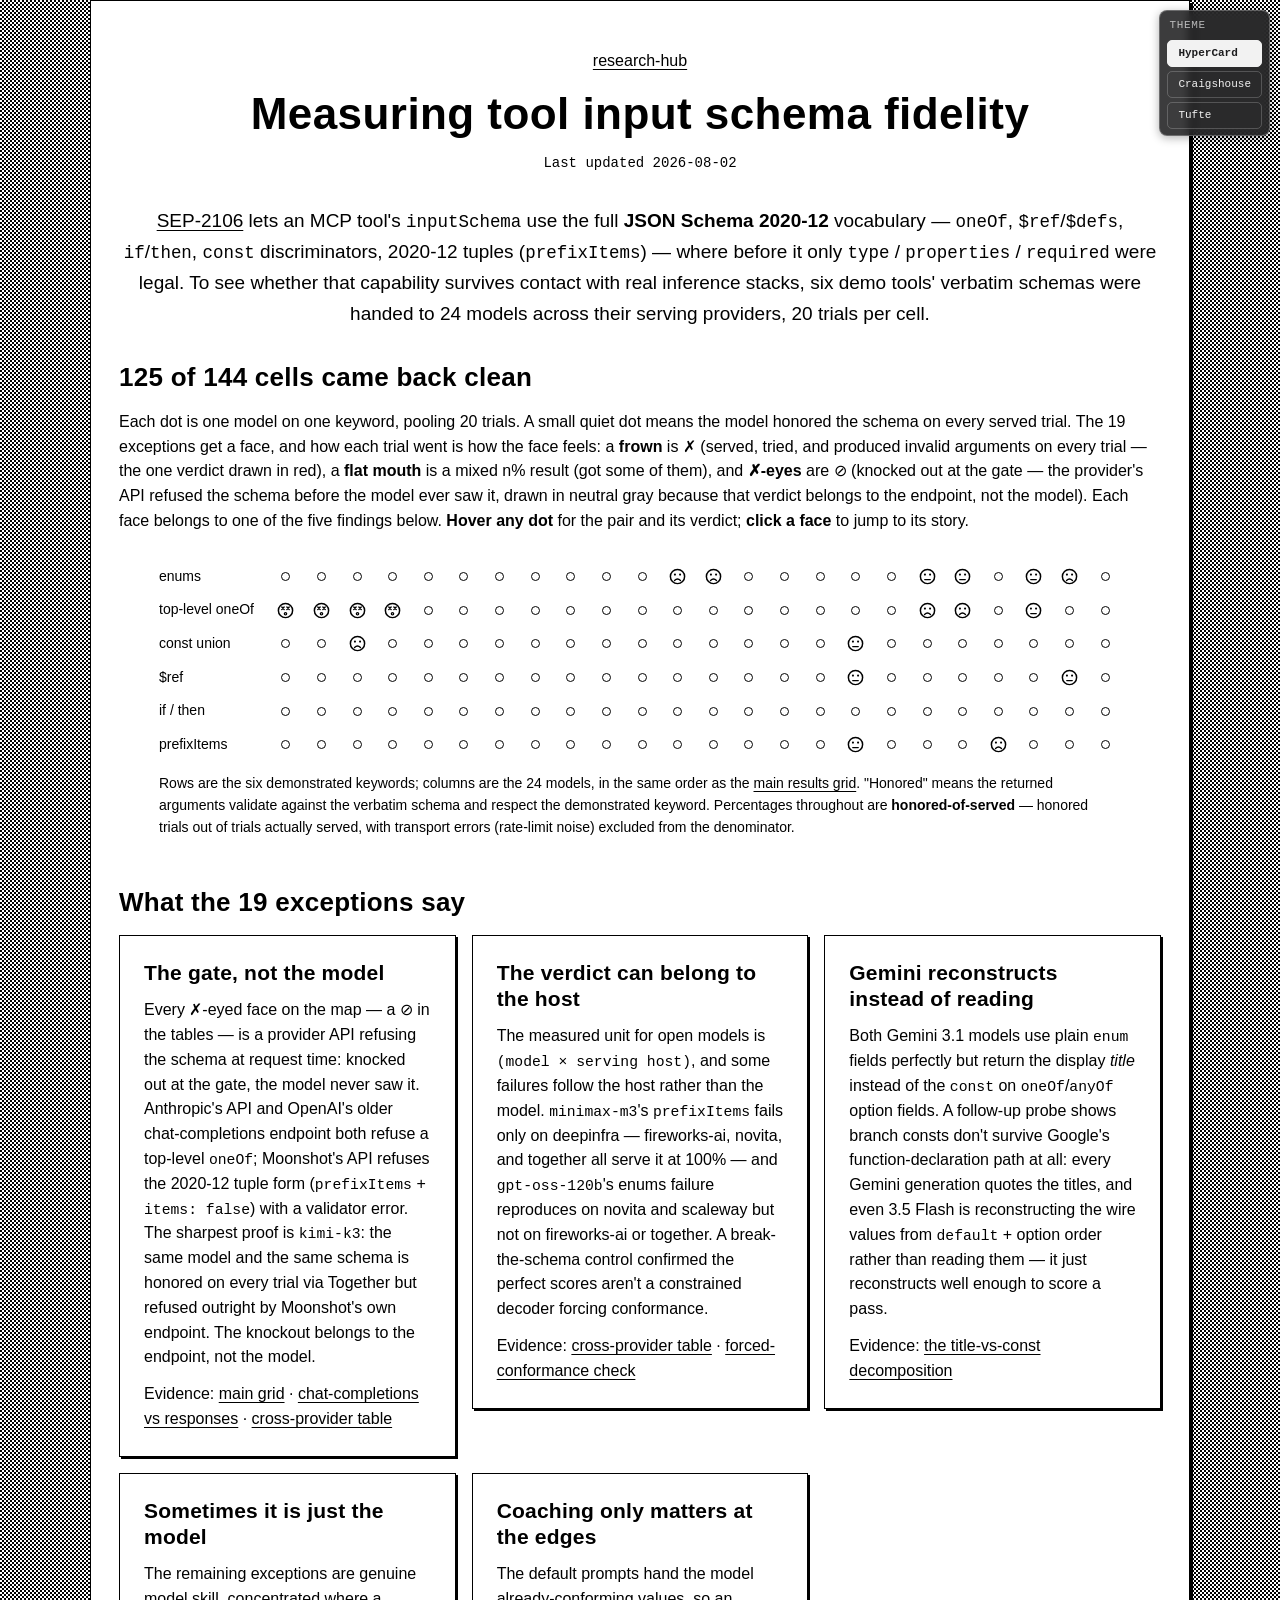
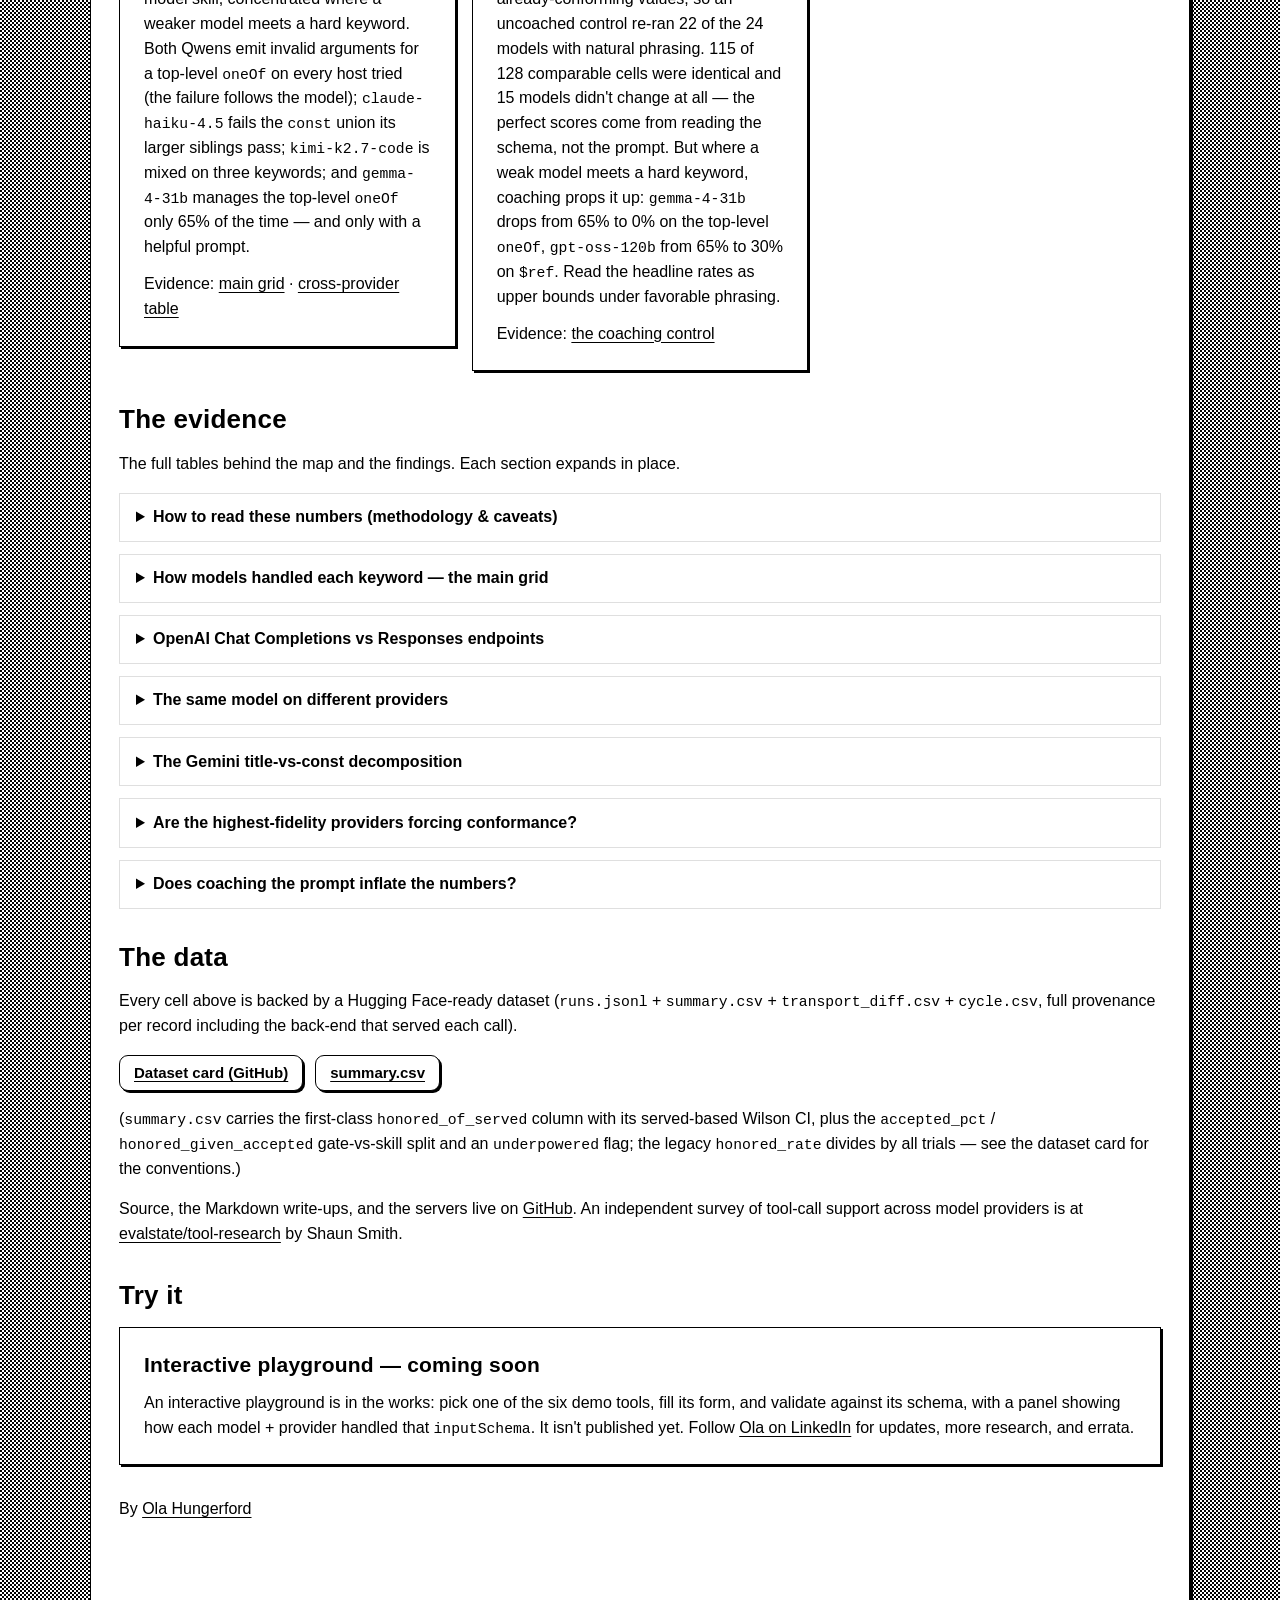
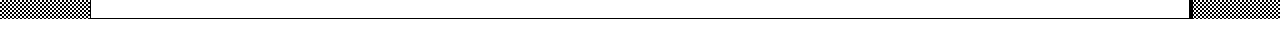
==== commit f1ab045b: "prod: promote curated content (2026-08-02 19:43)" ====
--- a/mcp/tool-schemas/index.html
+++ b/mcp/tool-schemas/index.html
@@ -28,6 +28,7 @@
         min-width: 600px;
       }
       .xmap-rowlabel { justify-self: start; padding-right: 0.75rem; font-size: var(--text-sm); color: var(--text-soft, #888); white-space: nowrap; }
+      .xmap-wrap figcaption { margin-top: 1.1rem; }
       .xmap-dot { display: block; width: 9px; height: 9px; border-radius: 50%; background: var(--border-soft, rgba(128,128,128,.35)); }
       a.xmap-dot { width: 17px; height: 17px; background: none; border-radius: 50%; }
       a.xmap-dot:hover, a.xmap-dot:focus-visible { outline: 2px solid var(--xd, #888); outline-offset: 1px; }
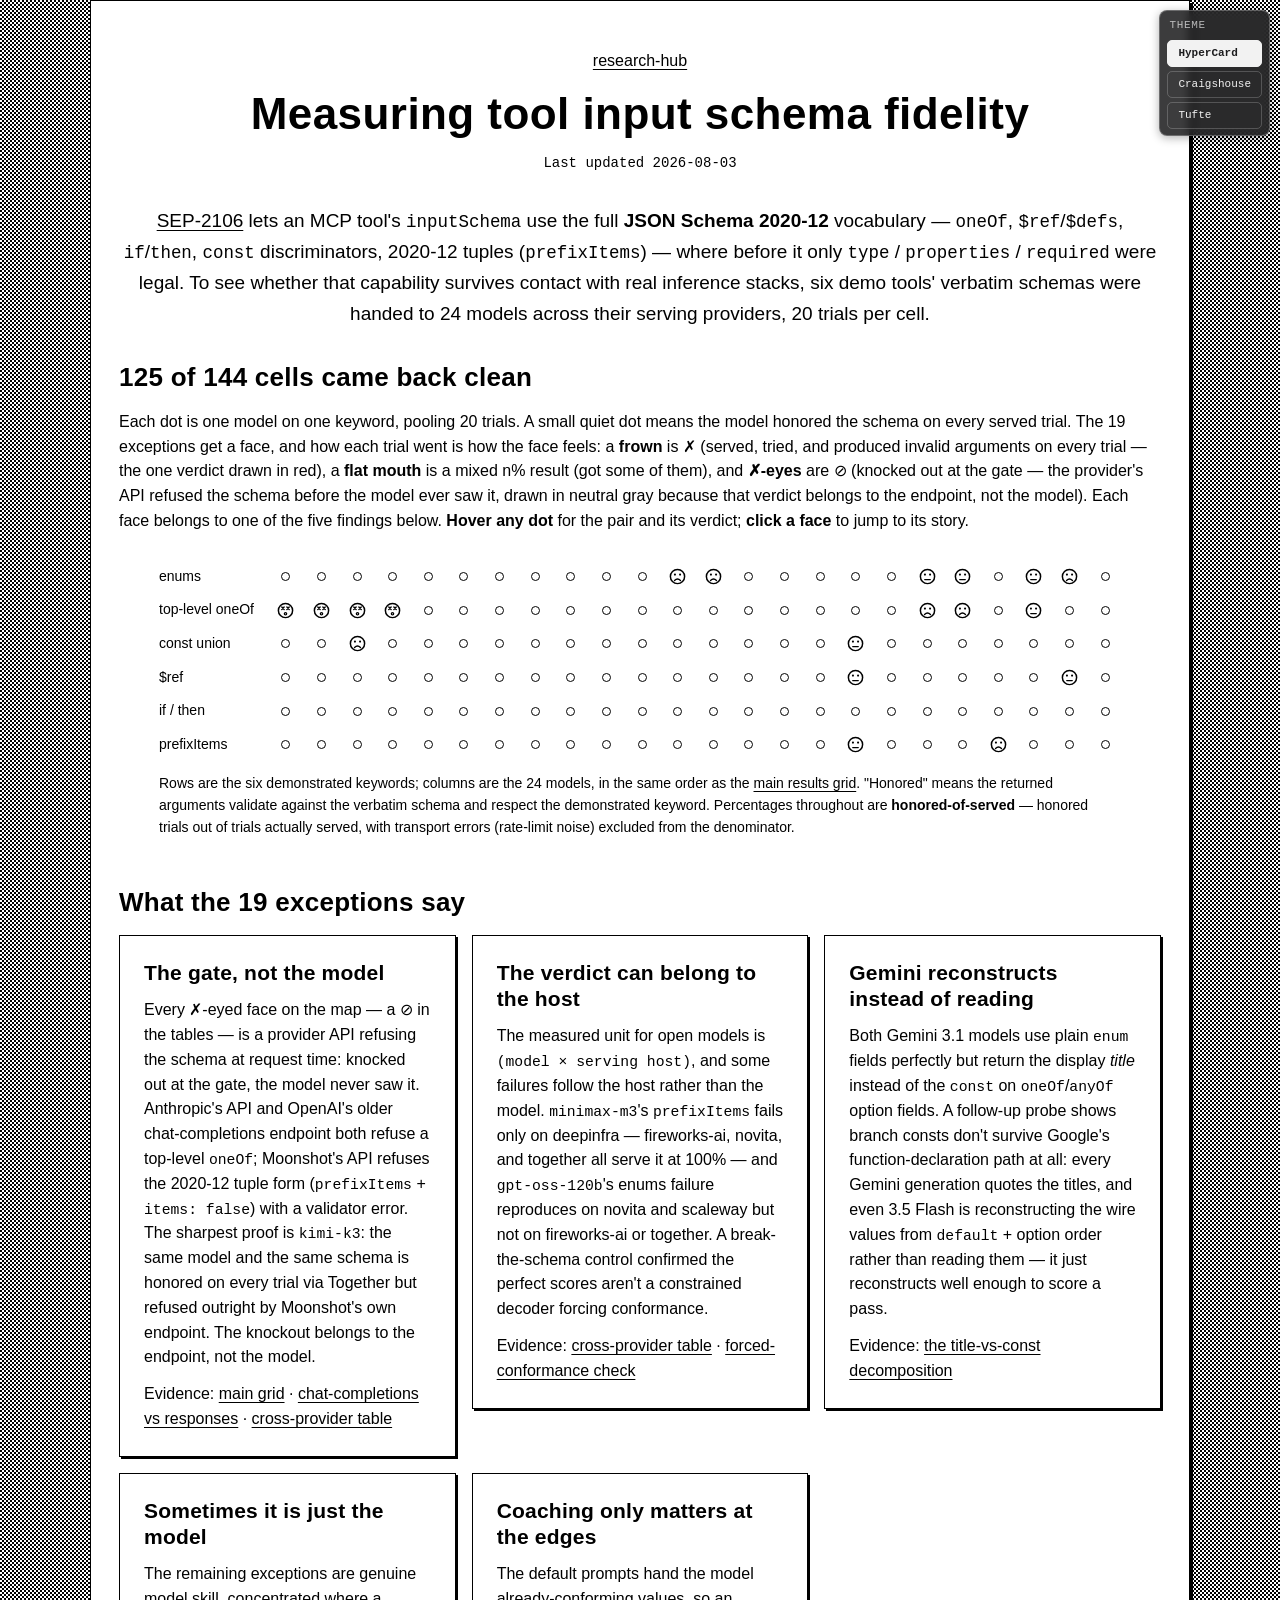
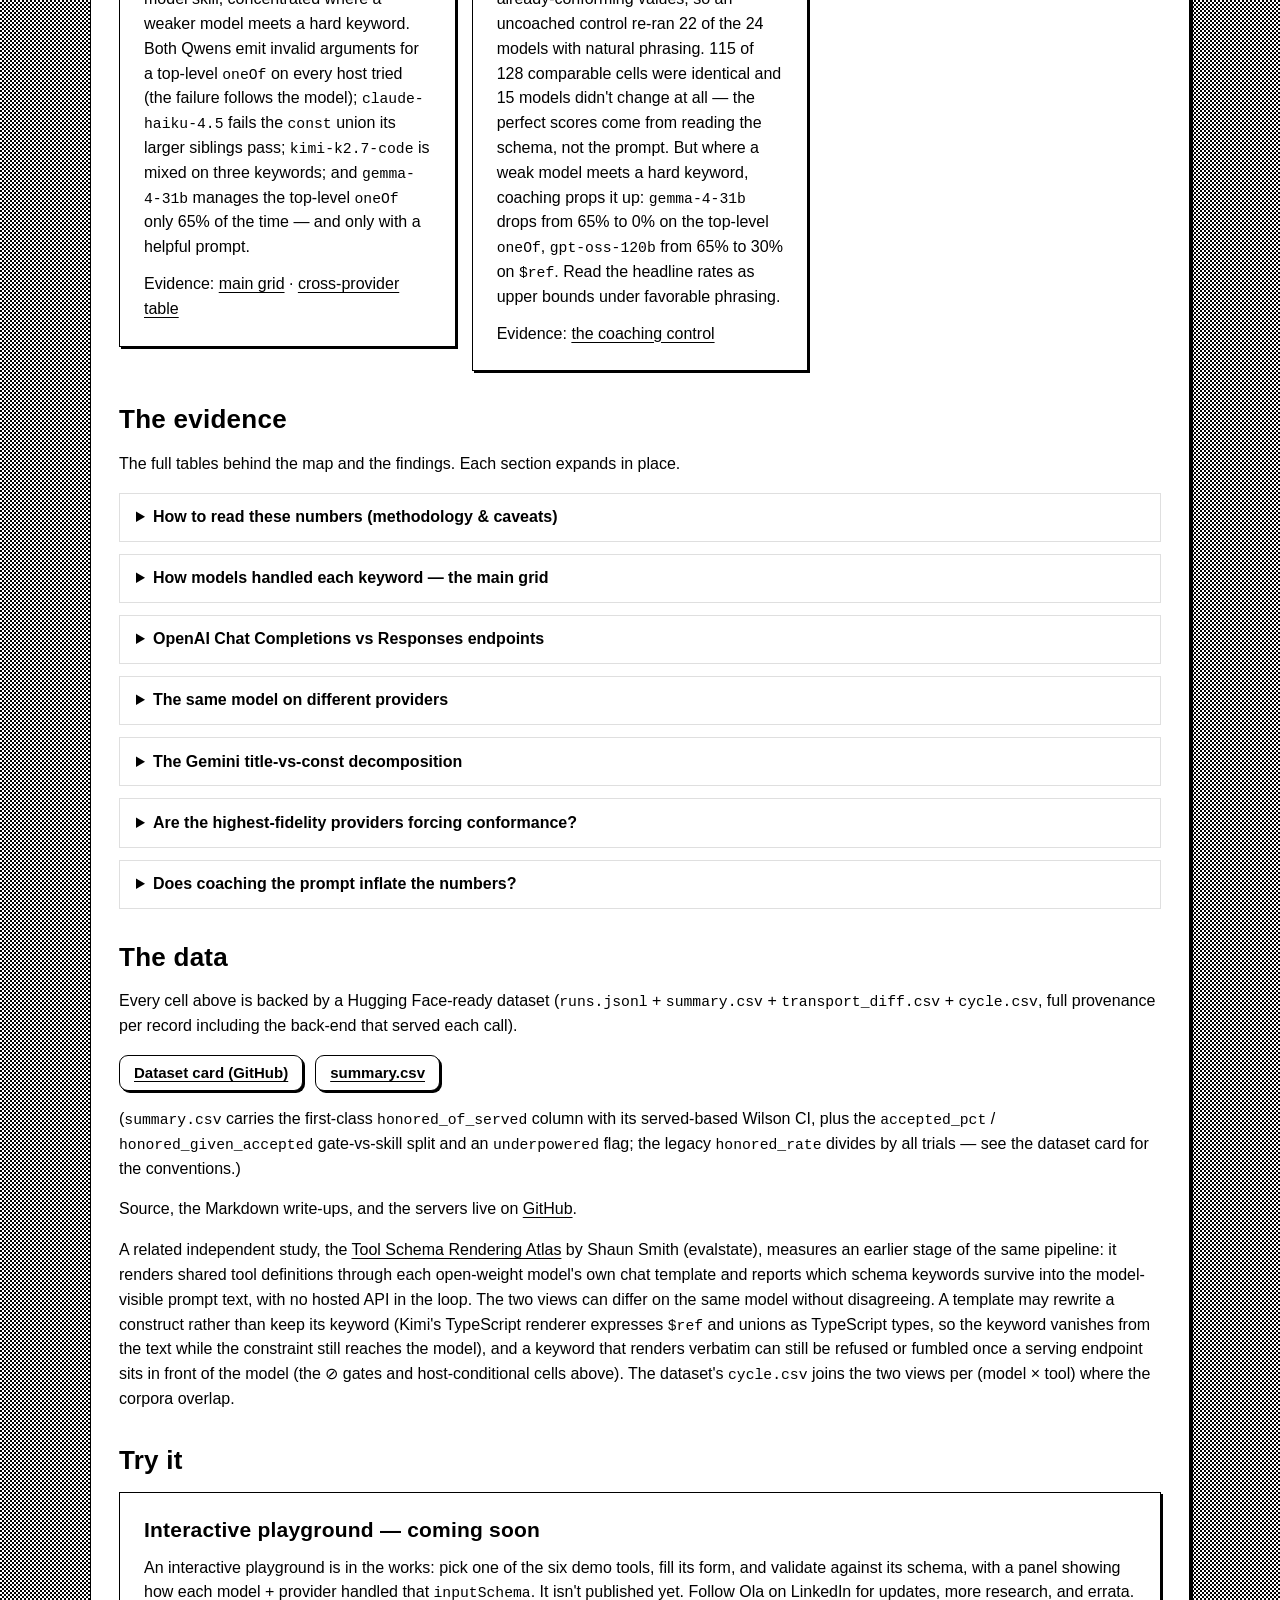
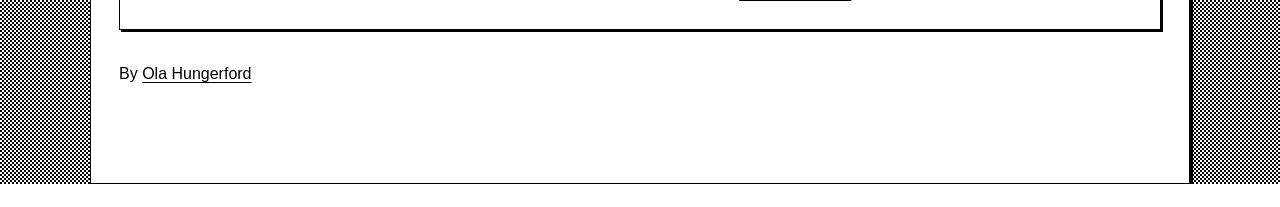
==== commit ac2ab3e5: "prod: promote curated content (2026-08-03 10:59)" ====
--- a/mcp/tool-schemas/index.html
+++ b/mcp/tool-schemas/index.html
@@ -118,7 +118,7 @@
       <header class="stack" data-gap="sm">
         <p class="muted"><a href="../../index.html">research-hub</a></p>
         <h1>Measuring tool input schema fidelity</h1>
-        <p class="caption">Last updated <time datetime="2026-08-02">2026-08-02</time></p>
+        <p class="caption">Last updated <time datetime="2026-08-03">2026-08-03</time></p>
       </header>
 
       <p class="lede"><a href="https://github.com/modelcontextprotocol/modelcontextprotocol/blob/main/seps/2106-json-schema-2020-12.md">SEP-2106</a>
@@ -596,9 +596,18 @@
         </div>
         <p class="muted">(<code>summary.csv</code> carries the first-class <code>honored_of_served</code> column with its served-based Wilson CI, plus the <code>accepted_pct</code> / <code>honored_given_accepted</code> gate-vs-skill split and an <code>underpowered</code> flag; the legacy <code>honored_rate</code> divides by all trials &mdash; see the dataset card for the conventions.)</p>
         <p class="muted">Source, the Markdown write-ups, and the servers live on
-          <a href="https://github.com/olaservo/research-hub-public/tree/main/mcp/tool-schemas">GitHub</a>.
-          An independent survey of tool-call support across model providers is at
-          <a href="https://huggingface.co/spaces/evalstate/tool-research">evalstate/tool-research</a> by Shaun Smith.</p>
+          <a href="https://github.com/olaservo/research-hub-public/tree/main/mcp/tool-schemas">GitHub</a>.</p>
+        <p class="muted">A related independent study, the
+          <a href="https://huggingface.co/spaces/evalstate/tool-research">Tool Schema Rendering Atlas</a>
+          by Shaun Smith (evalstate), measures an earlier stage of the same pipeline: it renders shared tool
+          definitions through each open-weight model's own chat template and reports which schema keywords
+          survive into the model-visible prompt text, with no hosted API in the loop. The two views can differ
+          on the same model without disagreeing. A template may rewrite a construct rather than keep its
+          keyword (Kimi's TypeScript renderer expresses <code>$ref</code> and unions as TypeScript types, so
+          the keyword vanishes from the text while the constraint still reaches the model), and a keyword that
+          renders verbatim can still be refused or fumbled once a serving endpoint sits in front of the model
+          (the ⊘ gates and host-conditional cells above). The dataset's <code>cycle.csv</code> joins the two
+          views per (model × tool) where the corpora overlap.</p>
       </section>
 
       <section class="section stack" data-gap="md">
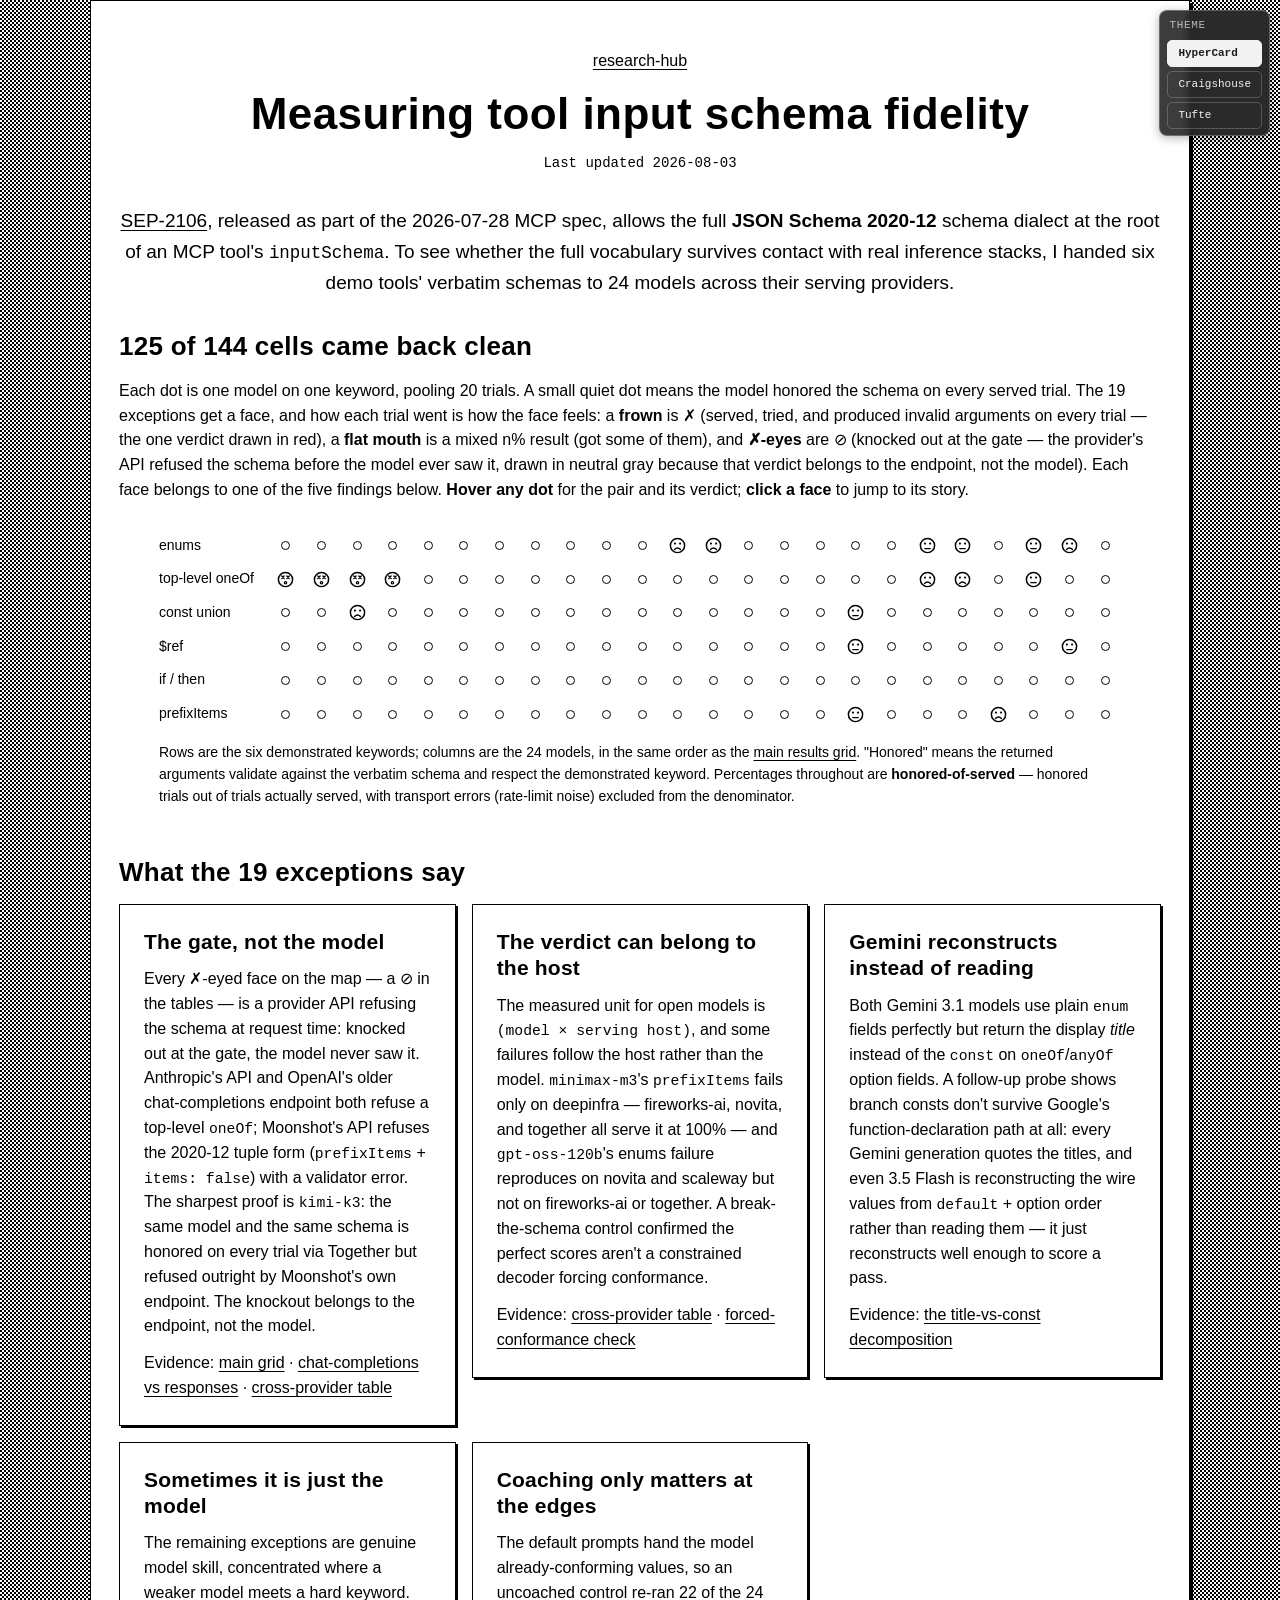
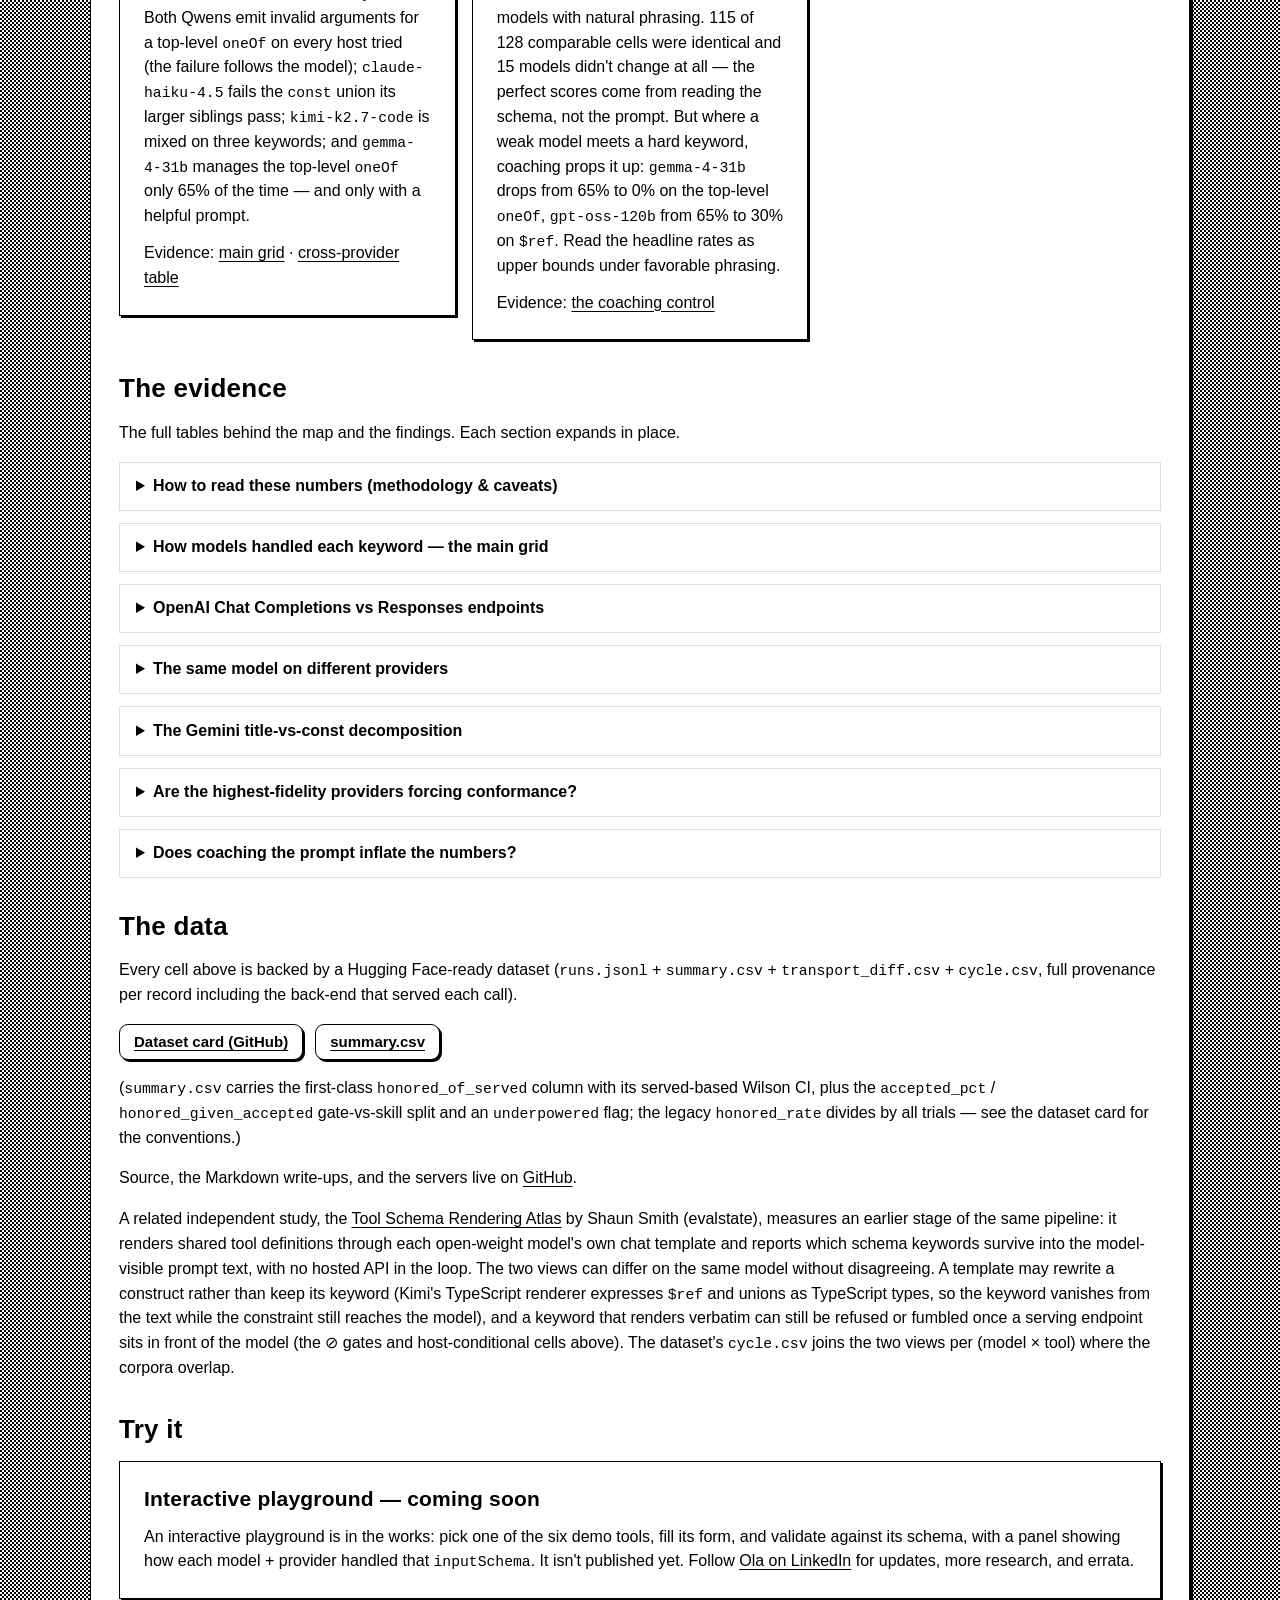
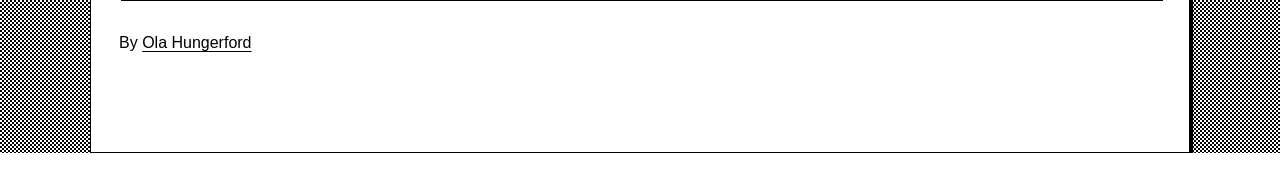
==== commit bb3d5114: "prod: promote curated content (2026-08-03 12:24)" ====
--- a/mcp/tool-schemas/index.html
+++ b/mcp/tool-schemas/index.html
@@ -121,13 +121,11 @@
         <p class="caption">Last updated <time datetime="2026-08-03">2026-08-03</time></p>
       </header>
 
-      <p class="lede"><a href="https://github.com/modelcontextprotocol/modelcontextprotocol/blob/main/seps/2106-json-schema-2020-12.md">SEP-2106</a>
-        lets an MCP tool's <code>inputSchema</code> use the full <strong>JSON Schema 2020-12</strong>
-        vocabulary — <code>oneOf</code>, <code>$ref</code>/<code>$defs</code>, <code>if</code>/<code>then</code>,
-        <code>const</code> discriminators, 2020-12 tuples (<code>prefixItems</code>) — where before it only
-        <code>type</code> / <code>properties</code> / <code>required</code> were legal. To see whether that
-        capability survives contact with real inference stacks, six demo tools' verbatim schemas were handed
-        to 24 models across their serving providers, 20 trials per cell.</p>
+      <p class="lede"><a href="https://github.com/modelcontextprotocol/modelcontextprotocol/blob/main/seps/2106-json-schema-2020-12.md">SEP-2106</a>,
+        released as part of the 2026-07-28 MCP spec, allows the full <strong>JSON Schema 2020-12</strong>
+        schema dialect at the root of an MCP tool's <code>inputSchema</code>. To see whether the full
+        vocabulary survives contact with real inference stacks, I handed six demo tools' verbatim schemas
+        to 24 models across their serving providers.</p>
 
       <section class="section stack" data-gap="md" id="glance">
         <div class="section-head"><h2>125 of 144 cells came back clean</h2></div>
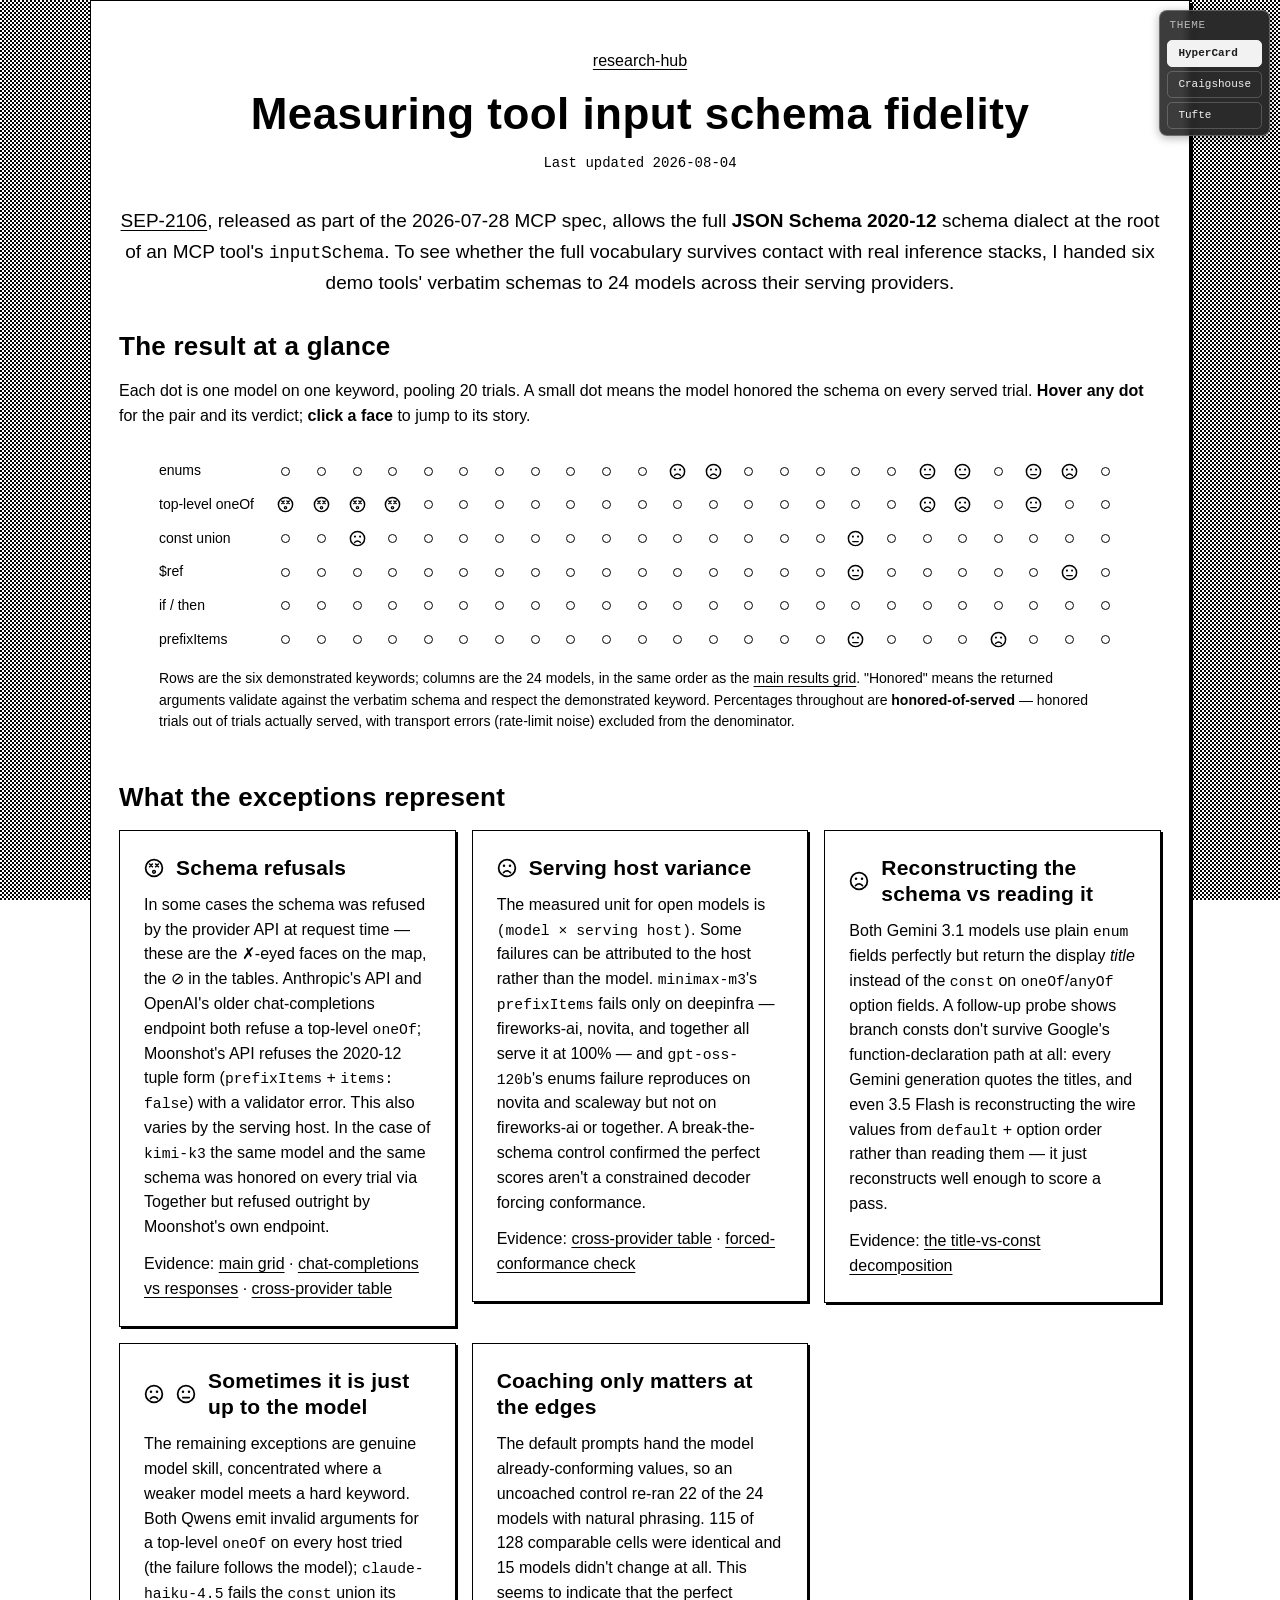
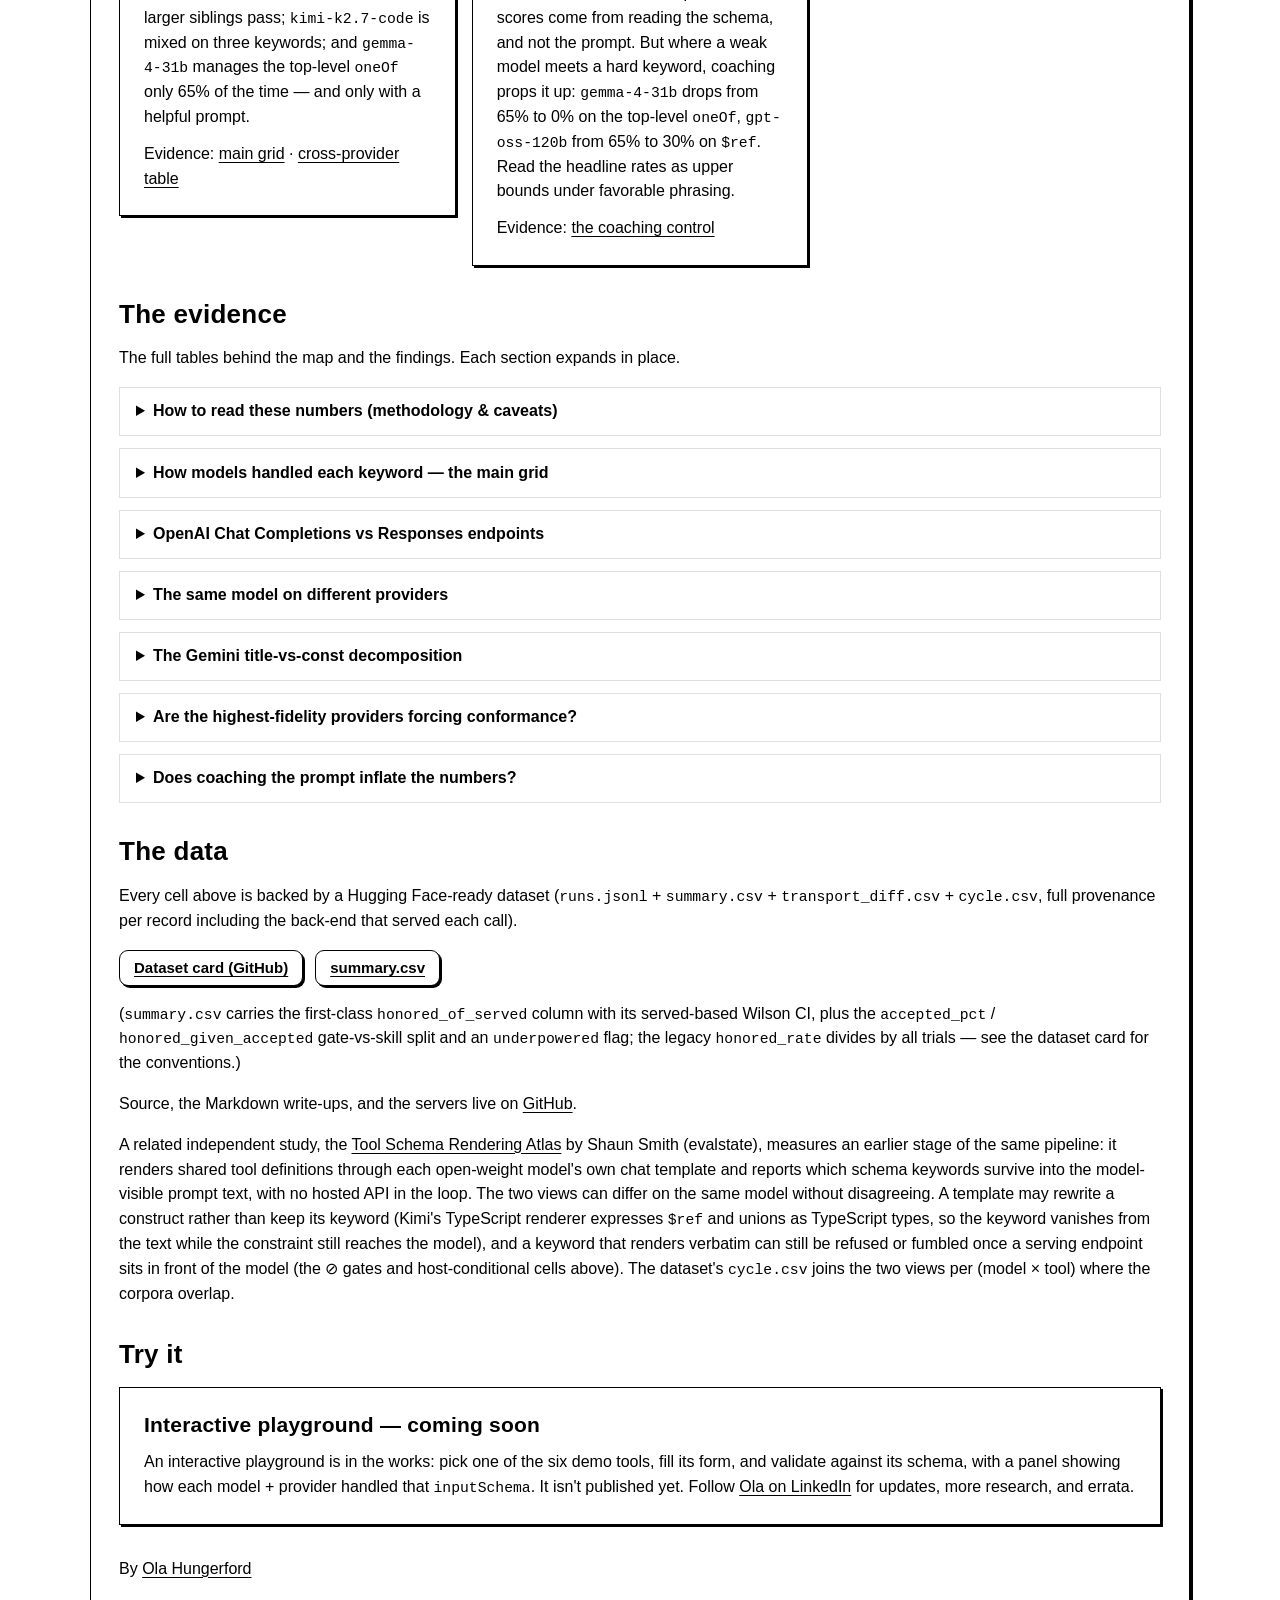
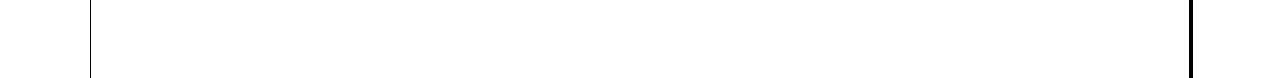
==== commit 58972cfb: "prod: promote curated content (2026-08-04 06:26)" ====
--- a/mcp/tool-schemas/index.html
+++ b/mcp/tool-schemas/index.html
@@ -50,7 +50,7 @@
          (The clean-ring override is span-scoped so it never touches the
          exception links; the links just get their --xd forced to black.) */
       body.theme-hypercard span.xmap-dot { background: transparent; border: 1px solid #000; }
-      body.theme-hypercard a.xmap-dot { --xd: #000; }
+      body.theme-hypercard a.xmap-dot, body.theme-hypercard .finding-face { --xd: #000; }
       /* Tufte theme: clean dots fade into the paper; the gate takes the same
          mid gray as the tables' ⊘; dark red stays reserved for model failure. */
       body.theme-tufte span.xmap-dot { background: #d9d4c5; }
@@ -58,6 +58,10 @@
 
       /* ---- Layer 1: the finding cards ---- */
       .findings { display: grid; grid-template-columns: repeat(auto-fit, minmax(300px, 1fr)); gap: 1rem; align-items: start; }
+      /* each card leads with the face(s) its map dots wear; the verdict colour
+         rides the same xd-* classes as the map */
+      .finding-face { display: inline-flex; flex: none; width: 20px; height: 20px; }
+      .finding-face svg { display: block; width: 100%; height: 100%; color: var(--xd, #888); }
 
       /* ---- Layer 2: collapsed evidence sections ---- */
       .evidence details { border: 1px solid var(--border-soft, rgba(128,128,128,.25)); padding: 0 1rem; background: var(--surface, transparent); }
@@ -118,7 +122,7 @@
       <header class="stack" data-gap="sm">
         <p class="muted"><a href="../../index.html">research-hub</a></p>
         <h1>Measuring tool input schema fidelity</h1>
-        <p class="caption">Last updated <time datetime="2026-08-03">2026-08-03</time></p>
+        <p class="caption">Last updated <time datetime="2026-08-04">2026-08-04</time></p>
       </header>
 
       <p class="lede"><a href="https://github.com/modelcontextprotocol/modelcontextprotocol/blob/main/seps/2106-json-schema-2020-12.md">SEP-2106</a>,
@@ -128,14 +132,9 @@
         to 24 models across their serving providers.</p>
 
       <section class="section stack" data-gap="md" id="glance">
-        <div class="section-head"><h2>125 of 144 cells came back clean</h2></div>
-        <p>Each dot is one model on one keyword, pooling 20 trials. A small quiet dot means the model honored
-          the schema on every served trial. The 19 exceptions get a face, and how each trial went is how the
-          face feels: a <strong>frown</strong> is ✗ (served, tried, and produced invalid arguments on every
-          trial — the one verdict drawn in red), a <strong>flat mouth</strong> is a mixed n% result (got some
-          of them), and <strong>✗-eyes</strong> are ⊘ (knocked out at the gate — the provider's API refused
-          the schema before the model ever saw it, drawn in neutral gray because that verdict belongs to the
-          endpoint, not the model). Each face belongs to one of the five findings below.
+        <div class="section-head"><h2>The result at a glance</h2></div>
+        <p>Each dot is one model on one keyword, pooling 20 trials. A small dot means the model honored
+          the schema on every served trial.
           <strong>Hover any dot</strong> for the pair and its verdict; <strong>click a face</strong> to jump
           to its story.</p>
         <figure class="xmap-wrap">
@@ -327,25 +326,25 @@
       </section>
 
       <section class="section stack" data-gap="md" id="findings">
-        <div class="section-head"><h2>What the 19 exceptions say</h2></div>
+        <div class="section-head"><h2>What the exceptions represent</h2></div>
         <div class="findings">
           <article class="card stack" data-gap="sm" id="finding-gate">
-            <div class="card-head"><div class="card-titles"><h3 class="card-title">The gate, not the model</h3></div></div>
-            <p>Every ✗-eyed face on the map — a ⊘ in the tables — is a provider API refusing the schema at
-              request time: knocked out at the gate, the model never saw it. Anthropic's API and OpenAI's older
+            <div class="card-head"><span class="finding-face xd-rej" aria-hidden="true"><svg><use href="#xf-rej"/></svg></span><div class="card-titles"><h3 class="card-title">Schema refusals</h3></div></div>
+            <p>In some cases the schema was refused by the provider API at request time — these are the
+              ✗-eyed faces on the map, the ⊘ in the tables. Anthropic's API and OpenAI's older
               chat-completions endpoint both refuse a top-level <code>oneOf</code>; Moonshot's API refuses the
               2020-12 tuple form (<code>prefixItems</code> + <code>items: false</code>) with a validator error.
-              The sharpest proof is <code>kimi-k3</code>: the same model and the same schema is honored on every
-              trial via Together but refused outright by Moonshot's own endpoint. The knockout belongs to the
-              endpoint, not the model.</p>
+              This also varies by the serving host. In the case of <code>kimi-k3</code> the same model and the
+              same schema was honored on every trial via Together but refused outright by Moonshot's own
+              endpoint.</p>
             <p class="muted">Evidence: <a href="#evidence-main">main grid</a> ·
               <a href="#evidence-endpoints">chat-completions vs responses</a> ·
               <a href="#evidence-crosshost">cross-provider table</a></p>
           </article>
           <article class="card stack" data-gap="sm" id="finding-host">
-            <div class="card-head"><div class="card-titles"><h3 class="card-title">The verdict can belong to the host</h3></div></div>
-            <p>The measured unit for open models is <code>(model × serving host)</code>, and some failures follow
-              the host rather than the model. <code>minimax-m3</code>'s <code>prefixItems</code> fails only on
+            <div class="card-head"><span class="finding-face xd-inv" aria-hidden="true"><svg><use href="#xf-inv"/></svg></span><div class="card-titles"><h3 class="card-title">Serving host variance</h3></div></div>
+            <p>The measured unit for open models is <code>(model × serving host)</code>. Some failures can be
+              attributed to the host rather than the model. <code>minimax-m3</code>'s <code>prefixItems</code> fails only on
               deepinfra — fireworks-ai, novita, and together all serve it at 100% — and <code>gpt-oss-120b</code>'s
               enums failure reproduces on novita and scaleway but not on fireworks-ai or together. A break-the-schema
               control confirmed the perfect scores aren't a constrained decoder forcing conformance.</p>
@@ -353,7 +352,7 @@
               <a href="#evidence-conformance">forced-conformance check</a></p>
           </article>
           <article class="card stack" data-gap="sm" id="finding-gemini">
-            <div class="card-head"><div class="card-titles"><h3 class="card-title">Gemini reconstructs instead of reading</h3></div></div>
+            <div class="card-head"><span class="finding-face xd-inv" aria-hidden="true"><svg><use href="#xf-inv"/></svg></span><div class="card-titles"><h3 class="card-title">Reconstructing the schema vs reading it</h3></div></div>
             <p>Both Gemini 3.1 models use plain <code>enum</code> fields perfectly but return the display
               <em>title</em> instead of the <code>const</code> on <code>oneOf</code>/<code>anyOf</code> option
               fields. A follow-up probe shows branch consts don't survive Google's function-declaration path at
@@ -363,7 +362,7 @@
             <p class="muted">Evidence: <a href="#evidence-gemini">the title-vs-const decomposition</a></p>
           </article>
           <article class="card stack" data-gap="sm" id="finding-model">
-            <div class="card-head"><div class="card-titles"><h3 class="card-title">Sometimes it is just the model</h3></div></div>
+            <div class="card-head"><span class="finding-face xd-inv" aria-hidden="true"><svg><use href="#xf-inv"/></svg></span><span class="finding-face xd-mix" aria-hidden="true"><svg><use href="#xf-mix"/></svg></span><div class="card-titles"><h3 class="card-title">Sometimes it is just up to the model</h3></div></div>
             <p>The remaining exceptions are genuine model skill, concentrated where a weaker model meets a hard
               keyword. Both Qwens emit invalid arguments for a top-level <code>oneOf</code> on every host tried
               (the failure follows the model); <code>claude-haiku-4.5</code> fails the <code>const</code> union
@@ -377,7 +376,8 @@
             <div class="card-head"><div class="card-titles"><h3 class="card-title">Coaching only matters at the edges</h3></div></div>
             <p>The default prompts hand the model already-conforming values, so an uncoached control re-ran 22 of
               the 24 models with natural phrasing. 115 of 128 comparable cells were identical and 15 models didn't
-              change at all — the perfect scores come from reading the schema, not the prompt. But where a weak
+              change at all. This seems to indicate that the perfect scores come from reading the schema, and
+              not the prompt. But where a weak
               model meets a hard keyword, coaching props it up: <code>gemma-4-31b</code> drops from 65% to 0% on
               the top-level <code>oneOf</code>, <code>gpt-oss-120b</code> from 65% to 30% on <code>$ref</code>.
               Read the headline rates as upper bounds under favorable phrasing.</p>
--- a/assets/themes.css
+++ b/assets/themes.css
@@ -65,10 +65,24 @@
   /* sharp 1-bit rectangles everywhere; buttons get their round-rect back below */
   --radius-xs: 0; --radius-sm: 0; --radius-md: 0; --radius-lg: 0; --radius-xl: 0;
 
-  /* dithered "gray" desktop — the classic 50% Mac checkerboard, in pure CSS */
-  background-color: #ffffff;
+  /* the desktop itself is painted by body::before below, fixed to the
+     viewport — a scrolling 2px checkerboard strobes against the pixel grid.
+     body must stay transparent: <html> has its own background, so body's
+     background would otherwise paint over the negative-z-index layer. */
+  background: transparent;
+}
+
+/* dithered "gray" desktop — the classic 50% Mac checkerboard, in pure CSS.
+   Fixed to the viewport (like a real Mac desktop: the card scrolls, the
+   desktop doesn't), which kills the moiré flashing a moving dither causes. */
+body.theme-hypercard::before {
+  content: "";
+  position: fixed;
+  inset: 0;
+  z-index: -1;
   background-image: repeating-conic-gradient(#000 0 25%, #fff 0 50%);
   background-size: 4px 4px;
+  pointer-events: none;
 }
 
 /* the page itself is a white CARD on the desktop, with a hard drop shadow */
